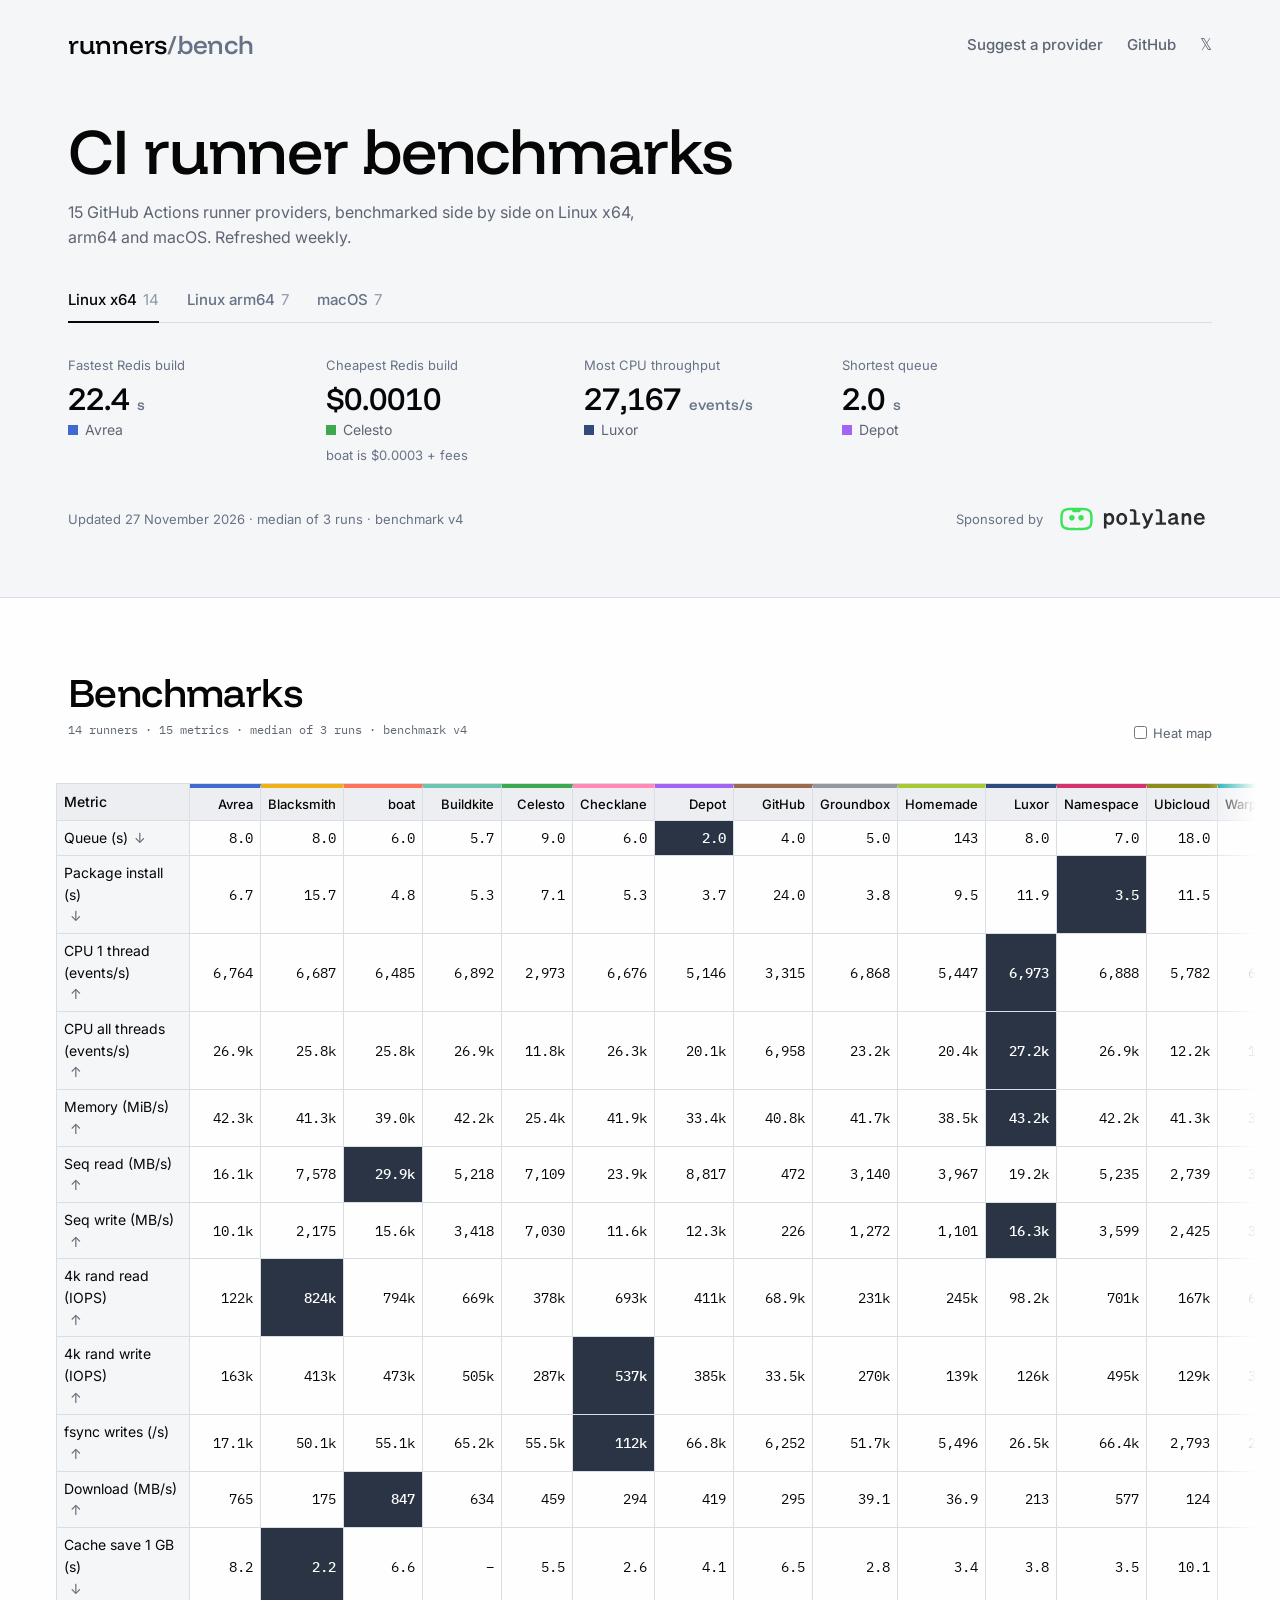
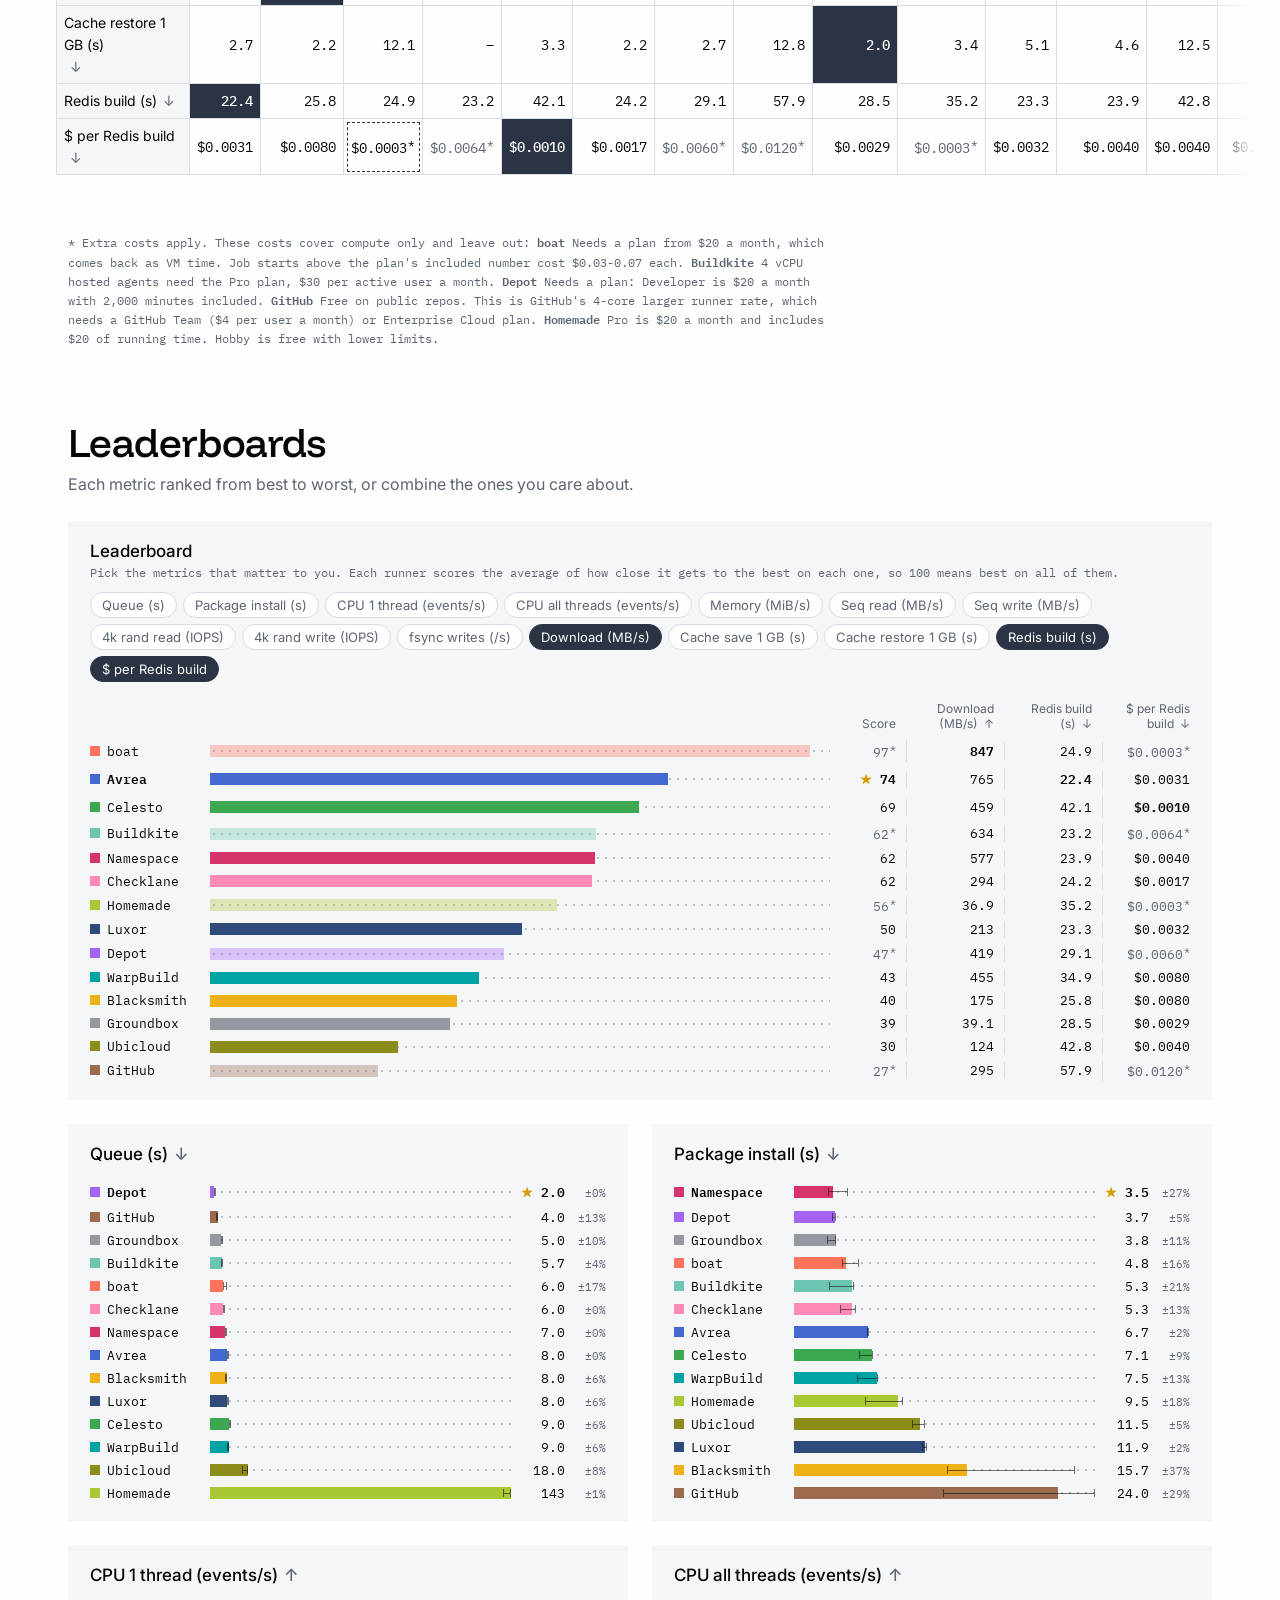
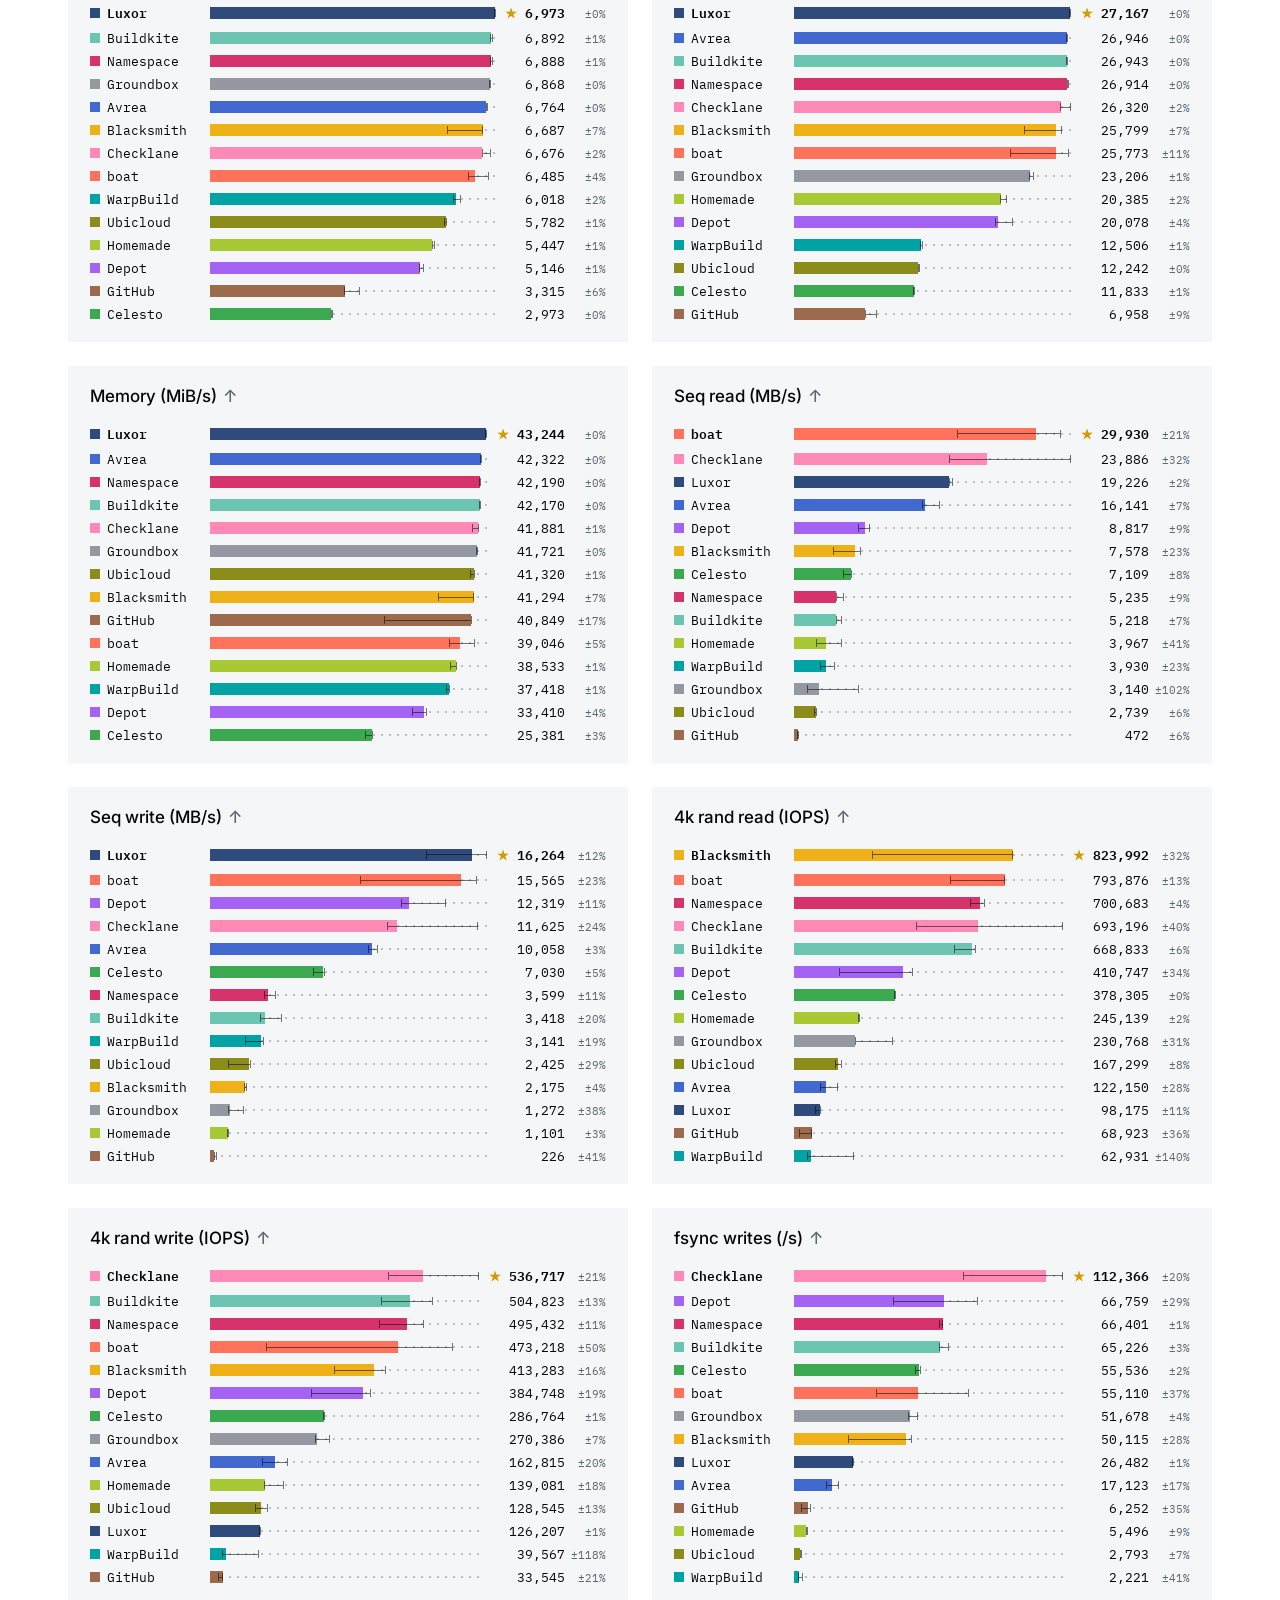
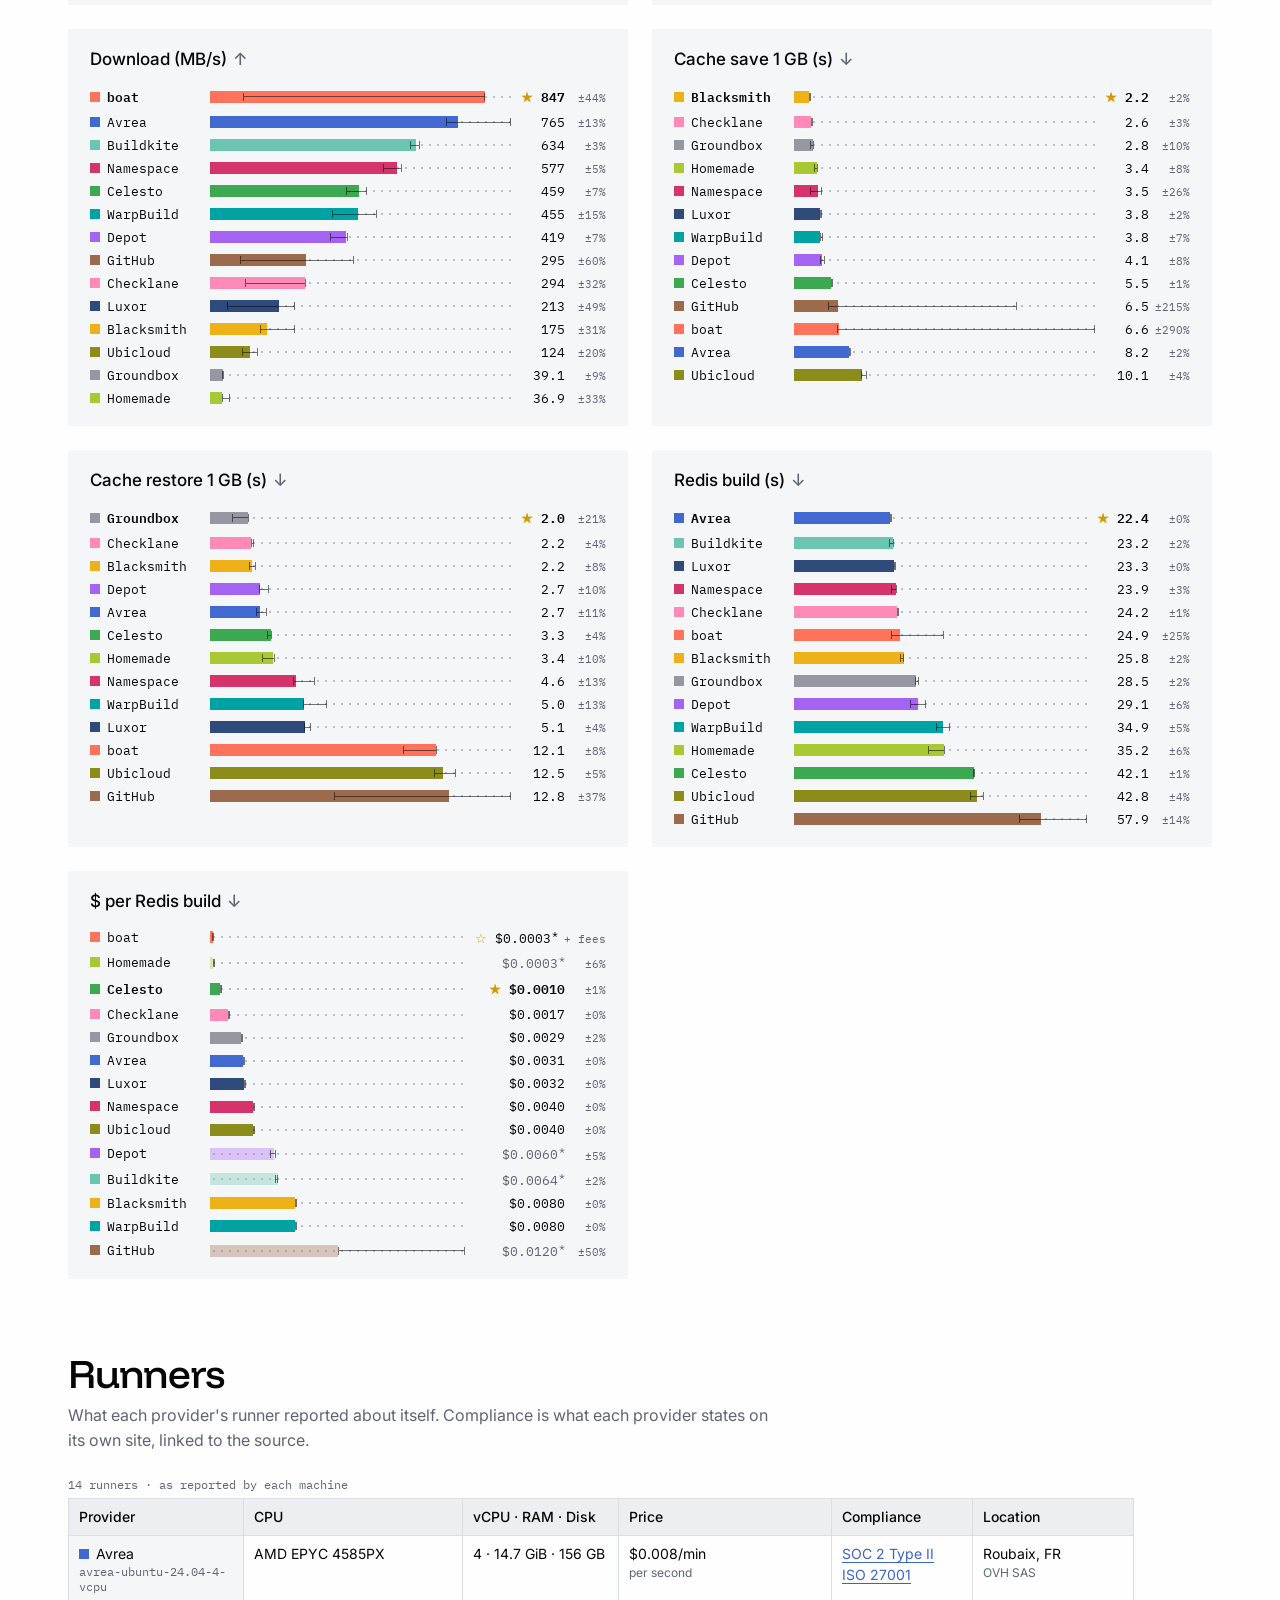
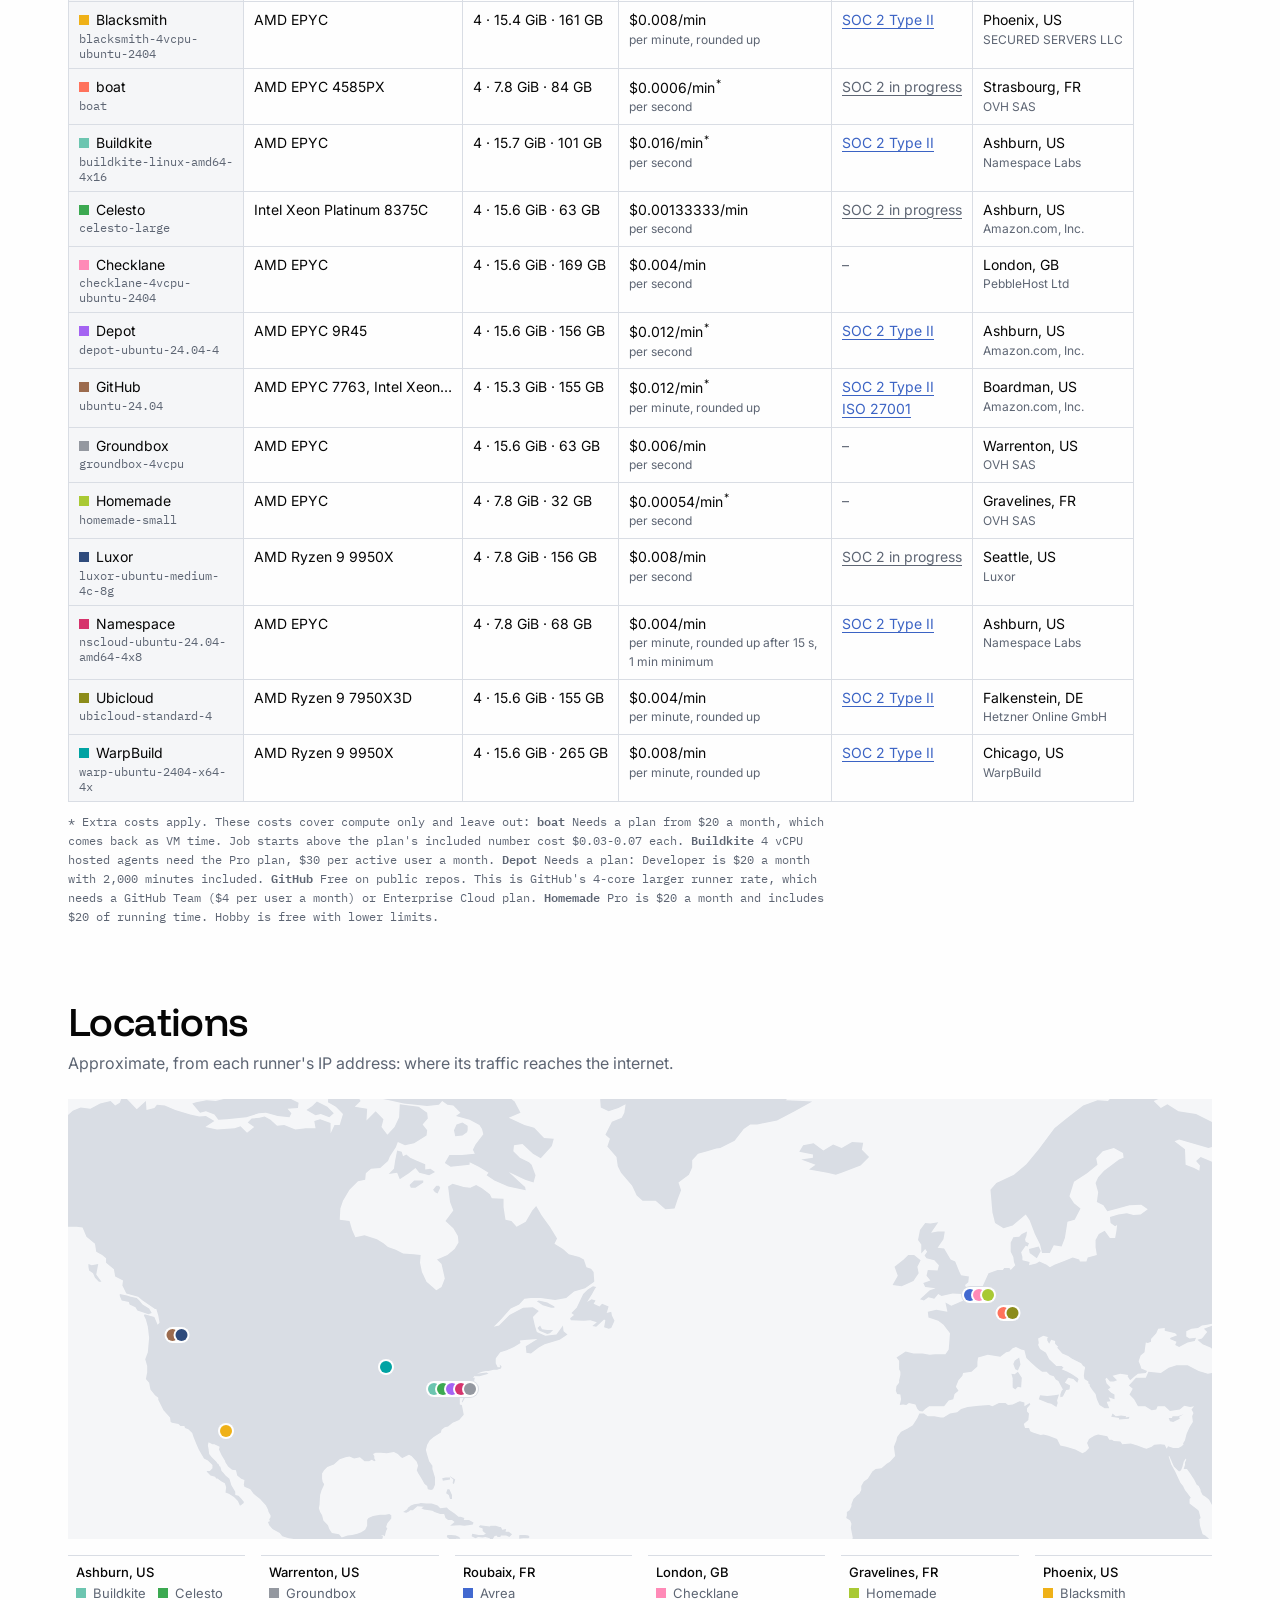
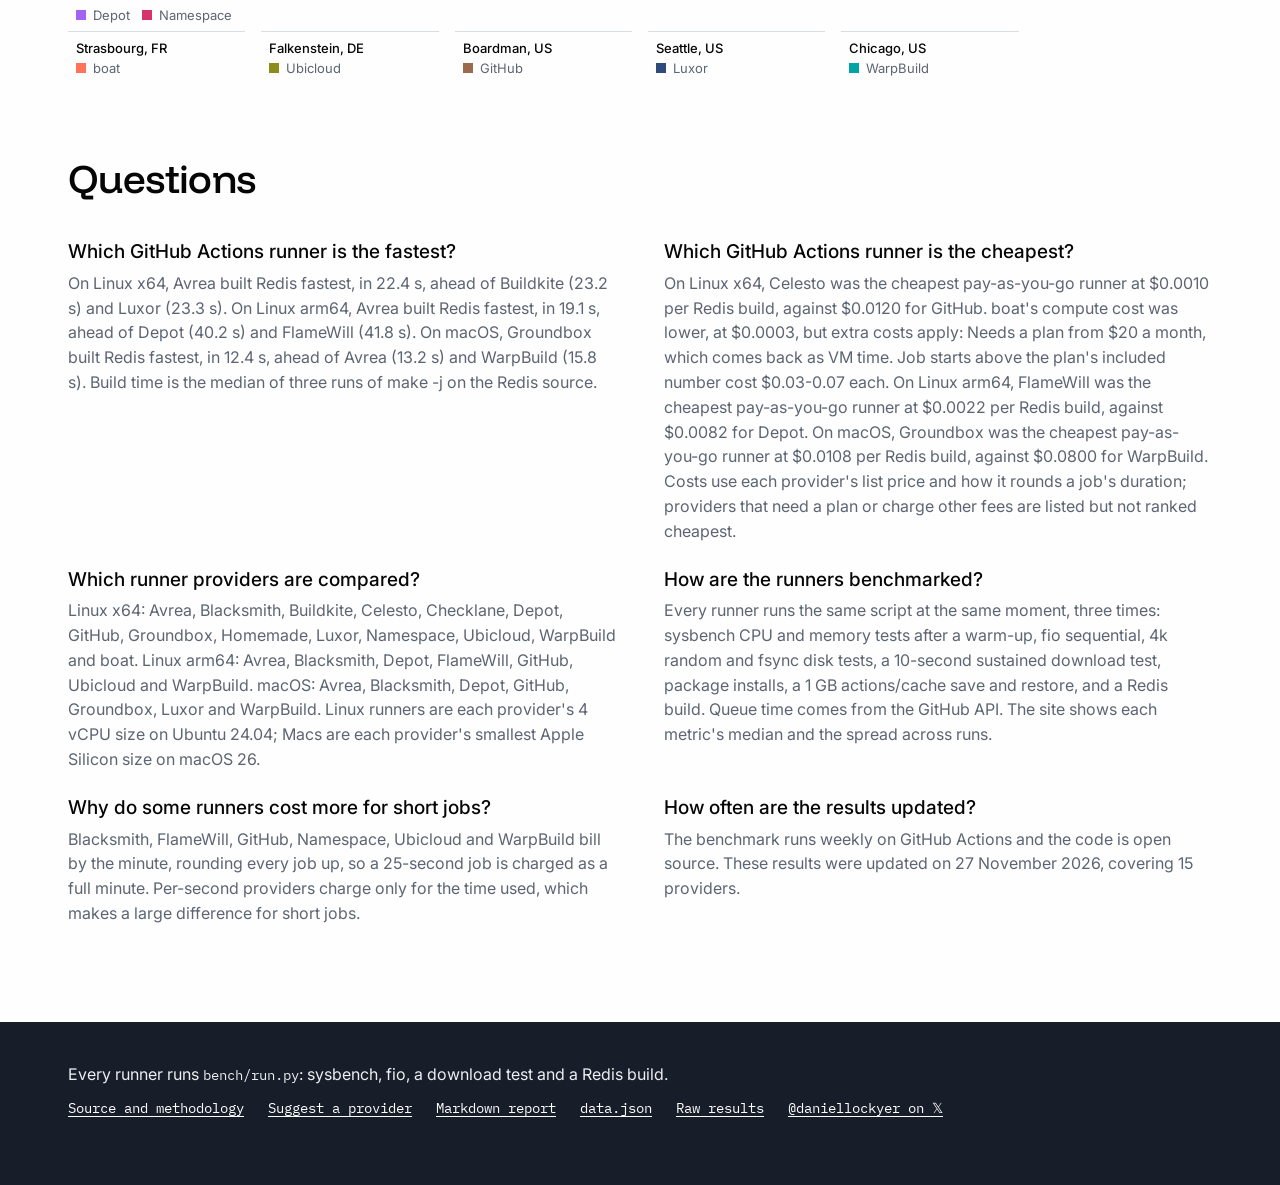
==== index.html @ edf42a12 "Rebuild site without measured column" ====
<!doctype html>
<html lang="en">
<head>
  <meta charset="utf-8">
  <meta name="viewport" content="width=device-width, initial-scale=1">
  <title>GitHub Actions runner benchmarks: speed and cost compared · runners/bench</title>
  <meta name="description" content="Independent benchmarks of GitHub Actions runner providers on 4 vCPU Linux x64 and arm64 runners and Apple Silicon Macs: CPU, memory, disk, network, queue time, a Redis build and what it costs.">
  <link rel="canonical" href="https://runnersbench.com/">
  <meta name="author" content="Daniel Lockyer">
  <meta name="robots" content="index, follow, max-image-preview:large">
  <meta name="theme-color" content="#2b3445">
  <link rel="icon" href="/favicon.svg" type="image/svg+xml">
  <link rel="apple-touch-icon" href="/apple-touch-icon.png">
  <link rel="alternate" type="application/json" href="/data.json" title="Benchmark summary">
  <meta property="og:type" content="website">
  <meta property="og:site_name" content="runners/bench">
  <meta property="og:locale" content="en_US">
  <meta property="og:url" content="https://runnersbench.com/">
  <meta property="og:title" content="GitHub Actions runner benchmarks: speed and cost compared">
  <meta property="og:description" content="GitHub Actions runner providers benchmarked side by side on Linux x64, arm64 and macOS: CPU, disk, network, a Redis build and its cost.">
  <meta property="og:image" content="https://runnersbench.com/og.png">
  <meta property="og:image:type" content="image/png">
  <meta property="og:image:width" content="1200">
  <meta property="og:image:height" content="630">
  <meta property="og:image:alt" content="runners/bench: CI runner benchmarks, GitHub Actions runner providers side by side">
  <meta name="twitter:card" content="summary_large_image">
  <meta name="twitter:site" content="@daniellockyer">
  <meta name="twitter:creator" content="@daniellockyer">
  <meta name="twitter:title" content="GitHub Actions runner benchmarks: speed and cost compared">
  <meta name="twitter:description" content="GitHub Actions runner providers benchmarked side by side on Linux x64, arm64 and macOS: CPU, disk, network, a Redis build and its cost.">
  <meta name="twitter:image" content="https://runnersbench.com/og.png">
  <meta name="twitter:image:alt" content="runners/bench: CI runner benchmarks, GitHub Actions runner providers side by side">
  <script type="application/ld+json">
{
 "@context": "https://schema.org",
 "@graph": [
  {
   "@type": "WebSite",
   "@id": "https://runnersbench.com/#website",
   "url": "https://runnersbench.com/",
   "name": "runners/bench",
   "description": "Benchmarks of GitHub Actions runner providers."
  },
  {
   "@type": "Dataset",
   "@id": "https://runnersbench.com/#dataset",
   "url": "https://runnersbench.com/",
   "name": "GitHub Actions runner benchmarks",
   "description": "CPU, memory, disk, network, queue time, Redis build time and cost for GitHub Actions runners from Avrea, Blacksmith, Buildkite, Celesto, Checklane, Depot, FlameWill, GitHub, Groundbox, Homemade, Luxor, Namespace, Ubicloud, WarpBuild and boat, on 4 vCPU Linux x64 and arm64 runners and Apple Silicon Macs.",
   "creator": {
    "@type": "Person",
    "name": "Daniel Lockyer",
    "url": "https://x.com/daniellockyer"
   },
   "dateModified": "2026-11-27T13:33:16.409643+00:00",
   "isAccessibleForFree": true,
   "sameAs": "https://github.com/lockyer-labs/runnersbench",
   "keywords": [
    "GitHub Actions",
    "CI runners",
    "benchmarks",
    "Avrea",
    "Blacksmith",
    "Buildkite",
    "Celesto",
    "Checklane",
    "Depot",
    "FlameWill",
    "GitHub",
    "Groundbox",
    "Homemade",
    "Luxor",
    "Namespace",
    "Ubicloud",
    "WarpBuild",
    "boat"
   ],
   "variableMeasured": [
    "Queue (s)",
    "Package install (s)",
    "CPU 1 thread (events/s)",
    "CPU all threads (events/s)",
    "Memory (MiB/s)",
    "Seq read (MB/s)",
    "Seq write (MB/s)",
    "4k rand read (IOPS)",
    "4k rand write (IOPS)",
    "fsync writes (/s)",
    "Download (MB/s)",
    "Cache save 1 GB (s)",
    "Cache restore 1 GB (s)",
    "Redis build (s)",
    "$ per Redis build"
   ],
   "distribution": [
    {
     "@type": "DataDownload",
     "encodingFormat": "application/json",
     "contentUrl": "https://runnersbench.com/data.json"
    },
    {
     "@type": "DataDownload",
     "encodingFormat": "application/json",
     "contentUrl": "https://runnersbench.com/results.json"
    },
    {
     "@type": "DataDownload",
     "encodingFormat": "text/markdown",
     "contentUrl": "https://runnersbench.com/report.md"
    }
   ]
  },
  {
   "@type": "FAQPage",
   "@id": "https://runnersbench.com/#questions",
   "mainEntity": [
    {
     "@type": "Question",
     "name": "Which GitHub Actions runner is the fastest?",
     "acceptedAnswer": {
      "@type": "Answer",
      "text": "On Linux x64, Avrea built Redis fastest, in 22.4 s, ahead of Buildkite (23.2 s) and Luxor (23.3 s). On Linux arm64, Avrea built Redis fastest, in 19.1 s, ahead of Depot (40.2 s) and FlameWill (41.8 s). On macOS, Groundbox built Redis fastest, in 12.4 s, ahead of Avrea (13.2 s) and WarpBuild (15.8 s). Build time is the median of three runs of make -j on the Redis source."
     }
    },
    {
     "@type": "Question",
     "name": "Which GitHub Actions runner is the cheapest?",
     "acceptedAnswer": {
      "@type": "Answer",
      "text": "On Linux x64, Celesto was the cheapest pay-as-you-go runner at $0.0010 per Redis build, against $0.0120 for GitHub. boat's compute cost was lower, at $0.0003, but extra costs apply: Needs a plan from $20 a month, which comes back as VM time. Job starts above the plan's included number cost $0.03-0.07 each. On Linux arm64, FlameWill was the cheapest pay-as-you-go runner at $0.0022 per Redis build, against $0.0082 for Depot. On macOS, Groundbox was the cheapest pay-as-you-go runner at $0.0108 per Redis build, against $0.0800 for WarpBuild. Costs use each provider's list price and how it rounds a job's duration; providers that need a plan or charge other fees are listed but not ranked cheapest."
     }
    },
    {
     "@type": "Question",
     "name": "Which runner providers are compared?",
     "acceptedAnswer": {
      "@type": "Answer",
      "text": "Linux x64: Avrea, Blacksmith, Buildkite, Celesto, Checklane, Depot, GitHub, Groundbox, Homemade, Luxor, Namespace, Ubicloud, WarpBuild and boat. Linux arm64: Avrea, Blacksmith, Depot, FlameWill, GitHub, Ubicloud and WarpBuild. macOS: Avrea, Blacksmith, Depot, GitHub, Groundbox, Luxor and WarpBuild. Linux runners are each provider's 4 vCPU size on Ubuntu 24.04; Macs are each provider's smallest Apple Silicon size on macOS 26."
     }
    },
    {
     "@type": "Question",
     "name": "How are the runners benchmarked?",
     "acceptedAnswer": {
      "@type": "Answer",
      "text": "Every runner runs the same script at the same moment, three times: sysbench CPU and memory tests after a warm-up, fio sequential, 4k random and fsync disk tests, a 10-second sustained download test, package installs, a 1 GB actions/cache save and restore, and a Redis build. Queue time comes from the GitHub API. The site shows each metric's median and the spread across runs."
     }
    },
    {
     "@type": "Question",
     "name": "Why do some runners cost more for short jobs?",
     "acceptedAnswer": {
      "@type": "Answer",
      "text": "Blacksmith, FlameWill, GitHub, Namespace, Ubicloud and WarpBuild bill by the minute, rounding every job up, so a 25-second job is charged as a full minute. Per-second providers charge only for the time used, which makes a large difference for short jobs."
     }
    },
    {
     "@type": "Question",
     "name": "How often are the results updated?",
     "acceptedAnswer": {
      "@type": "Answer",
      "text": "The benchmark runs weekly on GitHub Actions and the code is open source. These results were updated on 27 November 2026, covering 15 providers."
     }
    }
   ]
  }
 ]
}
</script>
  <link rel="preconnect" href="https://fonts.googleapis.com">
  <link rel="preconnect" href="https://fonts.gstatic.com" crossorigin>
  <link rel="stylesheet" href="https://fonts.googleapis.com/css2?family=Funnel+Display:wght@500&family=IBM+Plex+Mono:wght@400;500&family=Inter:wght@400;500;600&display=swap">
  <link rel="stylesheet" href="style.css?v=1795786396">
  <script src="app.js?v=1795786396" defer></script>
</head>
<body>
  <header class="hero">
    <div class="wrap">
      <nav>
        <span class="brand">runners<span>/bench</span></span>
        <span class="links-top">
          <a class="wide-only" href="https://github.com/lockyer-labs/runnersbench/issues/new?template=provider.yml">Suggest a provider</a>
          <a href="https://github.com/lockyer-labs/runnersbench">GitHub</a>
          <a href="https://x.com/daniellockyer">𝕏</a>
        </span>
      </nav>
      <h1>CI runner benchmarks</h1>
      <p class="lede" id="lede">15 GitHub Actions runner providers, benchmarked side by side on Linux x64, arm64 and macOS. Refreshed weekly.</p>
      <div id="tabs" class="tabs" role="tablist"></div>
      <div id="stats" class="stats"></div>
      <div class="hero-foot">
        <p id="meta" class="meta"></p>
        <a class="sponsor" href="https://go.polylane.com/runnersbench">Sponsored by <picture><source media="(prefers-color-scheme: dark)" srcset="polylane.svg"><img src="polylane-green.svg" alt="Polylane" width="160" height="44"></picture></a>
      </div>
    </div>
  </header>
  <main class="wrap">
    <section>
      <h2>Benchmarks</h2>
      <div class="table-tools">
        <p class="caption" id="benchmarks-caption"></p>
        <span class="heat-controls">
          <span class="heat-legend" id="heat-legend" hidden><span>best</span><span class="heat-scale" aria-hidden="true"></span><span>¼ or worse</span></span>
          <label class="toggle"><input type="checkbox" id="heat-toggle"> Heat map</label>
        </span>
      </div>
      <div class="scroll bleed"><table id="benchmarks"></table></div>
      <p class="caption pricing-notes" hidden></p>
    </section>
    <section>
      <h2>Leaderboards</h2>
      <p class="note">Each metric ranked from best to worst, or combine the ones you care about.</p>
      <div id="custom" class="board custom"></div>
      <div id="boards" class="grid"></div>
    </section>
    <section>
      <h2>Runners</h2>
      <p class="note">What each provider's runner reported about itself. Compliance is what each provider states on its own site, linked to the source.</p>
      <p class="caption" id="runners-caption"></p>
      <div class="scroll"><table id="runners"></table></div>
      <p class="caption pricing-notes" hidden></p>
    </section>
    <section>
      <h2>Locations</h2>
      <p class="note">Approximate, from each runner's IP address: where its traffic reaches the internet.</p>
      <div id="map" class="map"></div>
    </section>
    <section id="questions">
      <h2>Questions</h2>
      <div class="faq">
        <div><h3>Which GitHub Actions runner is the fastest?</h3><p>On Linux x64, Avrea built Redis fastest, in 22.4 s, ahead of Buildkite (23.2 s) and Luxor (23.3 s). On Linux arm64, Avrea built Redis fastest, in 19.1 s, ahead of Depot (40.2 s) and FlameWill (41.8 s). On macOS, Groundbox built Redis fastest, in 12.4 s, ahead of Avrea (13.2 s) and WarpBuild (15.8 s). Build time is the median of three runs of make -j on the Redis source.</p></div>
        <div><h3>Which GitHub Actions runner is the cheapest?</h3><p>On Linux x64, Celesto was the cheapest pay-as-you-go runner at $0.0010 per Redis build, against $0.0120 for GitHub. boat&#x27;s compute cost was lower, at $0.0003, but extra costs apply: Needs a plan from $20 a month, which comes back as VM time. Job starts above the plan&#x27;s included number cost $0.03-0.07 each. On Linux arm64, FlameWill was the cheapest pay-as-you-go runner at $0.0022 per Redis build, against $0.0082 for Depot. On macOS, Groundbox was the cheapest pay-as-you-go runner at $0.0108 per Redis build, against $0.0800 for WarpBuild. Costs use each provider&#x27;s list price and how it rounds a job&#x27;s duration; providers that need a plan or charge other fees are listed but not ranked cheapest.</p></div>
        <div><h3>Which runner providers are compared?</h3><p>Linux x64: Avrea, Blacksmith, Buildkite, Celesto, Checklane, Depot, GitHub, Groundbox, Homemade, Luxor, Namespace, Ubicloud, WarpBuild and boat. Linux arm64: Avrea, Blacksmith, Depot, FlameWill, GitHub, Ubicloud and WarpBuild. macOS: Avrea, Blacksmith, Depot, GitHub, Groundbox, Luxor and WarpBuild. Linux runners are each provider&#x27;s 4 vCPU size on Ubuntu 24.04; Macs are each provider&#x27;s smallest Apple Silicon size on macOS 26.</p></div>
        <div><h3>How are the runners benchmarked?</h3><p>Every runner runs the same script at the same moment, three times: sysbench CPU and memory tests after a warm-up, fio sequential, 4k random and fsync disk tests, a 10-second sustained download test, package installs, a 1 GB actions/cache save and restore, and a Redis build. Queue time comes from the GitHub API. The site shows each metric&#x27;s median and the spread across runs.</p></div>
        <div><h3>Why do some runners cost more for short jobs?</h3><p>Blacksmith, FlameWill, GitHub, Namespace, Ubicloud and WarpBuild bill by the minute, rounding every job up, so a 25-second job is charged as a full minute. Per-second providers charge only for the time used, which makes a large difference for short jobs.</p></div>
        <div><h3>How often are the results updated?</h3><p>The benchmark runs weekly on GitHub Actions and the code is open source. These results were updated on 27 November 2026, covering 15 providers.</p></div>
      </div>
    </section>
    <section id="errors-section" hidden>
      <h2>Errors</h2>
      <ul id="errors"></ul>
    </section>
  </main>
  <footer>
    <div class="wrap">
      <p>Every runner runs <code>bench/run.py</code>: sysbench, fio, a download test and a Redis build.</p>
      <p class="links">
        <a href="https://github.com/lockyer-labs/runnersbench">Source and methodology</a>
        <a href="https://github.com/lockyer-labs/runnersbench/issues/new?template=provider.yml">Suggest a provider</a>
        <a href="report.md">Markdown report</a>
        <a href="data.json">data.json</a>
        <a href="results.json">Raw results</a>
        <a href="https://x.com/daniellockyer">@daniellockyer on 𝕏</a>
      </p>
    </div>
  </footer>
  <!-- 100% privacy-first analytics -->
  <script async src="https://scripts.simpleanalyticscdn.com/latest.js"></script>
</body>
</html>
---- style.css ----
:root {
  color-scheme: light dark;
  --p1: #f5f6f8;
  --p2: #eceef2;
  --p3: #d9dde4;
  --p4: #b8bfcb;
  --p5: #8e98a8;
  --p6: #677286;
  --p7: #2b3445;
  --p8: #222a38;
  --p9: #181e29;
  --p10: #0e121a;

  --bg: #fefefe;
  --fg: #060606;
  --muted: #5d6573;
  --line: var(--p3);
  --tint: var(--p1);
  --tint-strong: var(--p2);
  --accent: var(--p7);
  --on-accent: #fefefe;
  --track: var(--p2);
  --bar: var(--p4);
  --link: #3b63c4;
  --mark: #fffae6;
  --mark-line: #ecd48a;

  --hero-bg: var(--p1);
  --hero-fg: var(--fg);
  --hero-text: var(--muted);
  --hero-soft: var(--p6);
  --hero-faint: var(--p5);
  --hero-line: var(--p3);

  --display: "Funnel Display", system-ui, sans-serif;
  --body: Inter, system-ui, sans-serif;
  --mono: "IBM Plex Mono", ui-monospace, monospace;
}

@media (prefers-color-scheme: dark) {
  :root {
    --bg: #0d1016;
    --fg: #e8eaee;
    --muted: #9aa2b0;
    --line: #2a303b;
    --tint: #141821;
    --tint-strong: #1b202b;
    --accent: #4a5568;
    --track: #1f2430;
    --link: #8fb0ff;
    --mark: #2a2512;
    --mark-line: #6b5a1e;

    --hero-bg: var(--p7);
    --hero-fg: #fefefe;
    --hero-text: var(--p3);
    --hero-soft: var(--p4);
    --hero-faint: var(--p5);
    --hero-line: var(--p6);
  }
}

* { box-sizing: border-box; }

body {
  margin: 0;
  font: 16px/1.55 var(--body);
  color: var(--fg);
  background: var(--bg);
}

.wrap { max-width: 1240px; margin: 0 auto; padding: 0 48px; }
a { color: var(--link); text-underline-offset: 3px; }
code { font-family: var(--mono); font-size: 0.85em; }

/* Hero */

.hero { background: var(--hero-bg); color: var(--hero-fg); border-bottom: 1px solid var(--line); }
.hero nav { display: flex; justify-content: space-between; align-items: center; padding: 28px 0 56px; }
.brand { font: 500 26px var(--display); letter-spacing: -0.01em; }
.brand span { color: var(--hero-soft); }
.links-top { display: flex; gap: 24px; font: 500 15px var(--body); }
.links-top a { color: var(--hero-text); text-decoration: none; white-space: nowrap; }
.links-top a:hover { color: var(--hero-fg); }
h1 { font: 500 64px/1.05 var(--display); letter-spacing: -0.02em; margin: 0 0 16px; }
.lede { color: var(--hero-text); max-width: 60ch; margin: 0 0 40px; }
.tabs { display: flex; flex-wrap: wrap; gap: 28px; border-bottom: 1px solid var(--hero-line); margin: 0 0 32px; }
.tab {
  font: 500 15px var(--body);
  color: var(--hero-soft);
  background: none;
  border: 0;
  border-bottom: 2px solid transparent;
  margin-bottom: -1px;
  padding: 0 0 12px;
  cursor: pointer;
}
.tab:hover { color: var(--hero-fg); }
.tab[aria-selected="true"] { color: var(--hero-fg); border-bottom-color: var(--hero-fg); }
.tab .count { margin-left: 6px; color: var(--hero-faint); font-weight: 400; }
.hero-foot { display: flex; flex-wrap: wrap; justify-content: space-between; align-items: center; gap: 16px 32px; margin-top: 32px; padding-bottom: 56px; }
.meta { font-size: 13px; color: var(--hero-soft); margin: 0; }
.sponsor { display: inline-flex; align-items: center; gap: 10px; font-size: 13px; color: var(--hero-soft); text-decoration: none; }
.sponsor img { display: block; height: 44px; width: auto; opacity: 0.9; }
.sponsor:hover img { opacity: 1; }

.stats { display: grid; grid-template-columns: repeat(auto-fit, minmax(200px, 1fr)); gap: 32px; max-width: 1000px; }
.stat .label { font-size: 13px; color: var(--hero-soft); }
.stat .value { font: 500 32px/1.2 var(--display); margin-top: 4px; white-space: nowrap; }
.stat .unit { font-size: 15px; color: var(--hero-soft); margin-left: 4px; }
.stat .who { font-size: 14px; color: var(--hero-text); margin-top: 2px; }

/* Sections */

section { margin: 72px 0; }
h2 { font: 500 40px/1.1 var(--display); letter-spacing: -0.015em; margin: 0 0 8px; }
.note { color: var(--muted); margin: 0 0 24px; max-width: 70ch; }
.caption { font: 12px var(--mono); color: var(--muted); margin: 0 0 6px; }

/* Questions */

.faq { display: grid; grid-template-columns: repeat(auto-fill, minmax(min(460px, 100%), 1fr)); gap: 8px 48px; margin-top: 24px; }
.faq h3 { font: 500 19px/1.3 var(--body); margin: 16px 0 6px; }
.faq p { color: var(--muted); margin: 0; max-width: 62ch; }

/* Tables */

.scroll { overflow-x: auto; -webkit-overflow-scrolling: touch; }
.scroll.more { mask-image: linear-gradient(to left, transparent, #000 48px); }
#runners th, #runners td { padding: 7px 10px; }
#runners td { vertical-align: top; }
.caveat { cursor: help; margin-left: 1px; font-size: 0.75em; }
td.caveated, .row.caveated .val { color: var(--muted); }
.row.caveated .fill { opacity: 0.35; }
.pricing-notes { max-width: 110ch; margin-top: 10px; line-height: 1.6; white-space: normal; }
.pricing-notes strong { font-weight: 600; }
#runners .sub { display: block; font-size: 12px; color: var(--muted); white-space: normal; max-width: 24ch; }
#runners .provider .sub { font: 12px var(--mono); max-width: 22ch; }
@media (max-width: 1100px) {
  #runners, #runners tbody, #runners tr, #runners td { display: block; }
  #runners { border: 0; white-space: normal; }
  #runners thead { display: none; }
  #runners tbody { display: grid; grid-template-columns: repeat(auto-fill, minmax(290px, 1fr)); gap: 12px; }
  #runners tr { border: 1px solid var(--line); padding: 4px 0; }
  #runners td { position: static; display: grid; grid-template-columns: 9em 1fr; gap: 8px; border: 0; padding: 4px 12px; background: none; }
  #runners td::before { content: attr(data-label); color: var(--muted); font-size: 12px; }
  #runners td.provider { display: block; padding: 8px 12px; margin-bottom: 4px; background: var(--tint); border-bottom: 1px solid var(--line); }
  #runners td.provider::before { content: none; }
  #runners .sub, #runners .provider .sub { max-width: none; }
}
/* Lets a wide table use the window's width beyond the 1144px content column, up to 1600px. */
.bleed { margin-inline: calc(-1 * clamp(24px, (100vw - 1192px) / 2, 228px)); }
.bleed table { margin-inline: auto; }
.bleed { padding-block: 40px 48px; }
@media (min-width: 1100px) { .bleed { padding-inline: 32px; } }
#benchmarks th, #benchmarks td { padding: 6px 7px; }
#benchmarks th.provider { border-top: 4px solid; font-size: 13px; text-align: right; }
#benchmarks td:first-child { white-space: normal; min-width: 9.5em; max-width: 14em; }
#benchmarks.spotlight :is(td, th):not(.hl, .lit, .corner) { opacity: 0.5; }
#benchmarks td.hl { box-shadow: inset 0 0 0 1px var(--mark-line); }
#benchmarks td.hl:not(.best) { background: var(--mark); }
#benchmarks.shift-held { user-select: none; -webkit-user-select: none; cursor: cell; }
table { border-collapse: separate; border-spacing: 0; font-size: 14px; white-space: nowrap; border: 1px solid var(--line); border-width: 1px 0 0 1px; }
th, td { border: 1px solid var(--line); border-width: 0 1px 1px 0; padding: 7px 12px; text-align: left; }
th { background: var(--tint-strong); font-weight: 500; }
th:first-child, td:first-child { position: sticky; left: 0; z-index: 1; background: var(--tint); }
thead th:first-child { background: var(--tint-strong); }
td.num { text-align: right; font: 14px var(--mono); font-variant-numeric: tabular-nums; }
td.best { background: var(--accent); color: var(--on-accent); font-weight: 500; }
tbody tr:hover td:not(.best) { background: var(--tint); }
.hint { color: var(--muted); margin-left: 6px; cursor: help; }
#benchmarks .sort { all: unset; cursor: pointer; }
#benchmarks .sort:hover { text-decoration: underline; text-underline-offset: 3px; }
#benchmarks .sort:focus-visible { outline: 2px solid var(--accent); outline-offset: 2px; }
#benchmarks td.sorted .sort { font-weight: 600; }
.sort-order { display: block; font-size: 11px; color: var(--muted); }
.sort-order:empty { display: none; }

/* Leaderboards */

.grid {
  display: grid;
  grid-template-columns: repeat(auto-fill, minmax(min(380px, 100%), 1fr));
  gap: 24px;
}
.board { display: grid; grid-template-columns: 110px 1fr auto; column-gap: 10px; align-content: start; background: var(--tint); padding: 20px 22px 16px; min-width: 0; }
.board h3 { grid-column: 1 / -1; font: 500 17px var(--body); margin: 0 0 14px; }
.board.custom { --name-col: 110px; grid-template-columns: var(--name-col) minmax(80px, 1fr) auto repeat(var(--picked, 0), auto); margin-bottom: 24px; }
.custom .row.head { align-items: end; padding-bottom: 6px; color: var(--muted); font: 12px var(--body); }
.custom .head .raw { max-width: 11ch; white-space: normal; }
.custom .raw { padding-left: 14px; text-align: right; white-space: nowrap; font-variant-numeric: tabular-nums; }
.custom .raw.top { font-weight: 600; }
.custom .raw.caveated { color: var(--muted); }
.custom .row:not(.head) .raw { border-left: 1px solid var(--line); }
.custom h3 { margin-bottom: 4px; }
.custom > .caption { grid-column: 1 / -1; margin: 0 0 12px; }
.custom > .unranked { margin: 10px 0 0; }
.picks { grid-column: 1 / -1; display: flex; flex-wrap: wrap; gap: 6px; margin-bottom: 16px; }
.pick { font: 13px var(--body); padding: 4px 11px; border: 1px solid var(--line); border-radius: 999px; background: var(--bg); color: var(--muted); cursor: pointer; }
.pick:hover { color: var(--fg); border-color: var(--p5); }
.pick[aria-pressed="true"] { background: var(--accent); border-color: var(--accent); color: var(--on-accent); }
.pick:focus-visible { outline: 2px solid var(--accent); outline-offset: 2px; }
.row { display: grid; grid-column: 1 / -1; grid-template-columns: subgrid; align-items: center; font: 13px var(--mono); padding: 3px 0; }
.row .name { overflow: hidden; text-overflow: ellipsis; white-space: nowrap; }
.track {
  height: 12px;
  background: radial-gradient(circle, var(--p4) 1px, transparent 1.5px) 0 50% / 8px 8px repeat-x;
}
.track { position: relative; }
.fill { height: 100%; min-width: 2px; }
.range {
  position: absolute;
  top: 50%;
  height: 8px;
  min-width: 1px;
  transform: translateY(-50%);
  color: var(--fg);
  border: solid currentColor;
  border-width: 0 1px;
  background: linear-gradient(currentColor, currentColor) 0 50% / 100% 1px no-repeat;
  opacity: 0.55;
}
.row .spread { display: inline-block; min-width: 5ch; margin-left: 6px; color: var(--muted); font-size: 11px; font-weight: 400; text-align: right; }
.row.best .name, .row.best .val { font-weight: 600; }
.row.best .val::before { content: "★ "; color: #d49a00; }
.row.lowest-fees .val::before { content: "☆ "; color: #d49a00; }
td.lowest-fees { outline: 1.5px dashed var(--accent); outline-offset: -4px; }

.table-tools { display: flex; flex-wrap: wrap; justify-content: space-between; align-items: center; gap: 8px 24px; }
.heat-controls { display: inline-flex; align-items: center; gap: 20px; font-size: 13px; color: var(--muted); }
.toggle { display: inline-flex; align-items: center; gap: 6px; cursor: pointer; }
.toggle input { margin: 0; accent-color: var(--accent); }
.heat-legend { display: inline-flex; align-items: center; gap: 8px; font-size: 12px; }
.heat-legend[hidden] { display: none; }
.heat-scale { width: 96px; height: 8px; background: linear-gradient(to left, hsl(10 65% 80%), hsl(70 65% 80%), hsl(130 65% 80%)); }
#benchmarks.heat td[style*="--heat"] { background: hsl(var(--heat) 65% 87%); color: var(--fg); }
#benchmarks.heat td.best { font-weight: 600; box-shadow: inset 0 0 0 1px color-mix(in srgb, var(--fg) 40%, transparent); }
@media (prefers-color-scheme: dark) {
  #benchmarks.heat td[style*="--heat"] { background: hsl(var(--heat) 28% 19%); }
  .heat-scale { background: linear-gradient(to left, hsl(10 28% 30%), hsl(70 28% 30%), hsl(130 28% 30%)); }
}
.nowrap { white-space: nowrap; }
td.muted, td.muted a { color: var(--muted); }
.stat .who.fees { margin-top: 4px; font-size: 13px; color: var(--hero-soft); cursor: help; }

.swatch {
  display: inline-block;
  width: 10px;
  height: 10px;
  margin-right: 7px;
  vertical-align: 0;
}
.row .val { text-align: right; min-width: 7ch; font-variant-numeric: tabular-nums; }

/* Errors */

#errors { background: #fbf1de; color: #8a5300; padding: 16px 16px 16px 36px; font-size: 14px; }

/* Footer */

footer { background: var(--p9); color: var(--p2); padding: 40px 0 56px; margin-top: 96px; }
footer p { margin: 0 0 12px; }
footer .links { display: flex; flex-wrap: wrap; gap: 8px 24px; font: 14px var(--mono); }
footer a { color: var(--on-accent); }

.map { display: grid; gap: 16px; }
.map-canvas { position: relative; background: var(--tint); }
.map-canvas svg { display: block; width: 100%; height: 100%; fill: var(--p3); }
.pin { position: absolute; display: flex; transform: translate(-50%, -50%); padding: 2px; background: var(--bg); border-radius: 999px; box-shadow: 0 0 0 1px var(--line); cursor: default; transition: opacity 0.15s; }
.pin .dot { width: 12px; height: 12px; border-radius: 50%; }
.pin .dot + .dot { margin-left: -3px; box-shadow: -1px 0 0 1px var(--bg); }
.pin.on { z-index: 1; box-shadow: 0 0 0 2px var(--fg); }
.map.focus .pin:not(.on) { opacity: 0.35; }
.map-list { display: grid; grid-template-columns: repeat(auto-fill, minmax(150px, 1fr)); gap: 0 16px; list-style: none; margin: 0; padding: 0; font-size: 13px; }
.map-list li { padding: 6px 8px; border-top: 1px solid var(--line); }
.map-list li.on { background: var(--tint); }
.map-list .where { display: block; font-weight: 500; }
.map-list .who { display: flex; flex-wrap: wrap; gap: 2px 12px; color: var(--muted); }
@media (prefers-color-scheme: dark) {
  .map-canvas svg { fill: var(--tint-strong); }
  .map-canvas { background: var(--bg); box-shadow: inset 0 0 0 1px var(--line); }
}

@media (max-width: 700px) {
  .pin .dot { width: 8px; height: 8px; }
  .wrap { padding: 0 18px; }
  .hero nav { padding-bottom: 32px; }
  h1 { font-size: clamp(26px, 8.4vw, 40px); margin-bottom: 28px; white-space: nowrap; }
  .stat .value { font-size: 24px; }
  .stats { grid-template-columns: 1fr 1fr; gap: 24px 16px; }
  .wide-only { display: none; }
  section { margin: 48px 0; }
  h2 { font-size: 30px; }
  table { font-size: 12px; }
  th, td { padding: 5px 7px; }
  td.num { font-size: 12px; }
  .bleed { margin-inline: 0; padding-block: 16px 24px; }
  #benchmarks th, #benchmarks td { padding: 5px 7px; }
  #benchmarks th, #benchmarks td:first-child { white-space: normal; }
  #benchmarks thead th { white-space: nowrap; }
  #benchmarks td:first-child { min-width: 9em; }
  .board { grid-template-columns: 96px 1fr auto; }
  .board.custom { grid-template-columns: repeat(var(--picked, 1), minmax(0, 1fr)); column-gap: 8px; padding: 16px 14px 12px; }
  .custom .track, .custom .bar-head, .custom .head .name, .custom .head .val { display: none; }
  .custom .row:not(.head) { row-gap: 2px; padding: 6px 0; border-top: 1px solid var(--line); }
  .custom .row:not(.head) .name { grid-column: 1 / -1; grid-row: 1; padding-right: 5ch; }
  .custom .row:not(.head) .val { grid-column: 1 / -1; grid-row: 1; justify-self: end; min-width: 0; }
  .custom .raw, .custom .row:not(.head) .raw { grid-row: 2; padding-left: 0; border-left: 0; font-size: 11px; overflow: hidden; text-overflow: ellipsis; }
  .custom .head .raw { grid-row: 1; max-width: none; font-size: 11px; overflow-wrap: anywhere; }
  .custom .raw .caveat { display: none; }
}
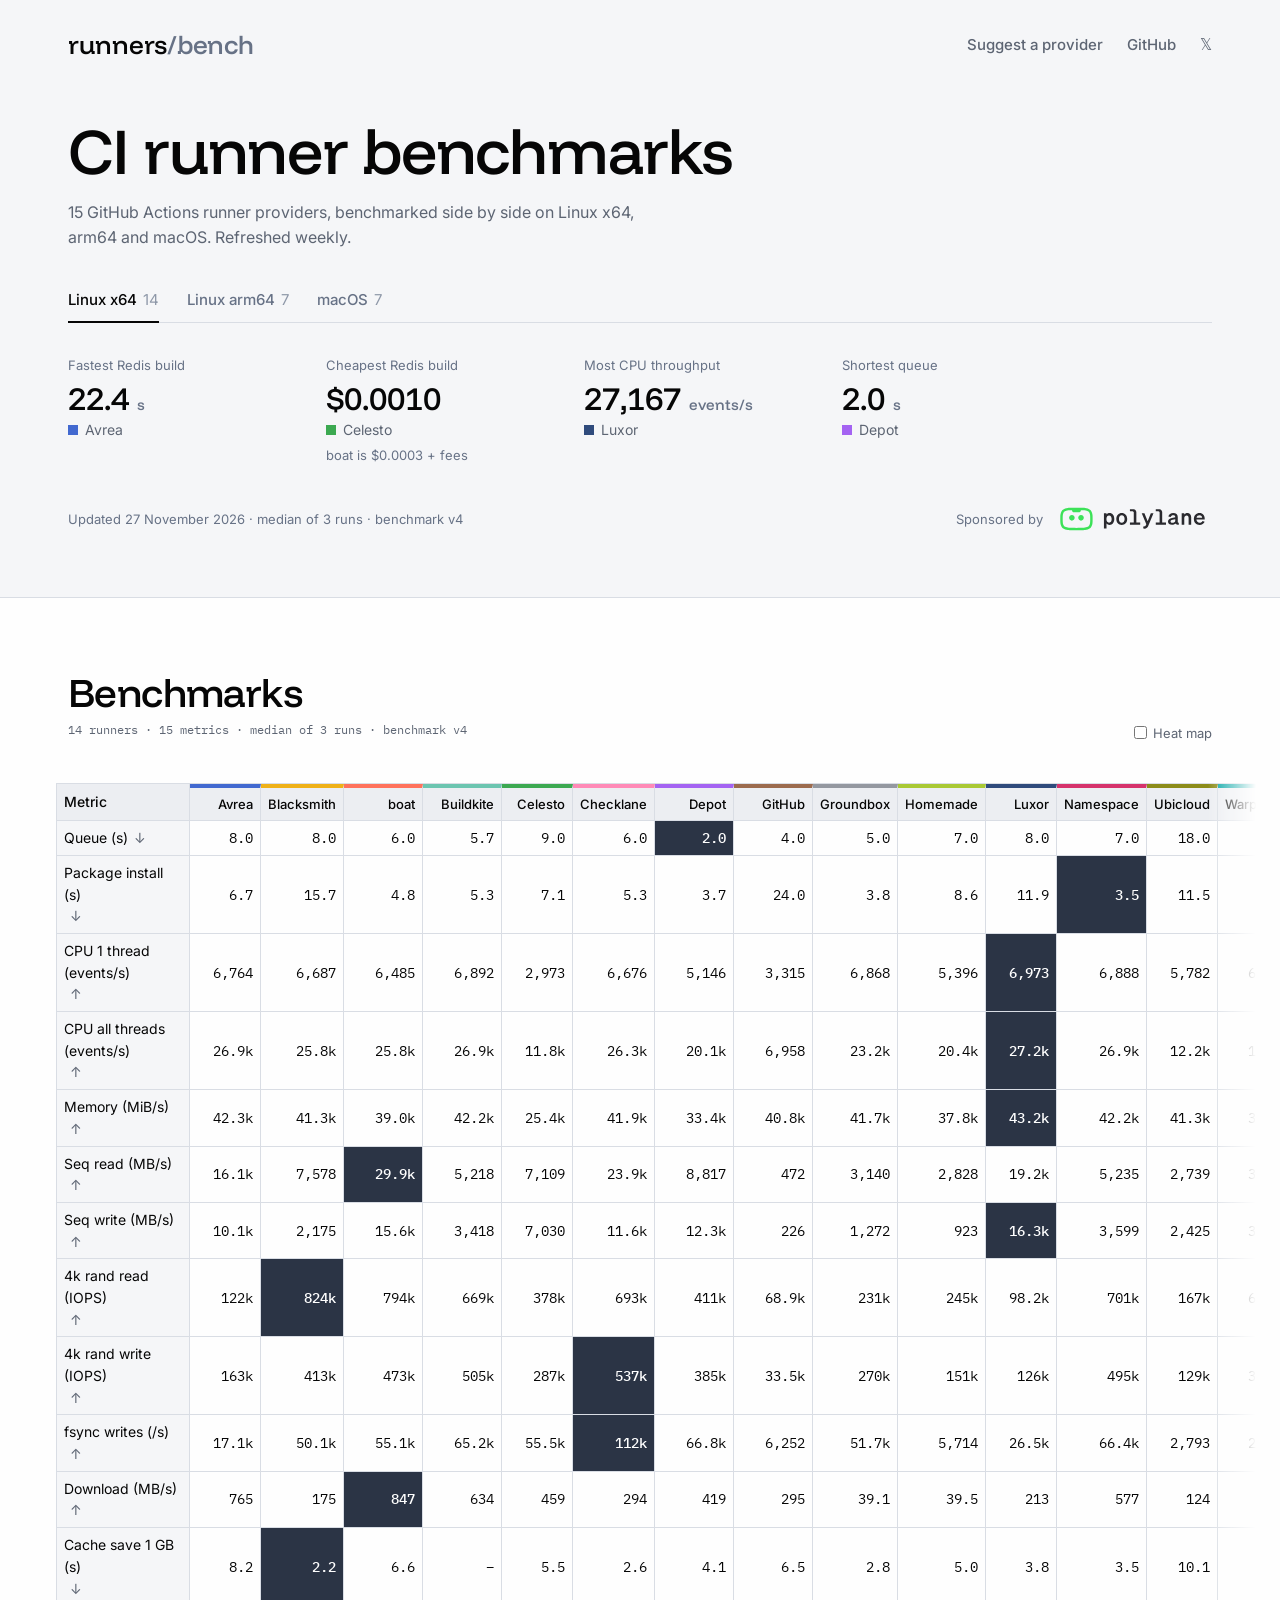
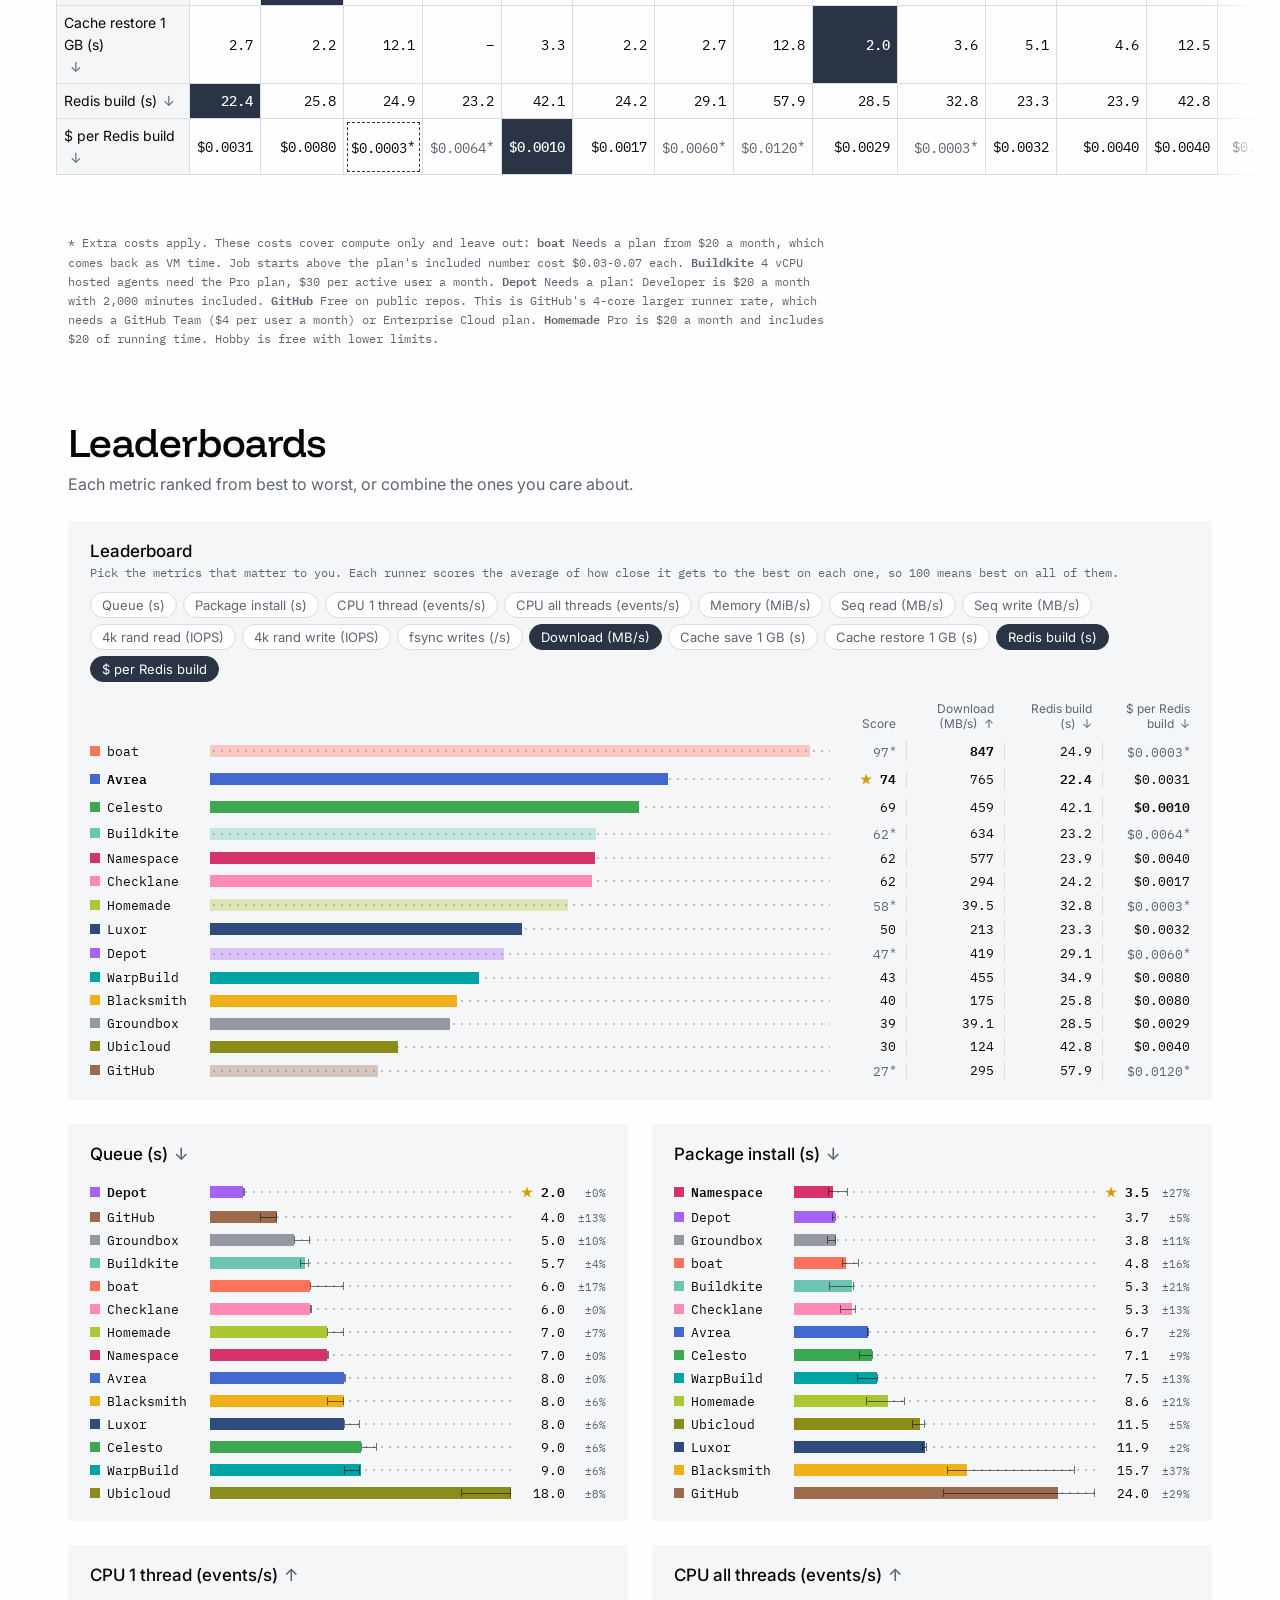
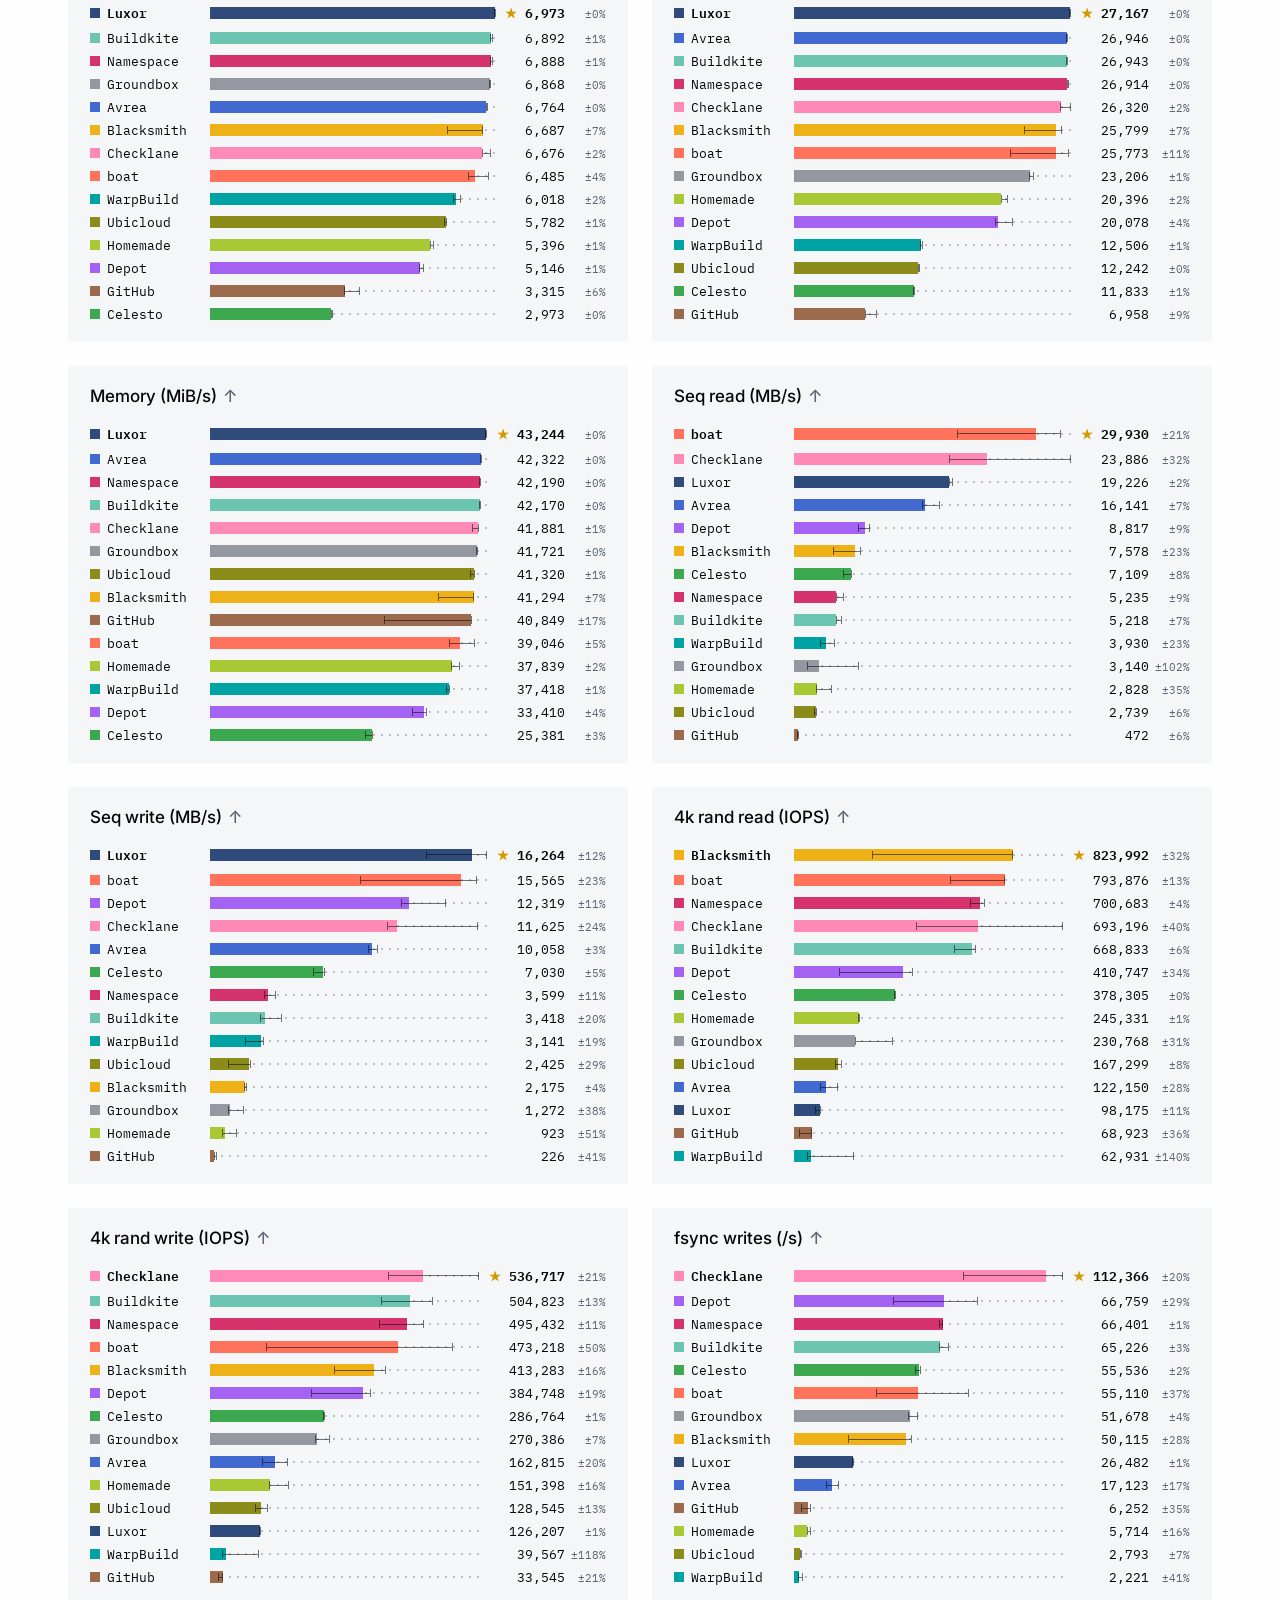
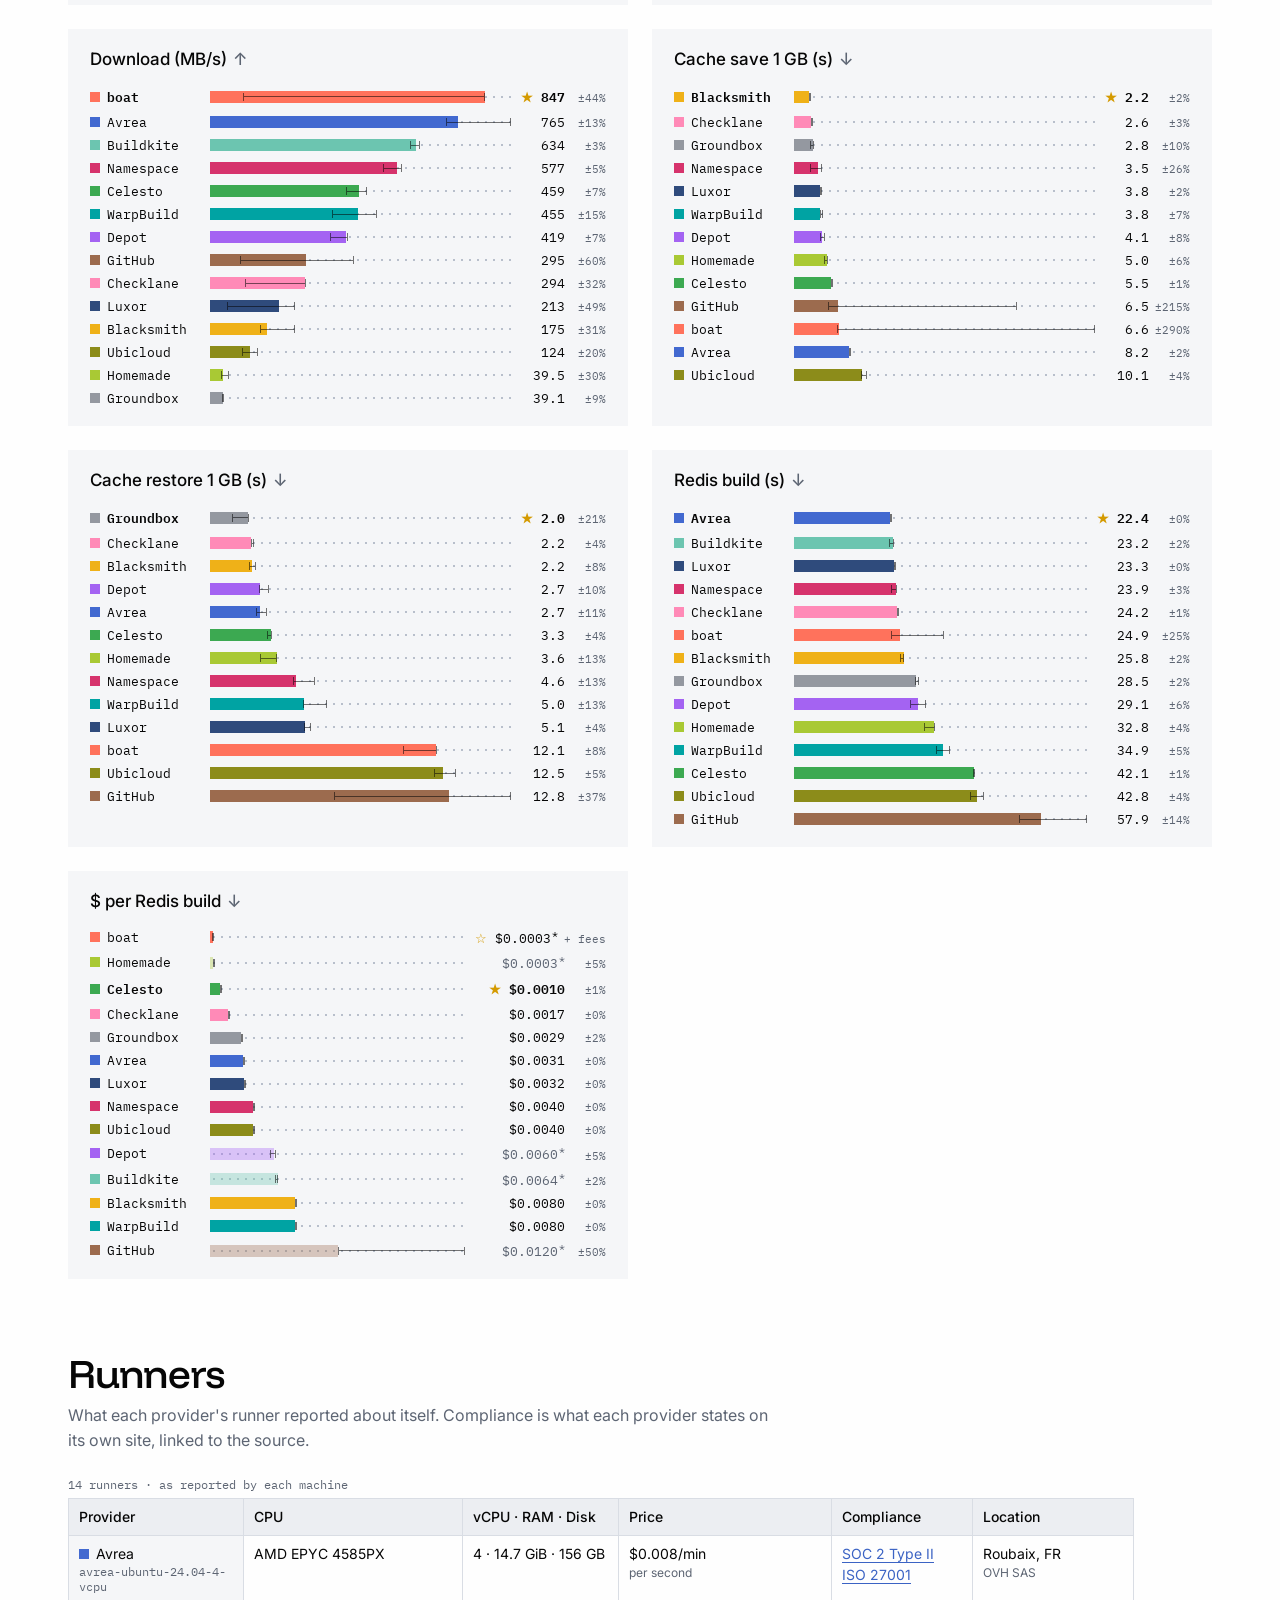
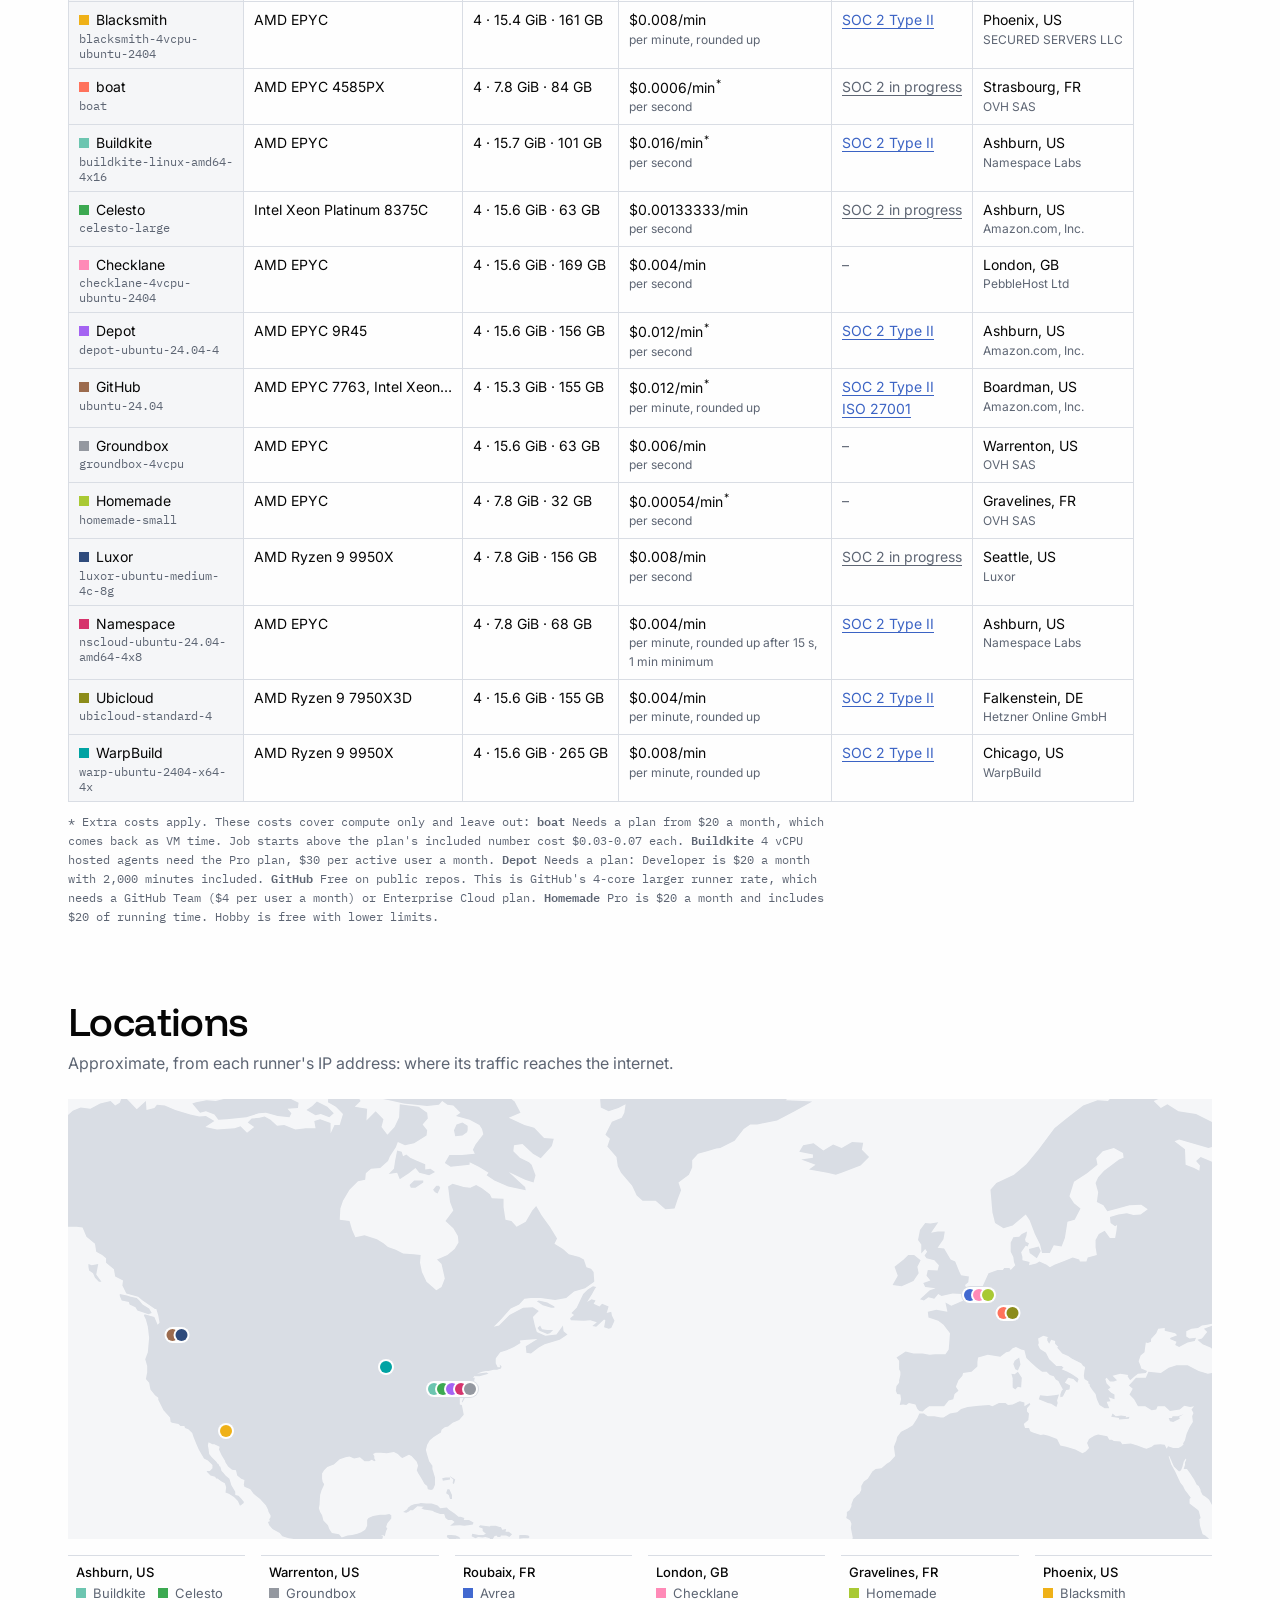
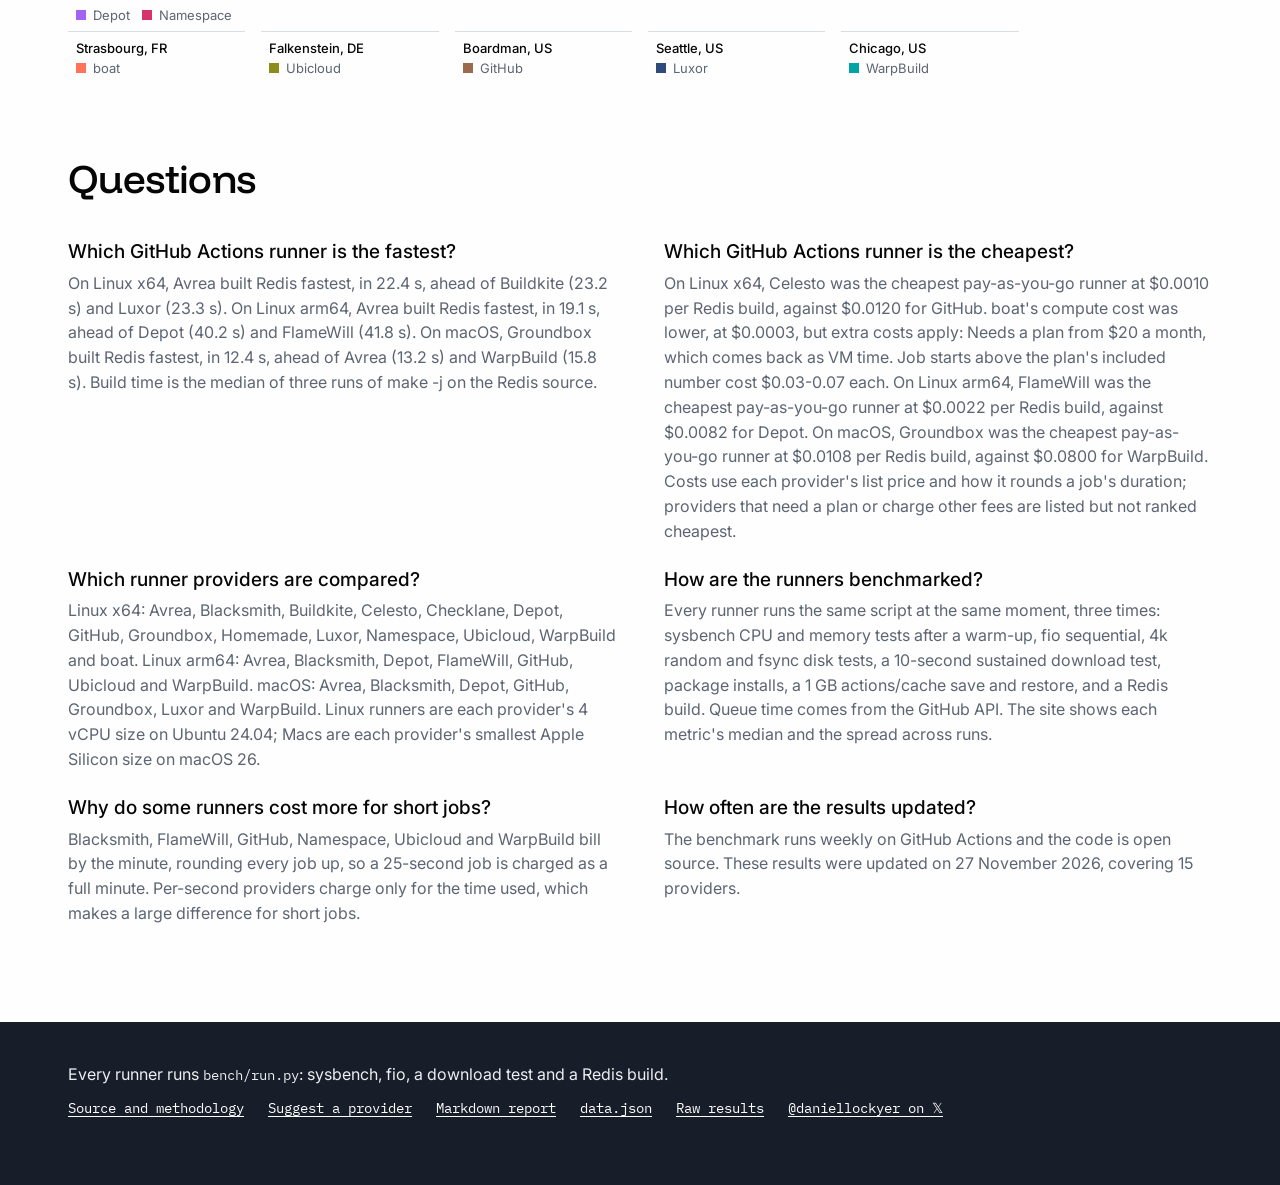
==== commit 625ca941: "Publish results from run 46009653294" ====
--- a/index.html
+++ b/index.html
@@ -52,7 +52,7 @@
     "name": "Daniel Lockyer",
     "url": "https://x.com/daniellockyer"
    },
-   "dateModified": "2026-11-27T13:33:16.409643+00:00",
+   "dateModified": "2026-11-27T13:48:05.672347+00:00",
    "isAccessibleForFree": true,
    "sameAs": "https://github.com/lockyer-labs/runnersbench",
    "keywords": [
@@ -170,8 +170,8 @@
   <link rel="preconnect" href="https://fonts.googleapis.com">
   <link rel="preconnect" href="https://fonts.gstatic.com" crossorigin>
   <link rel="stylesheet" href="https://fonts.googleapis.com/css2?family=Funnel+Display:wght@500&family=IBM+Plex+Mono:wght@400;500&family=Inter:wght@400;500;600&display=swap">
-  <link rel="stylesheet" href="style.css?v=1795786396">
-  <script src="app.js?v=1795786396" defer></script>
+  <link rel="stylesheet" href="style.css?v=46009653294">
+  <script src="app.js?v=46009653294" defer></script>
 </head>
 <body>
   <header class="hero">
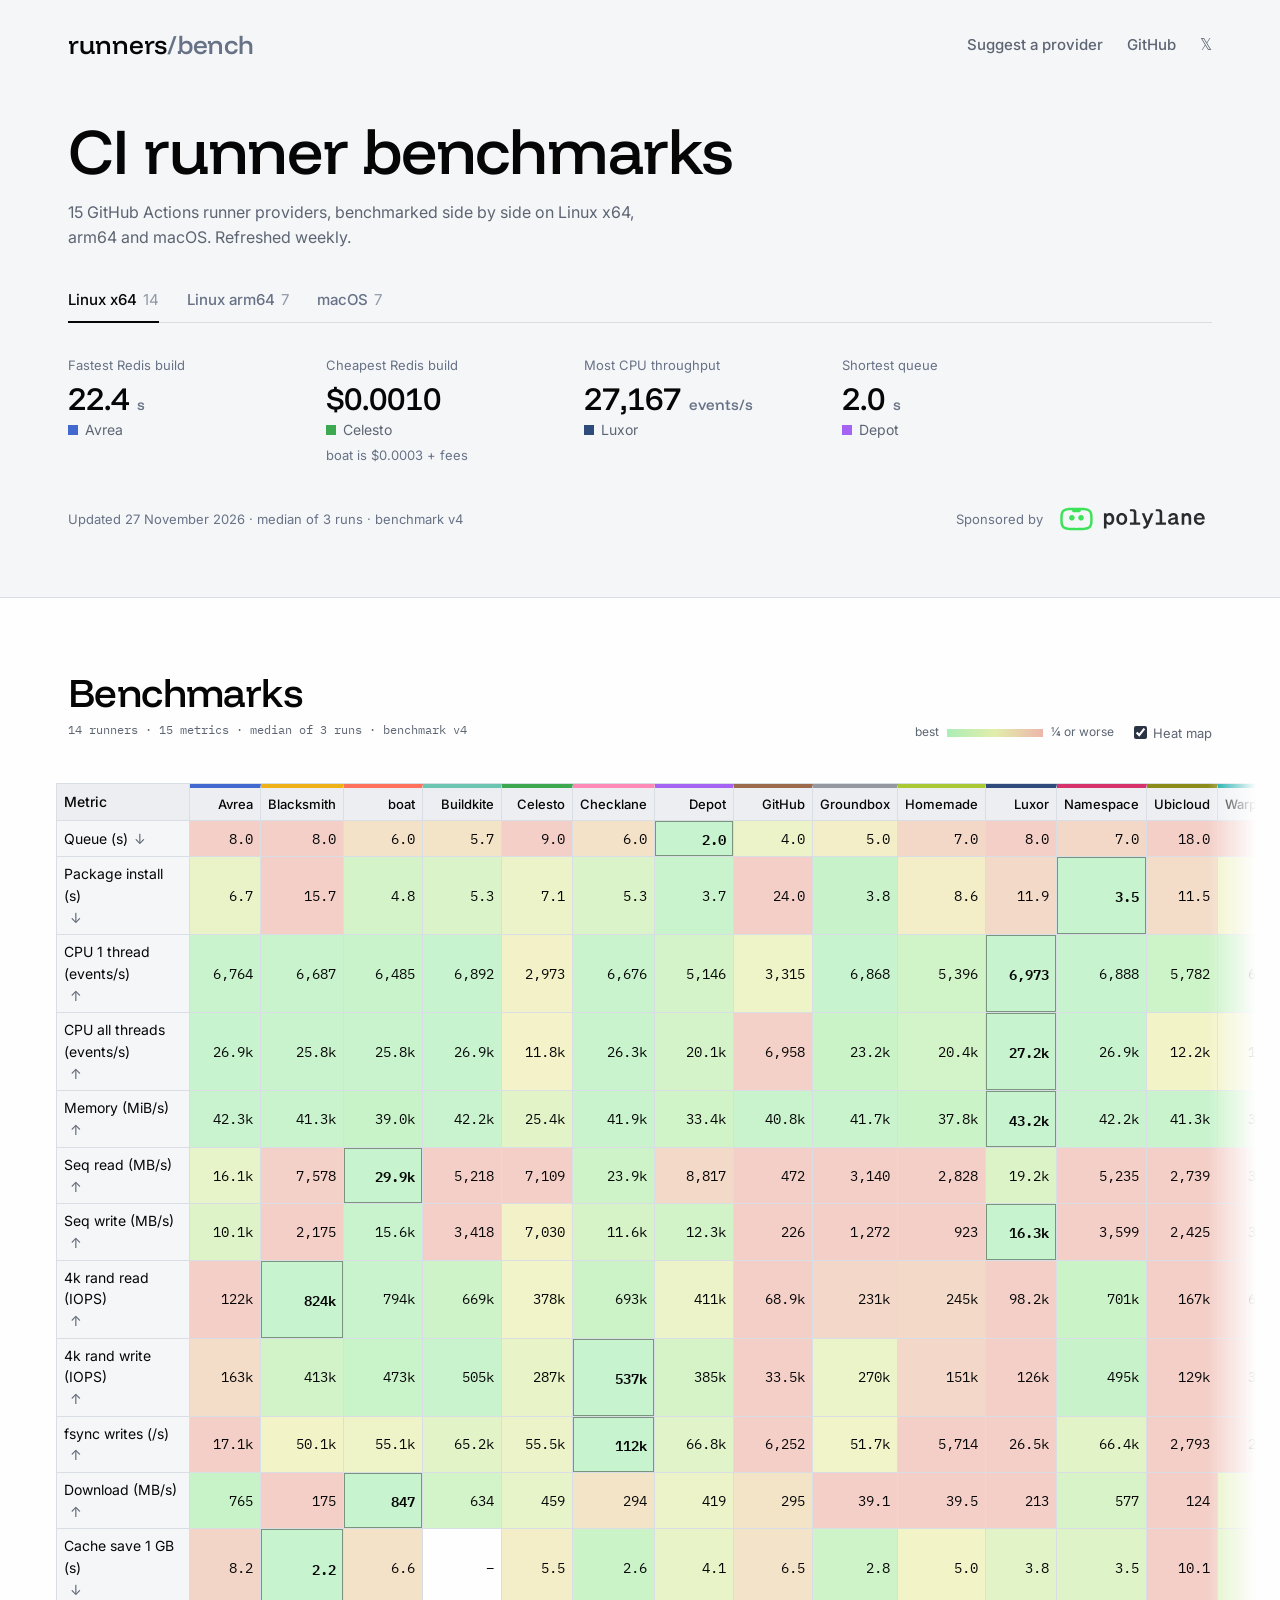
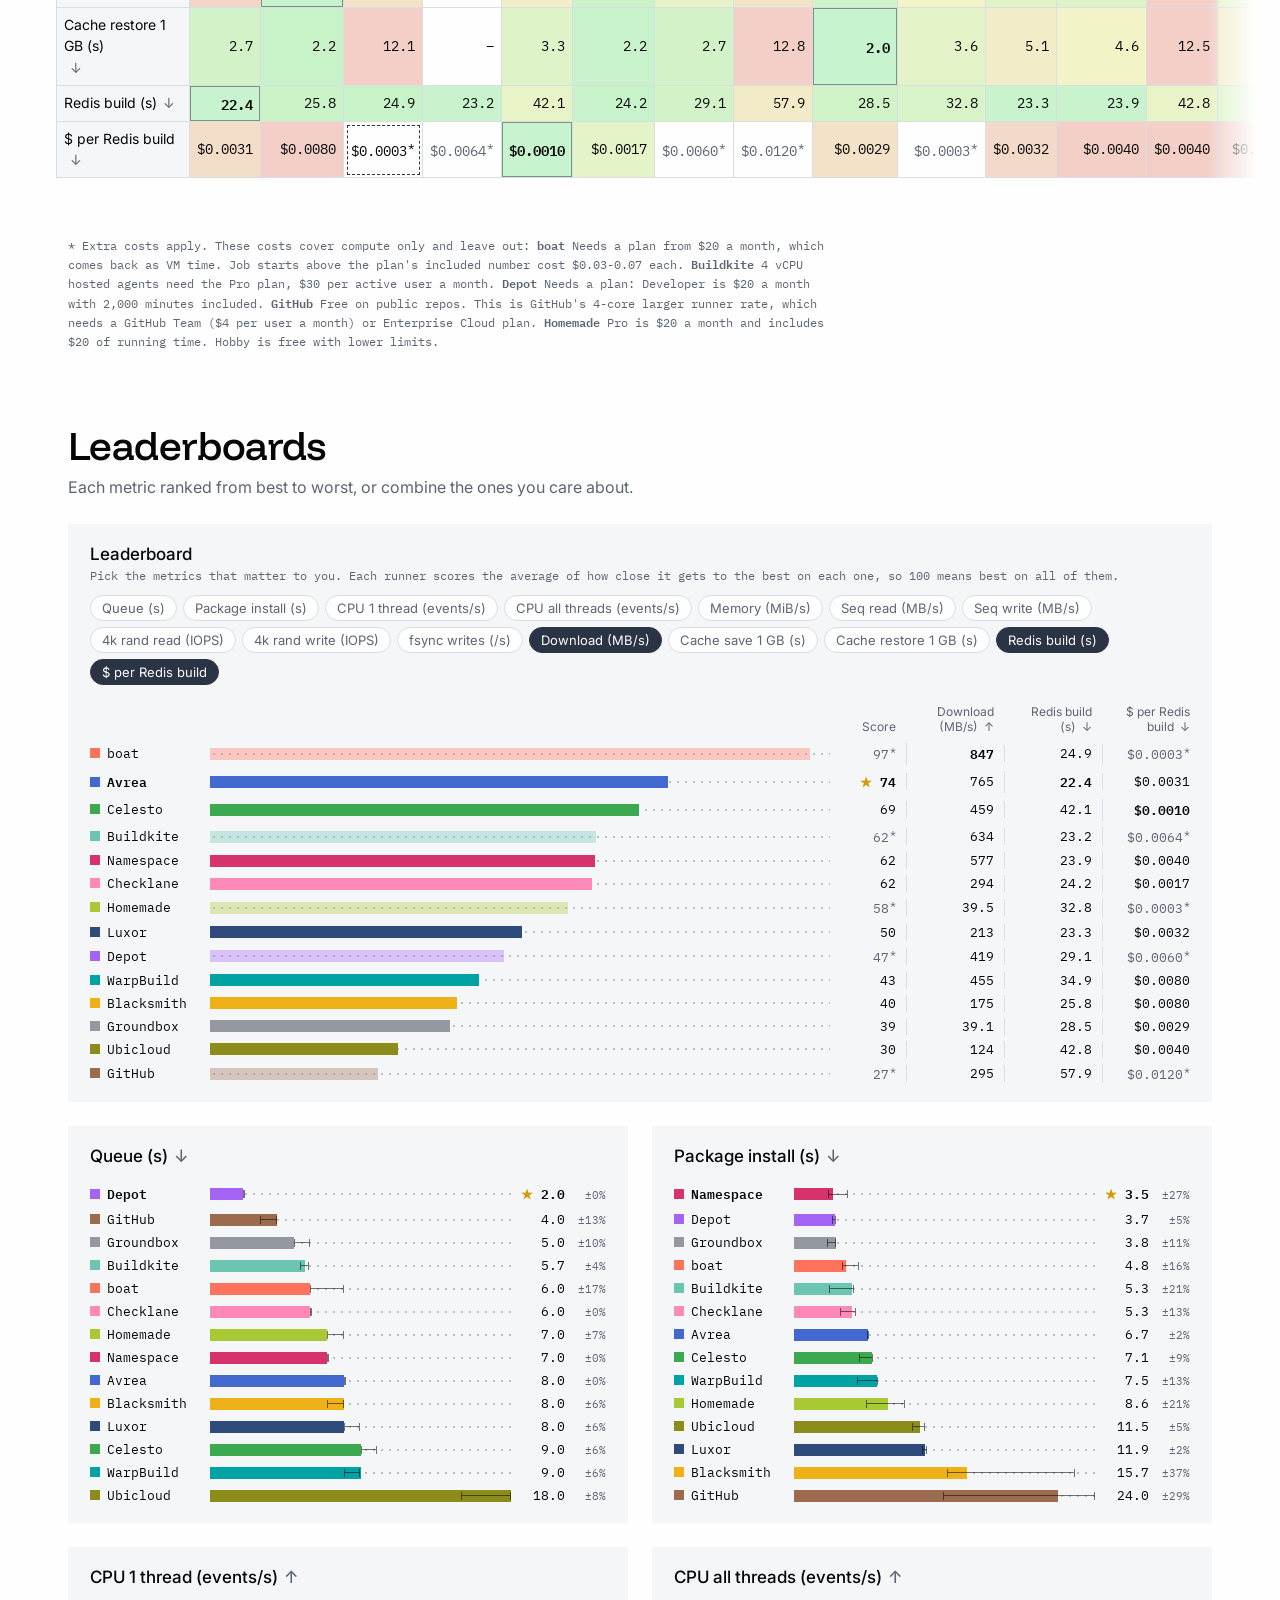
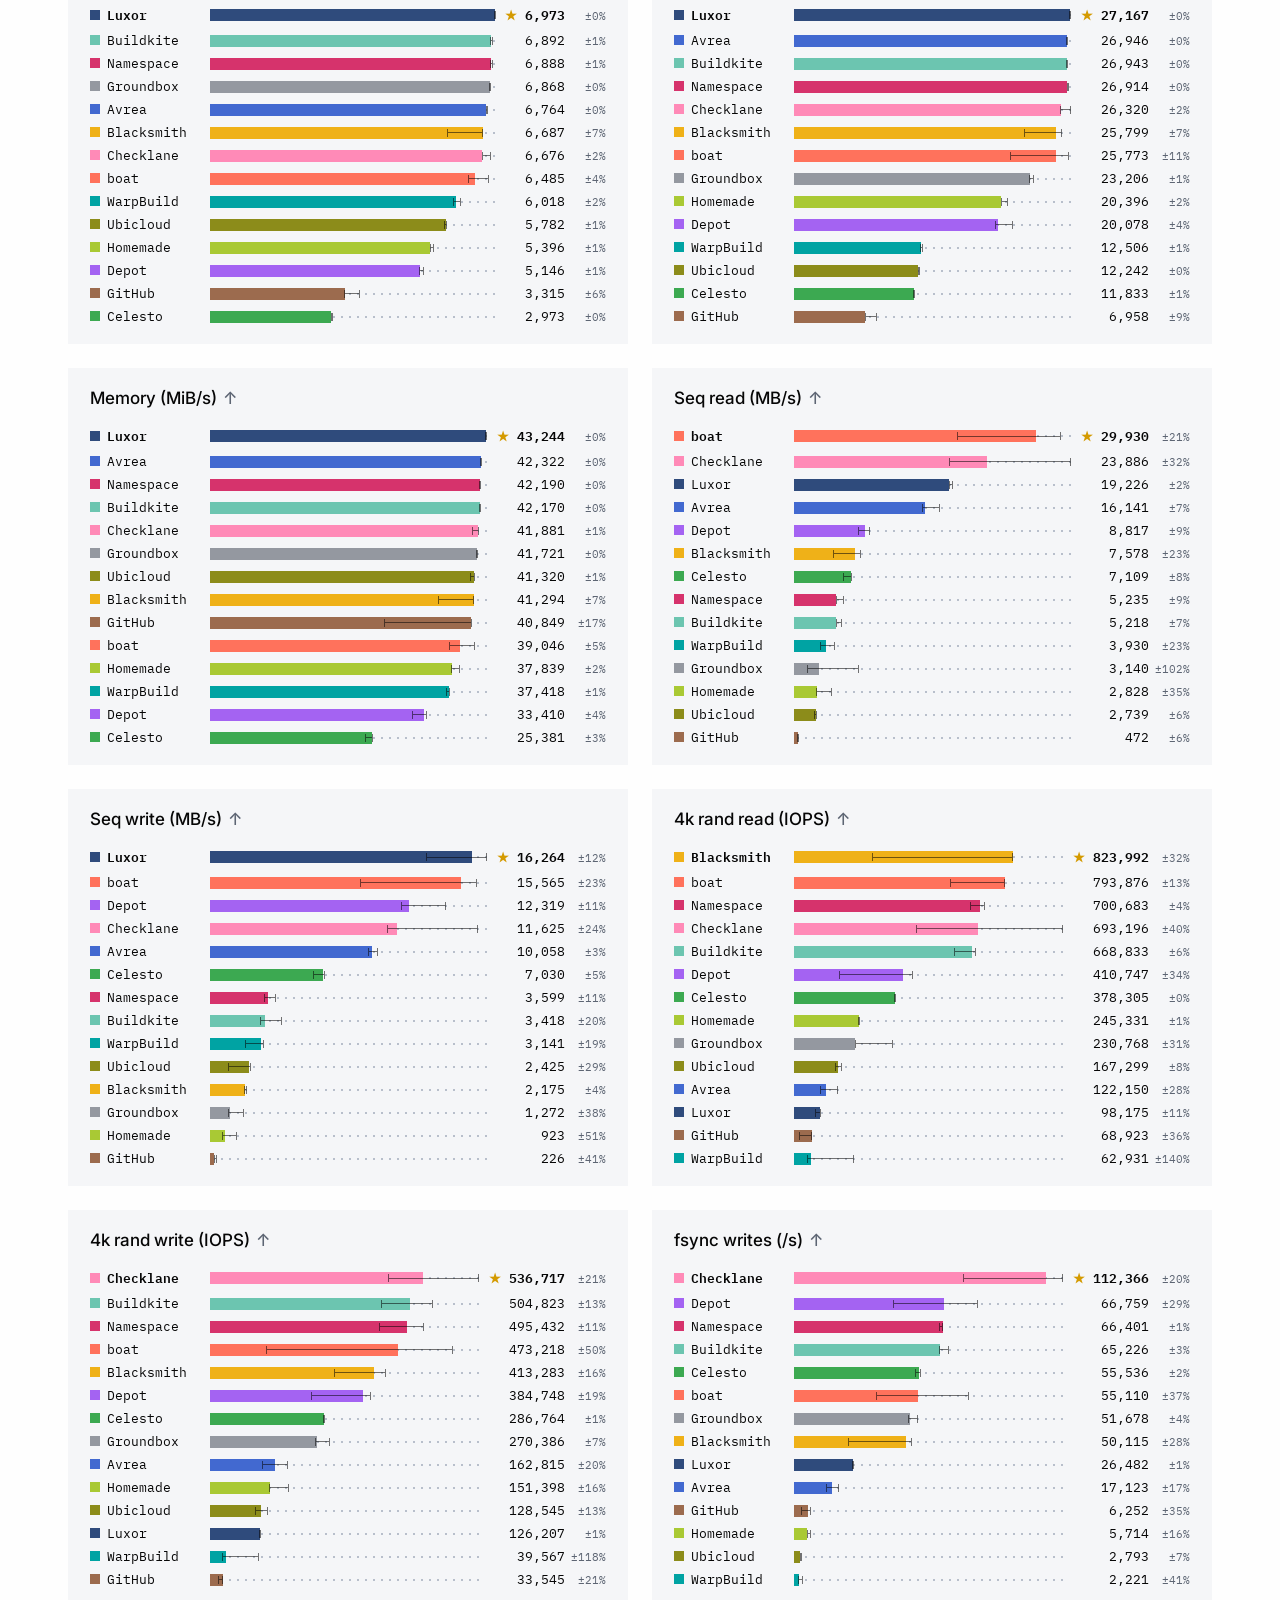
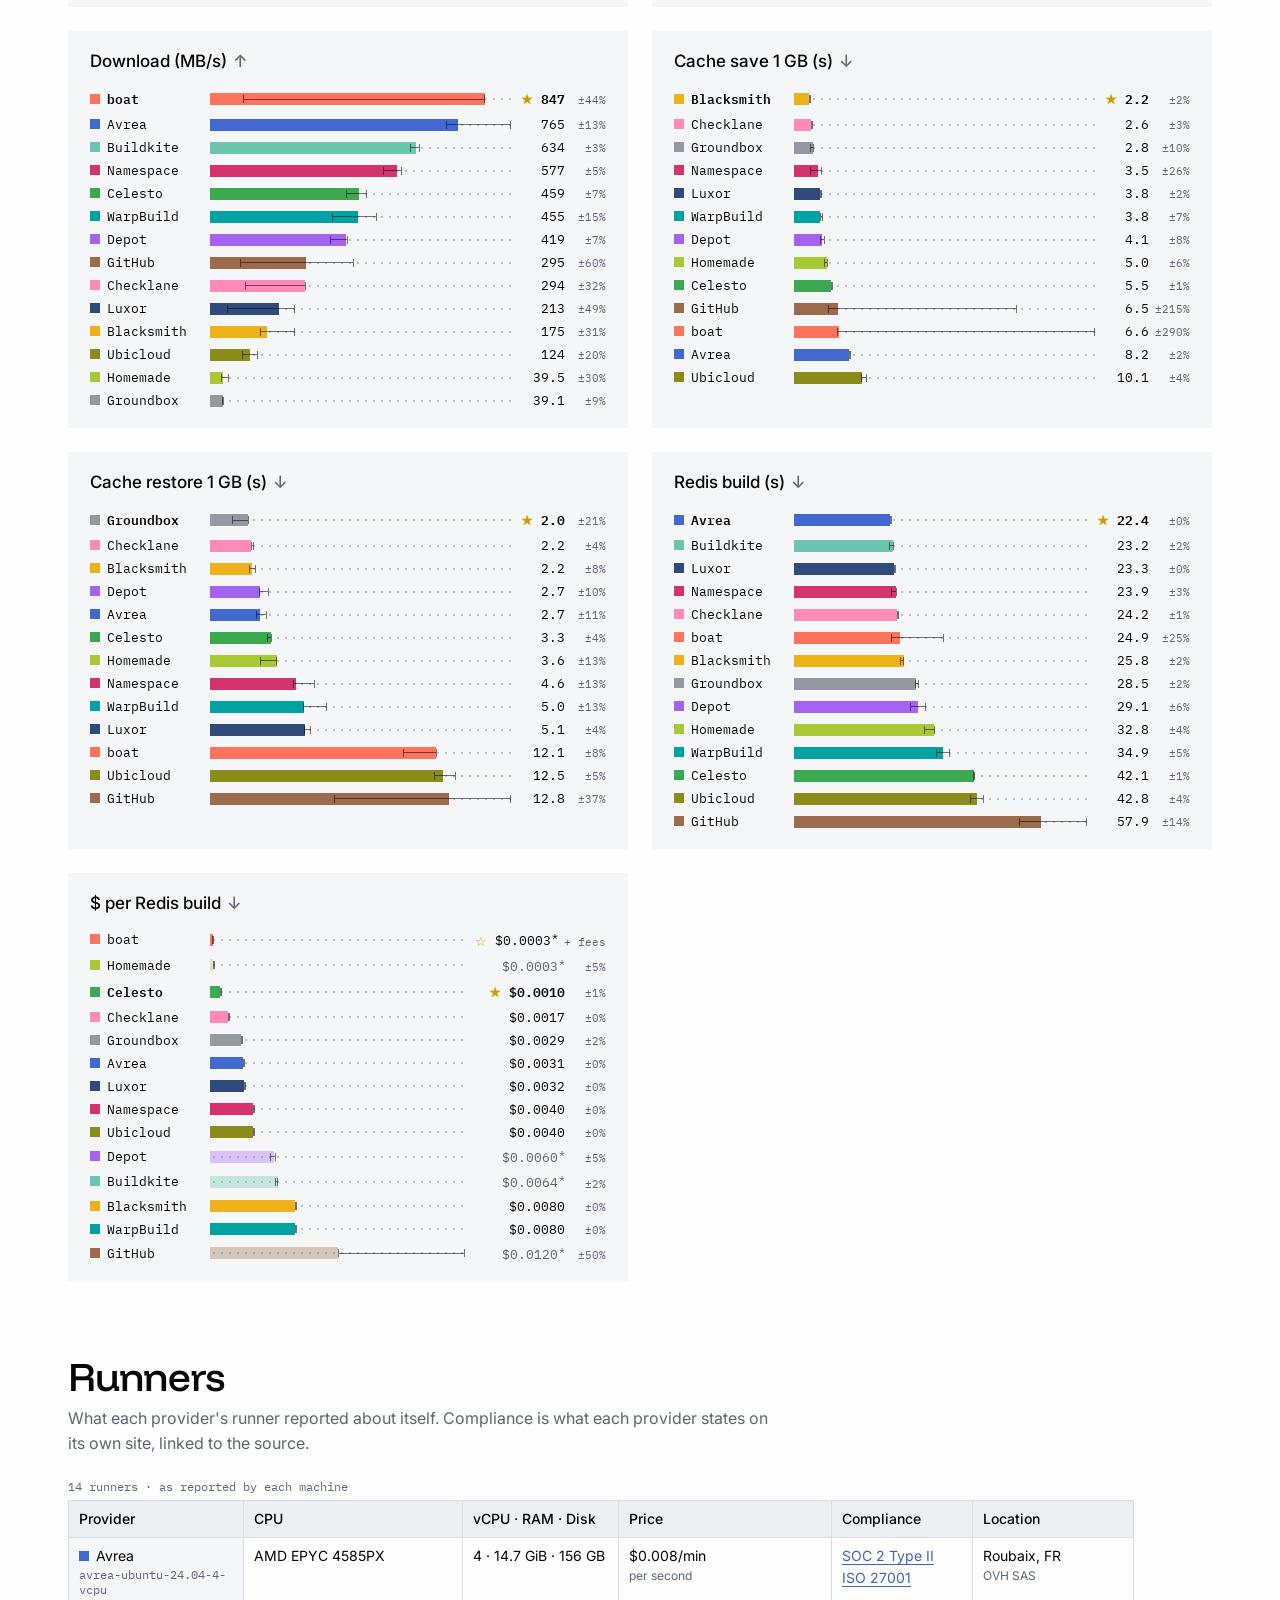
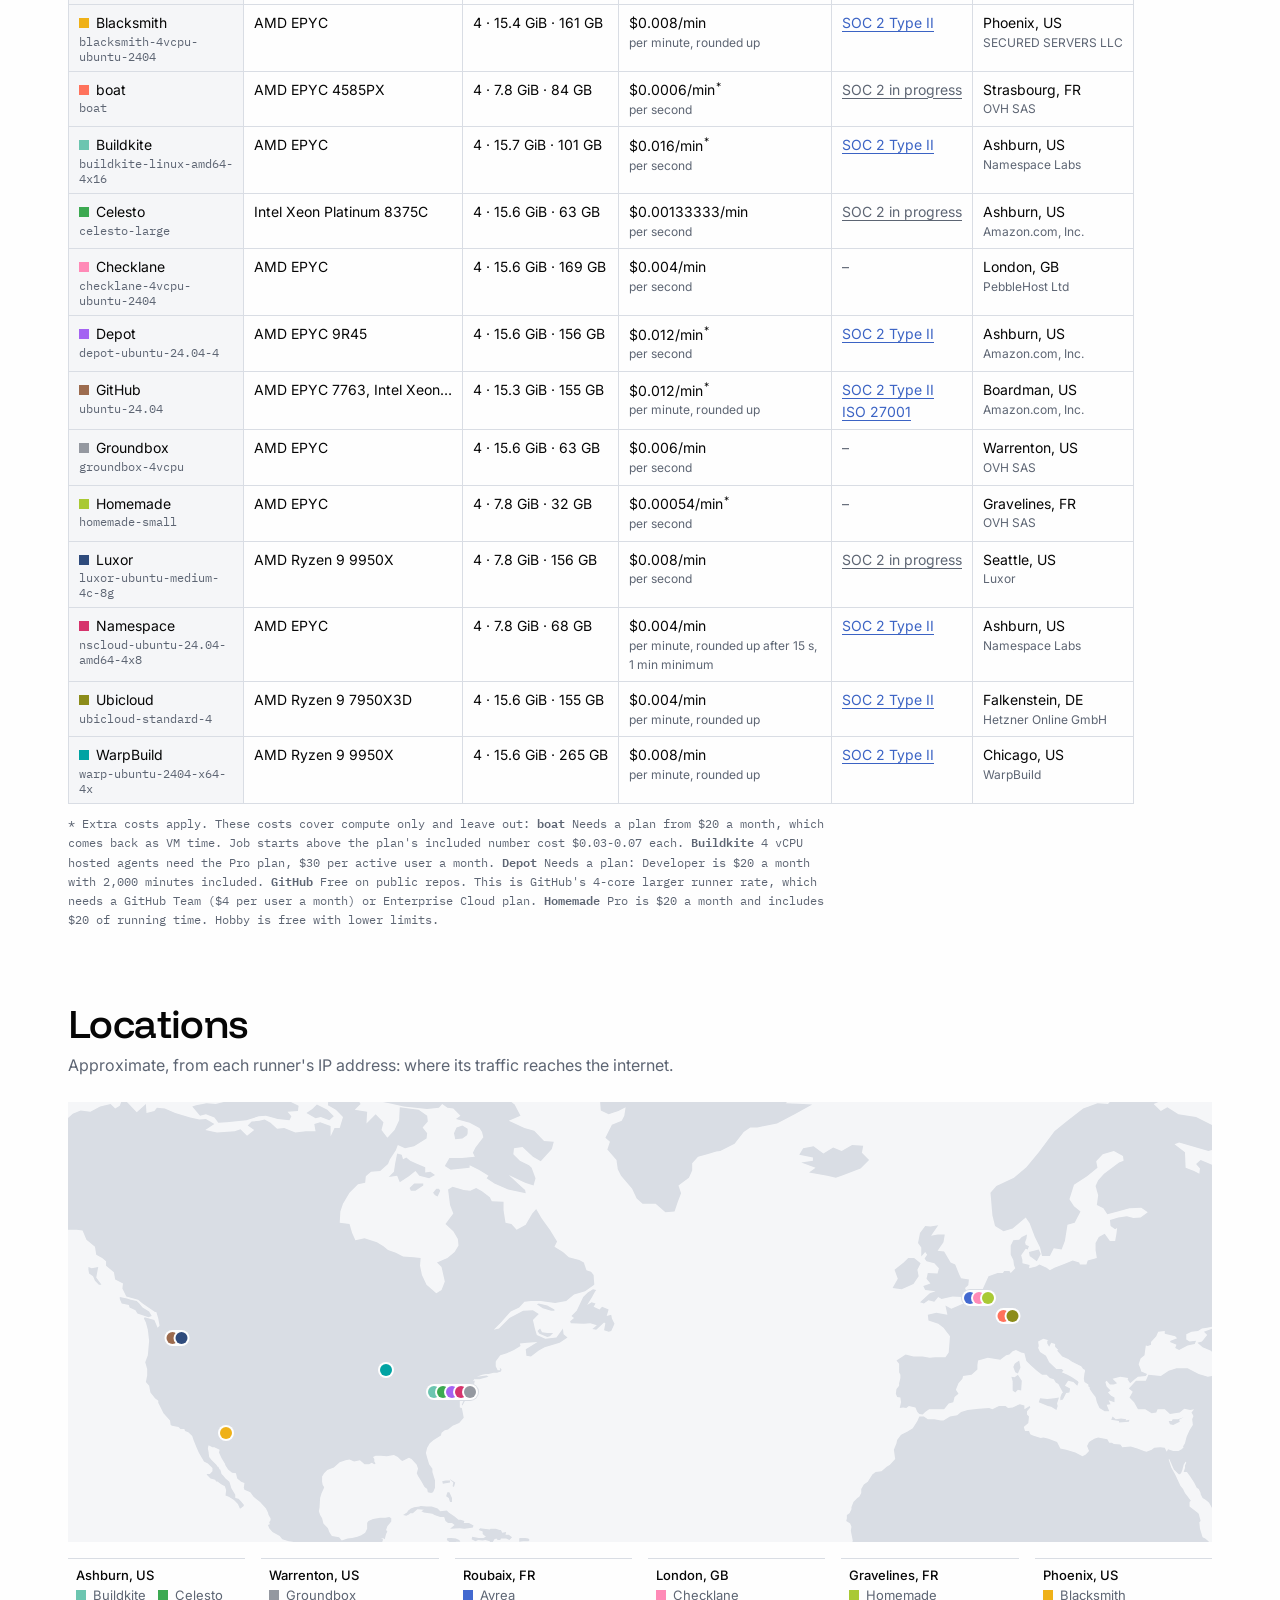
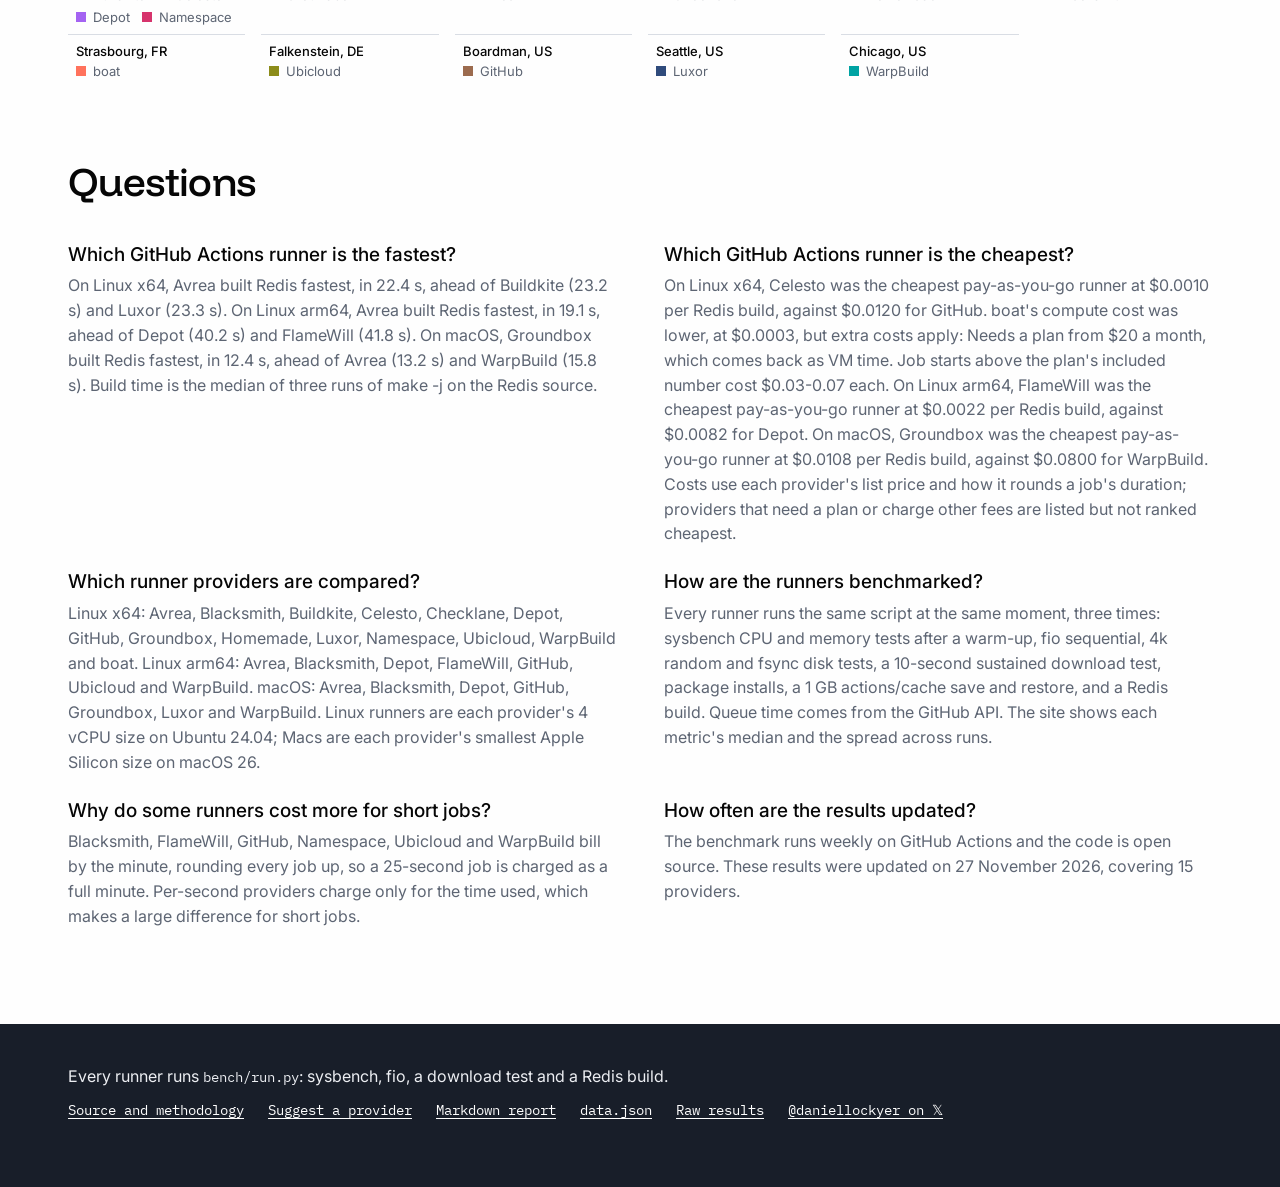
==== commit 7b2d7c10: "Rebuild site with heat map on by default" ====
--- a/index.html
+++ b/index.html
@@ -52,7 +52,7 @@
     "name": "Daniel Lockyer",
     "url": "https://x.com/daniellockyer"
    },
-   "dateModified": "2026-11-27T13:48:05.672347+00:00",
+   "dateModified": "2026-11-27T14:02:34.774512+00:00",
    "isAccessibleForFree": true,
    "sameAs": "https://github.com/lockyer-labs/runnersbench",
    "keywords": [
@@ -170,8 +170,8 @@
   <link rel="preconnect" href="https://fonts.googleapis.com">
   <link rel="preconnect" href="https://fonts.gstatic.com" crossorigin>
   <link rel="stylesheet" href="https://fonts.googleapis.com/css2?family=Funnel+Display:wght@500&family=IBM+Plex+Mono:wght@400;500&family=Inter:wght@400;500;600&display=swap">
-  <link rel="stylesheet" href="style.css?v=46009653294">
-  <script src="app.js?v=46009653294" defer></script>
+  <link rel="stylesheet" href="style.css?v=1795788154">
+  <script src="app.js?v=1795788154" defer></script>
 </head>
 <body>
   <header class="hero">
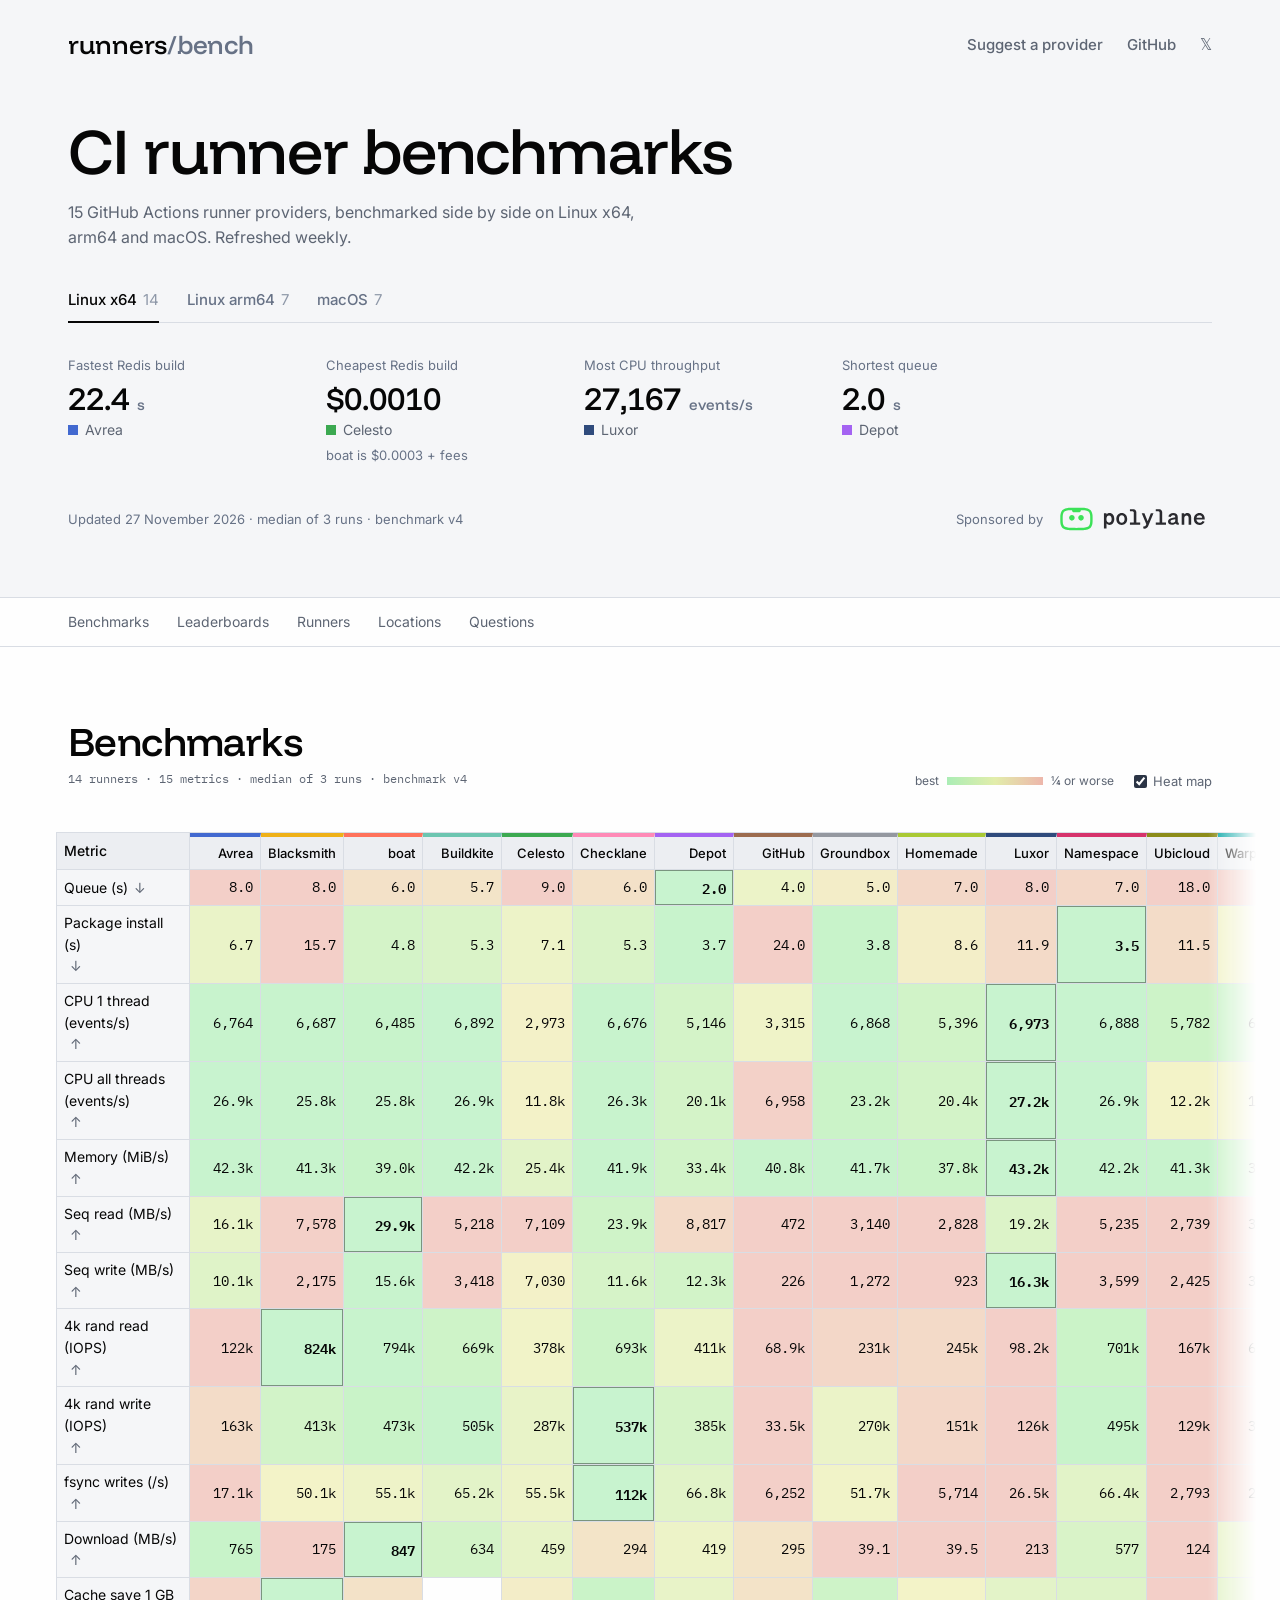
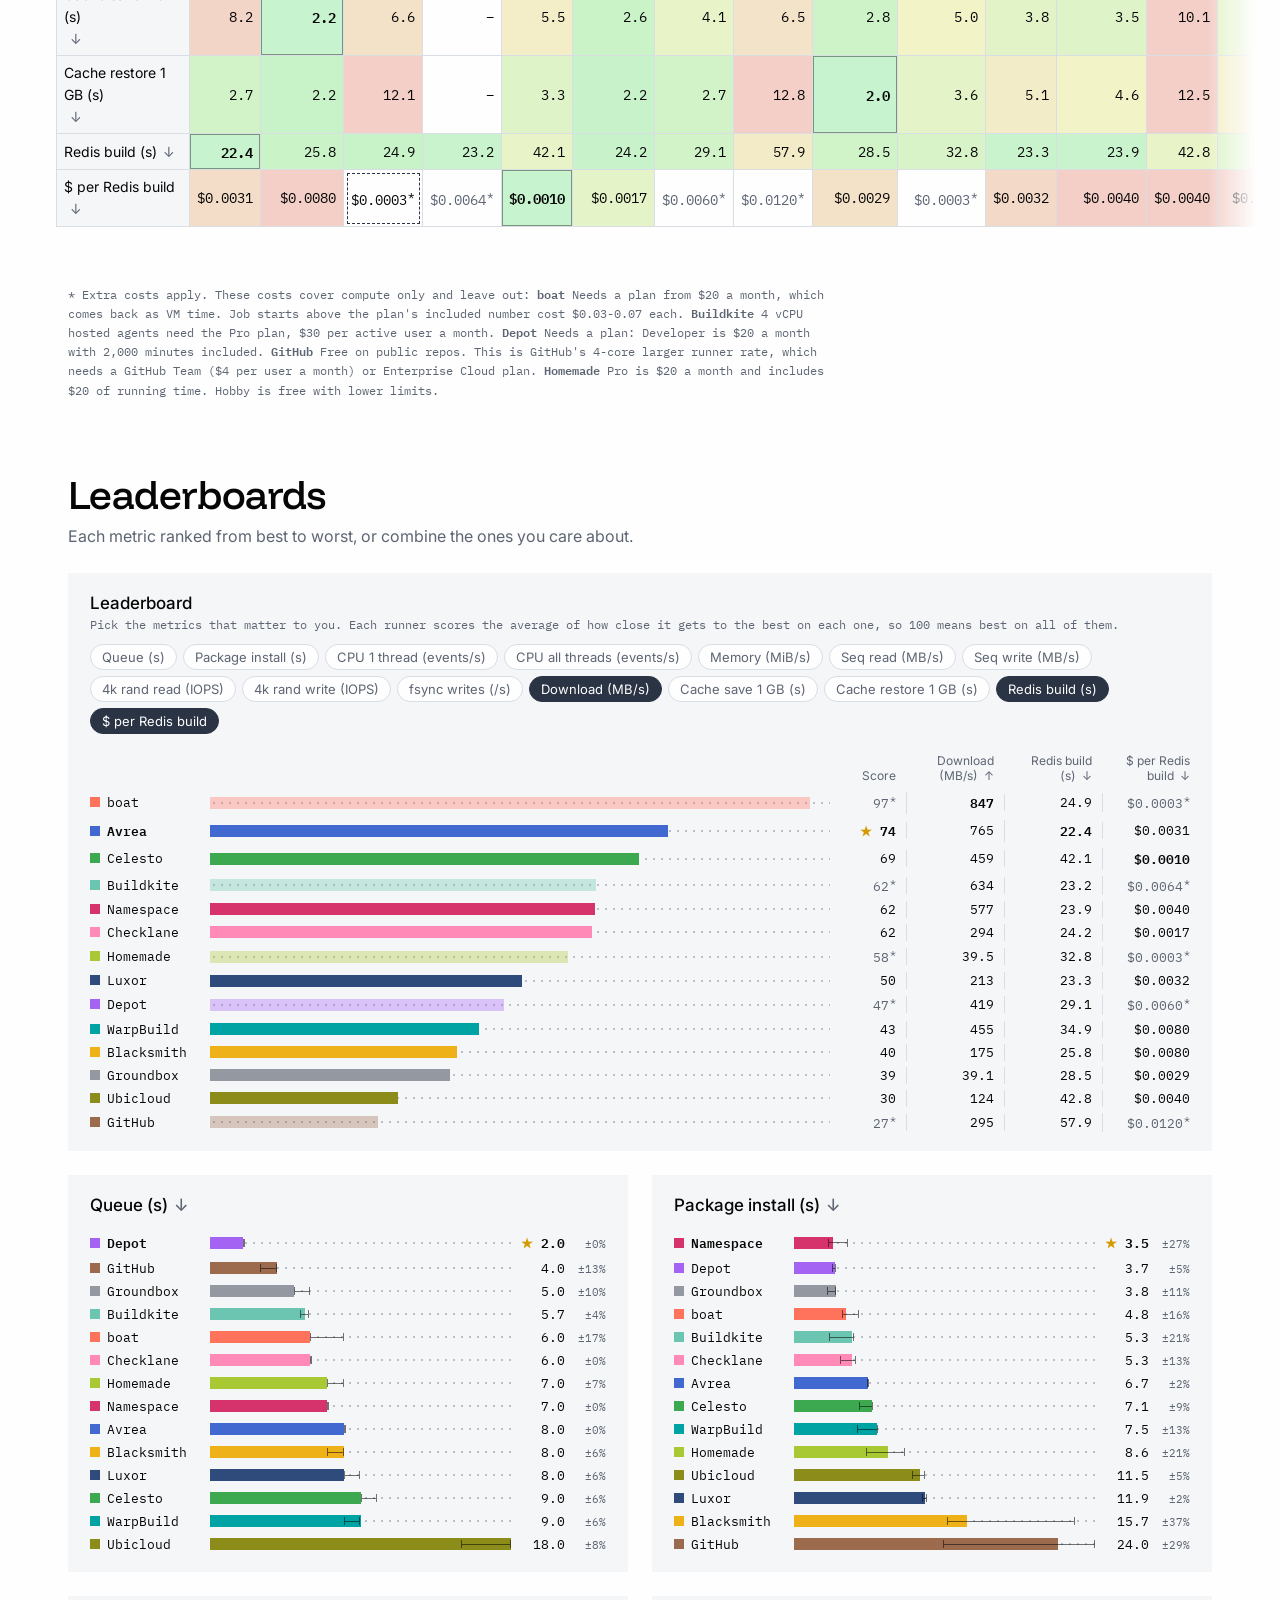
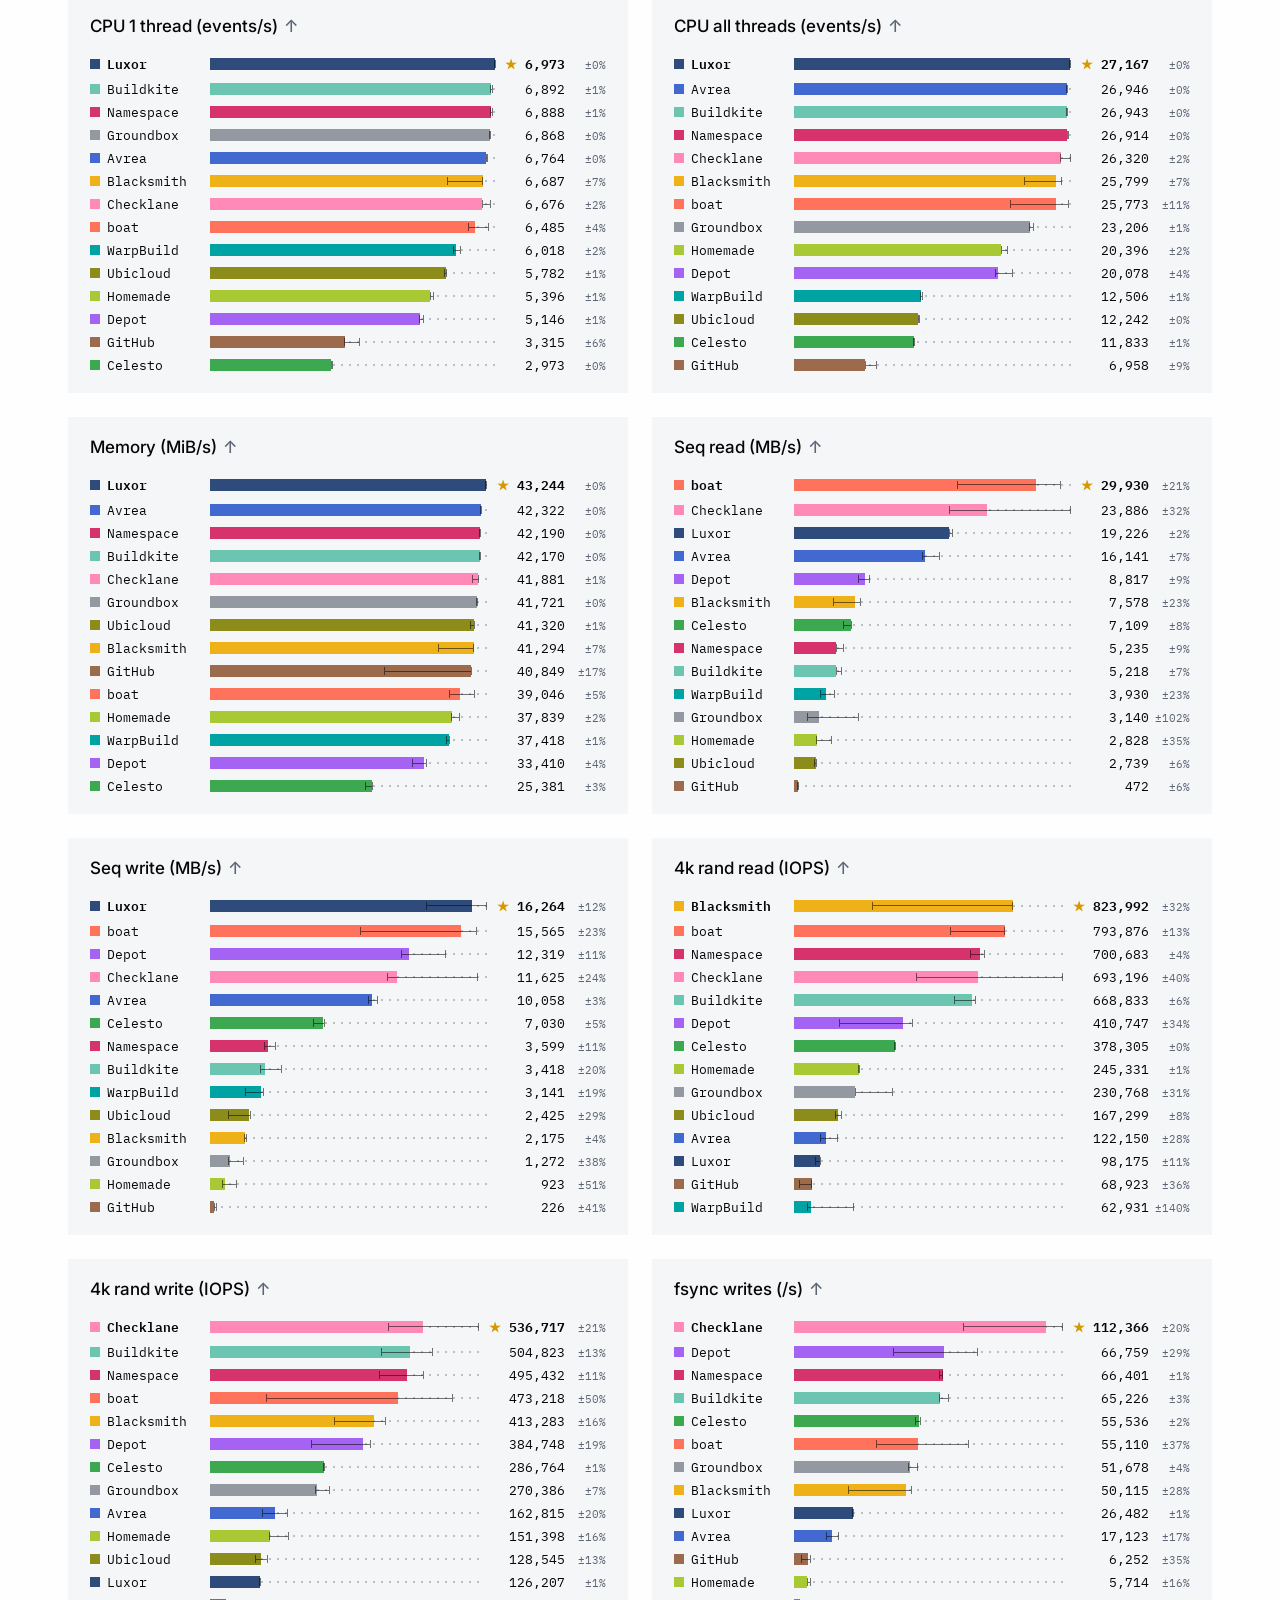
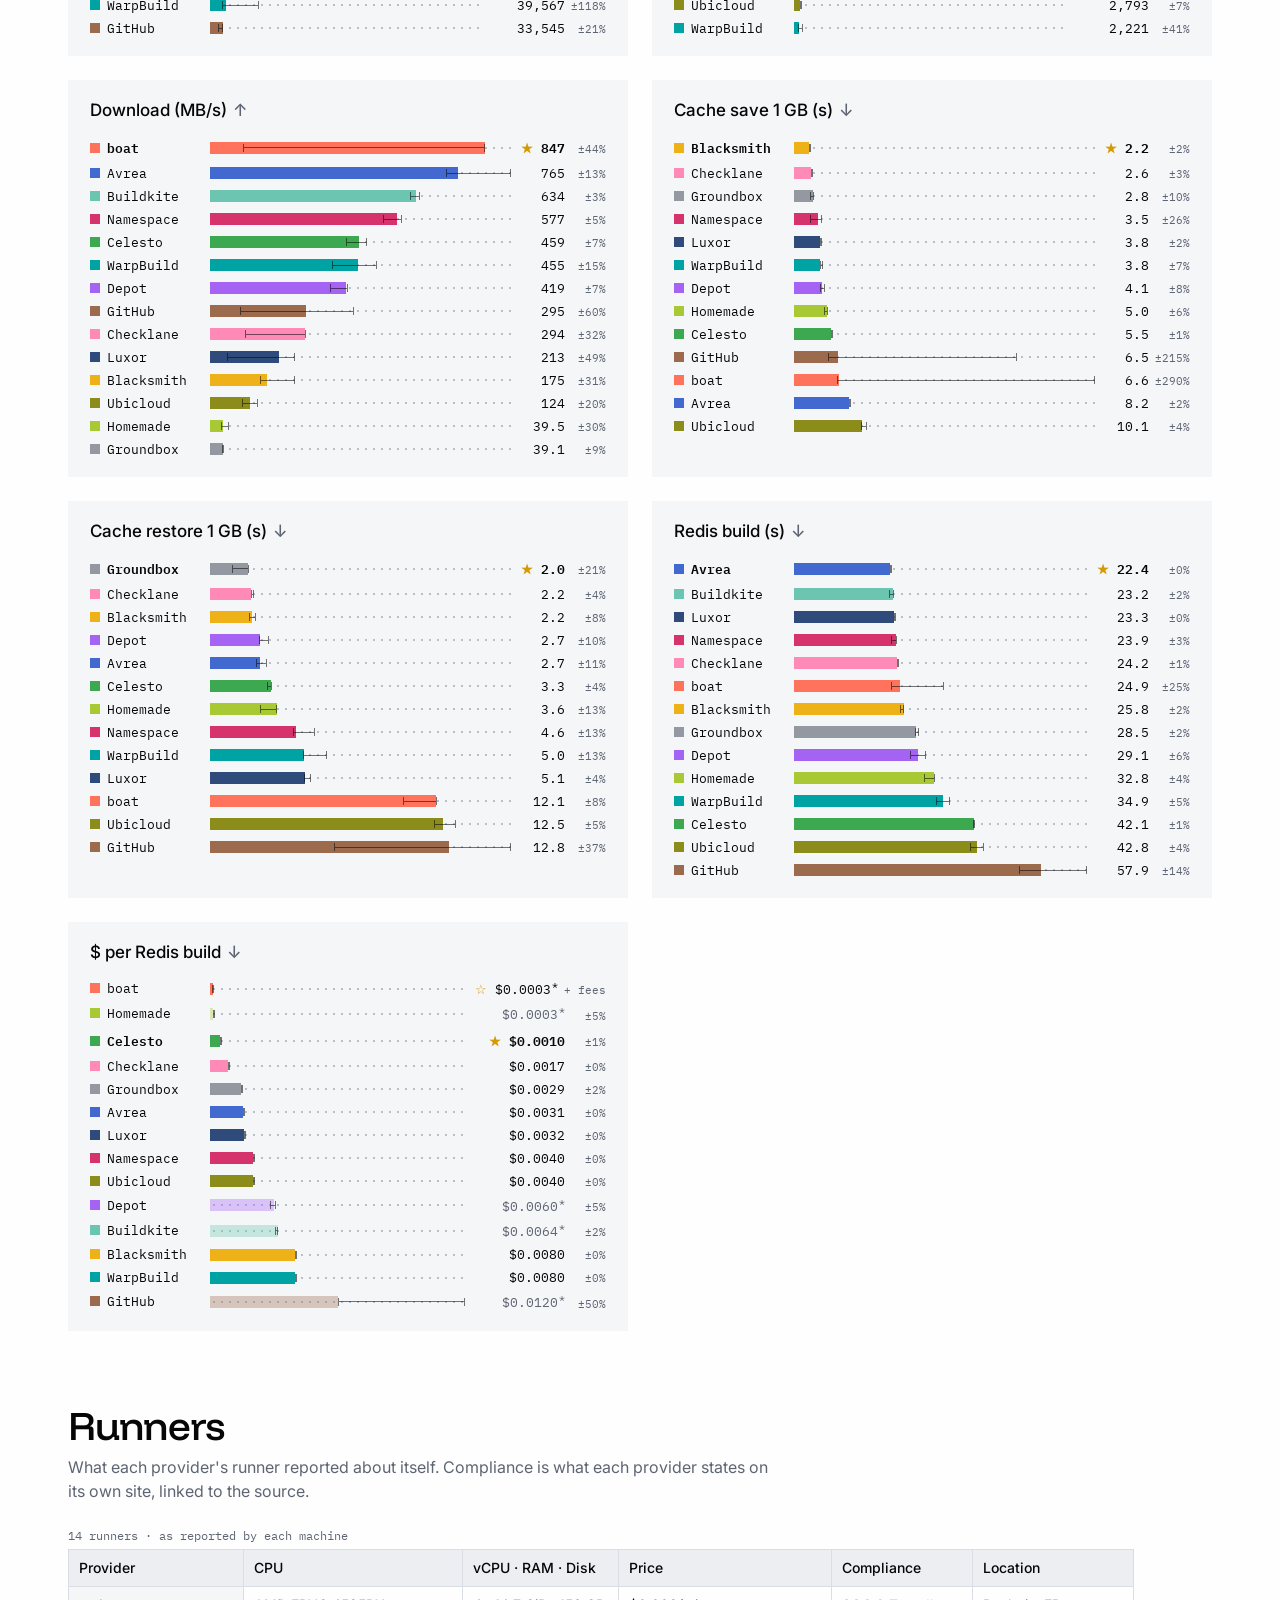
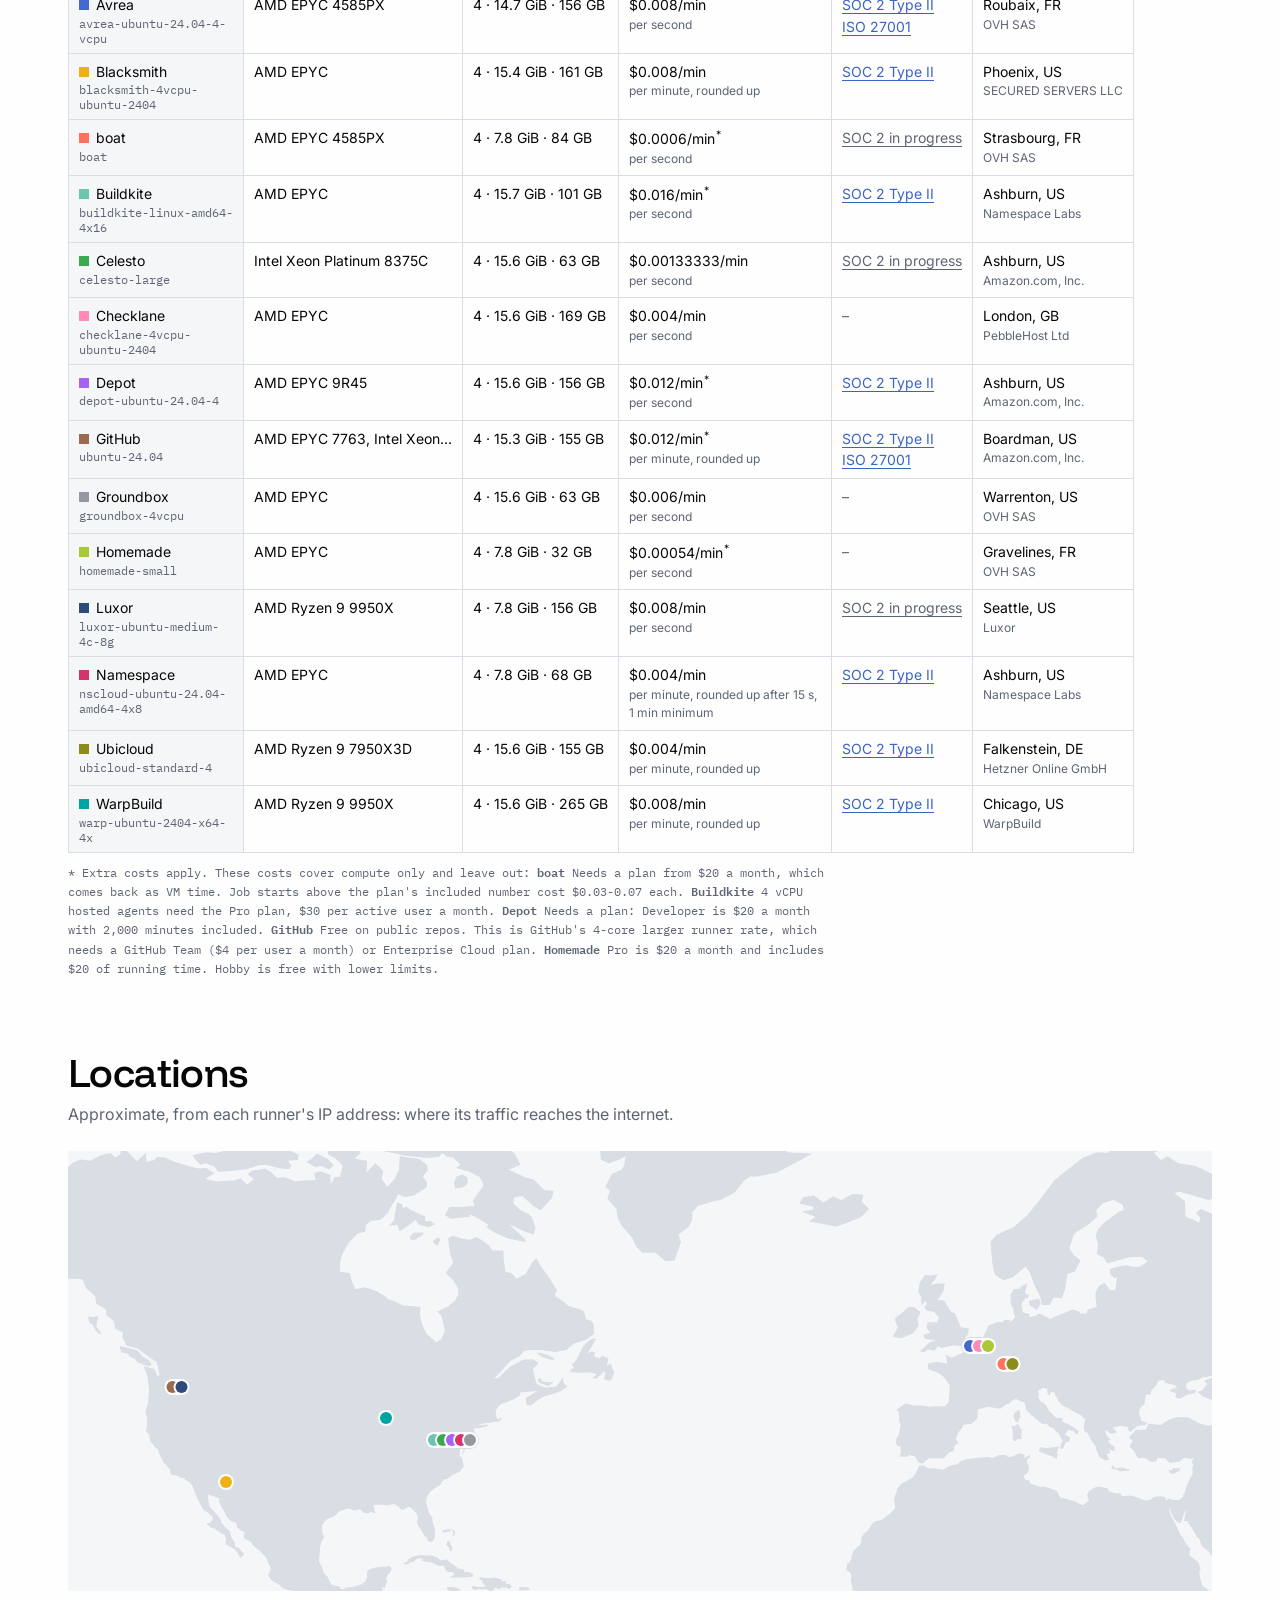
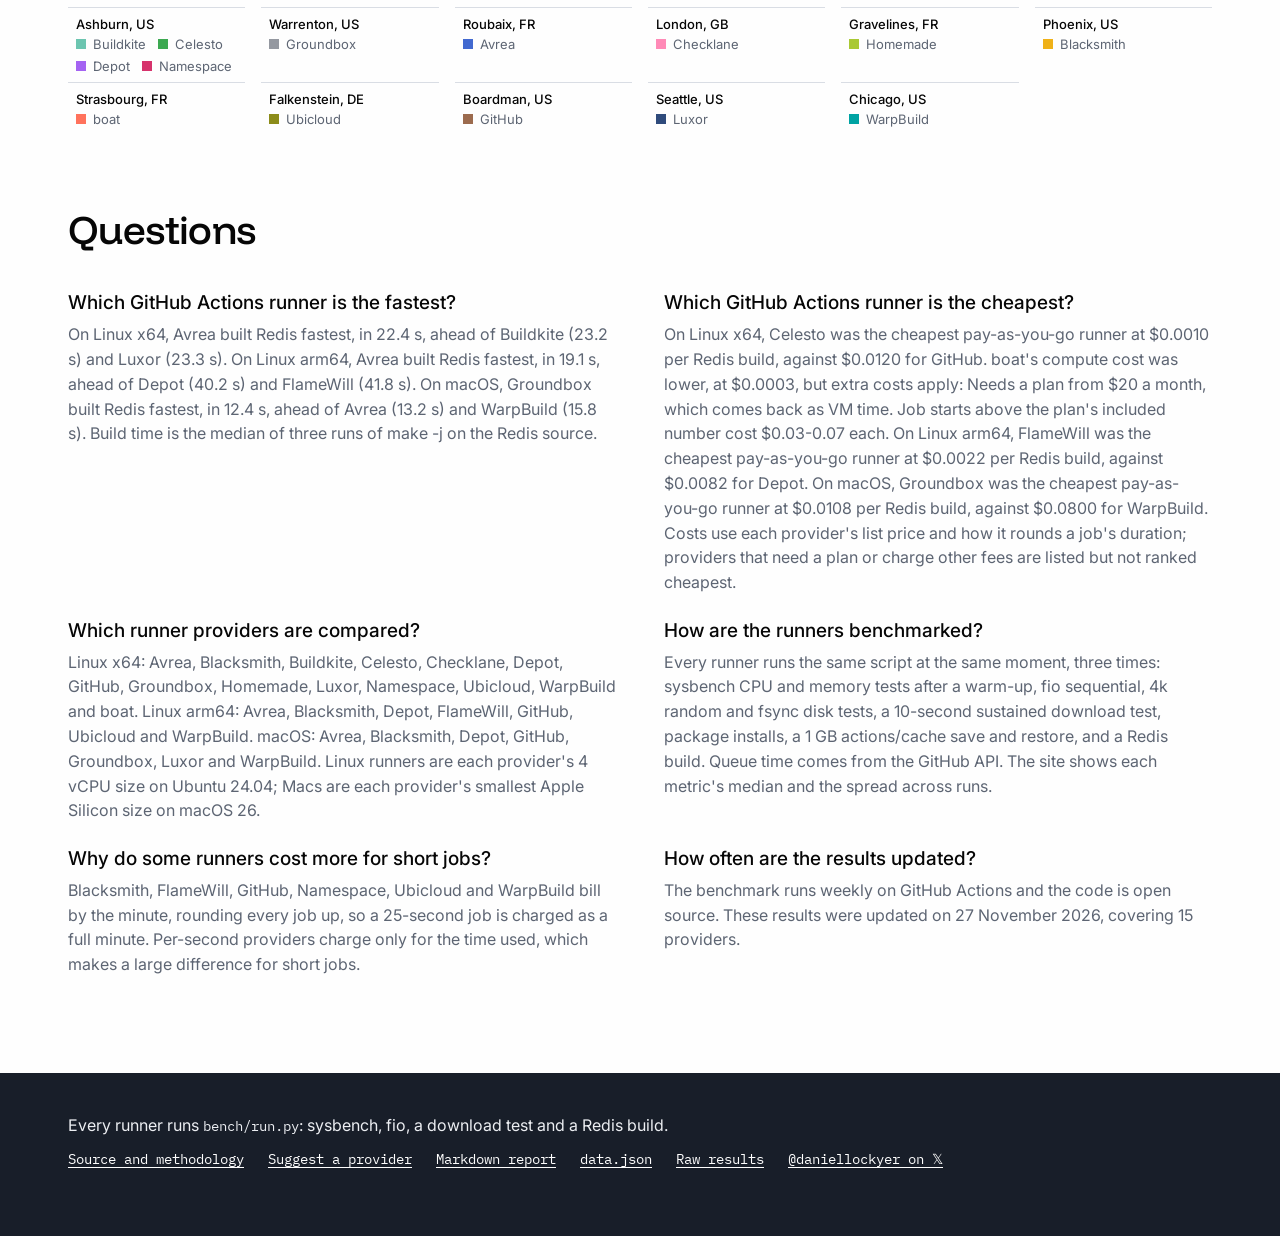
==== commit 1359ae4b: "Rebuild site with sticky section navigation" ====
--- a/index.html
+++ b/index.html
@@ -52,7 +52,7 @@
     "name": "Daniel Lockyer",
     "url": "https://x.com/daniellockyer"
    },
-   "dateModified": "2026-11-27T14:02:34.774512+00:00",
+   "dateModified": "2026-11-27T16:11:40.019238+00:00",
    "isAccessibleForFree": true,
    "sameAs": "https://github.com/lockyer-labs/runnersbench",
    "keywords": [
@@ -170,8 +170,8 @@
   <link rel="preconnect" href="https://fonts.googleapis.com">
   <link rel="preconnect" href="https://fonts.gstatic.com" crossorigin>
   <link rel="stylesheet" href="https://fonts.googleapis.com/css2?family=Funnel+Display:wght@500&family=IBM+Plex+Mono:wght@400;500&family=Inter:wght@400;500;600&display=swap">
-  <link rel="stylesheet" href="style.css?v=1795788154">
-  <script src="app.js?v=1795788154" defer></script>
+  <link rel="stylesheet" href="style.css?v=1795795900">
+  <script src="app.js?v=1795795900" defer></script>
 </head>
 <body>
   <header class="hero">
@@ -194,8 +194,17 @@
       </div>
     </div>
   </header>
+  <nav class="section-nav" aria-label="Sections">
+    <div class="wrap">
+      <a href="#s-benchmarks">Benchmarks</a>
+      <a href="#s-leaderboards">Leaderboards</a>
+      <a href="#s-runners">Runners</a>
+      <a href="#s-locations">Locations</a>
+      <a href="#questions">Questions</a>
+    </div>
+  </nav>
   <main class="wrap">
-    <section>
+    <section id="s-benchmarks">
       <h2>Benchmarks</h2>
       <div class="table-tools">
         <p class="caption" id="benchmarks-caption"></p>
@@ -207,20 +216,20 @@
       <div class="scroll bleed"><table id="benchmarks"></table></div>
       <p class="caption pricing-notes" hidden></p>
     </section>
-    <section>
+    <section id="s-leaderboards">
       <h2>Leaderboards</h2>
       <p class="note">Each metric ranked from best to worst, or combine the ones you care about.</p>
       <div id="custom" class="board custom"></div>
       <div id="boards" class="grid"></div>
     </section>
-    <section>
+    <section id="s-runners">
       <h2>Runners</h2>
       <p class="note">What each provider's runner reported about itself. Compliance is what each provider states on its own site, linked to the source.</p>
       <p class="caption" id="runners-caption"></p>
       <div class="scroll"><table id="runners"></table></div>
       <p class="caption pricing-notes" hidden></p>
     </section>
-    <section>
+    <section id="s-locations">
       <h2>Locations</h2>
       <p class="note">Approximate, from each runner's IP address: where its traffic reaches the internet.</p>
       <div id="map" class="map"></div>
--- a/style.css
+++ b/style.css
@@ -75,6 +75,13 @@
 
 /* Hero */
 
+.section-nav { position: sticky; top: 0; z-index: 20; background: color-mix(in srgb, var(--bg) 92%, transparent); backdrop-filter: blur(8px); -webkit-backdrop-filter: blur(8px); border-bottom: 1px solid var(--line); }
+.section-nav .wrap { position: relative; display: flex; gap: 28px; overflow-x: auto; scrollbar-width: none; }
+.section-nav .wrap::-webkit-scrollbar { display: none; }
+.section-nav a { flex: none; padding: 13px 0 11px; font-size: 14px; color: var(--muted); text-decoration: none; border-bottom: 2px solid transparent; }
+.section-nav a:hover { color: var(--fg); }
+.section-nav a.active { color: var(--fg); border-bottom-color: var(--fg); }
+main section { scroll-margin-top: 64px; }
 .hero { background: var(--hero-bg); color: var(--hero-fg); border-bottom: 1px solid var(--line); }
 .hero nav { display: flex; justify-content: space-between; align-items: center; padding: 28px 0 56px; }
 .brand { font: 500 26px var(--display); letter-spacing: -0.01em; }
@@ -282,6 +289,8 @@
 }
 
 @media (max-width: 700px) {
+  .section-nav .wrap { gap: 20px; }
+  .section-nav a { font-size: 13px; padding: 11px 0 9px; }
   .pin .dot { width: 8px; height: 8px; }
   .wrap { padding: 0 18px; }
   .hero nav { padding-bottom: 32px; }
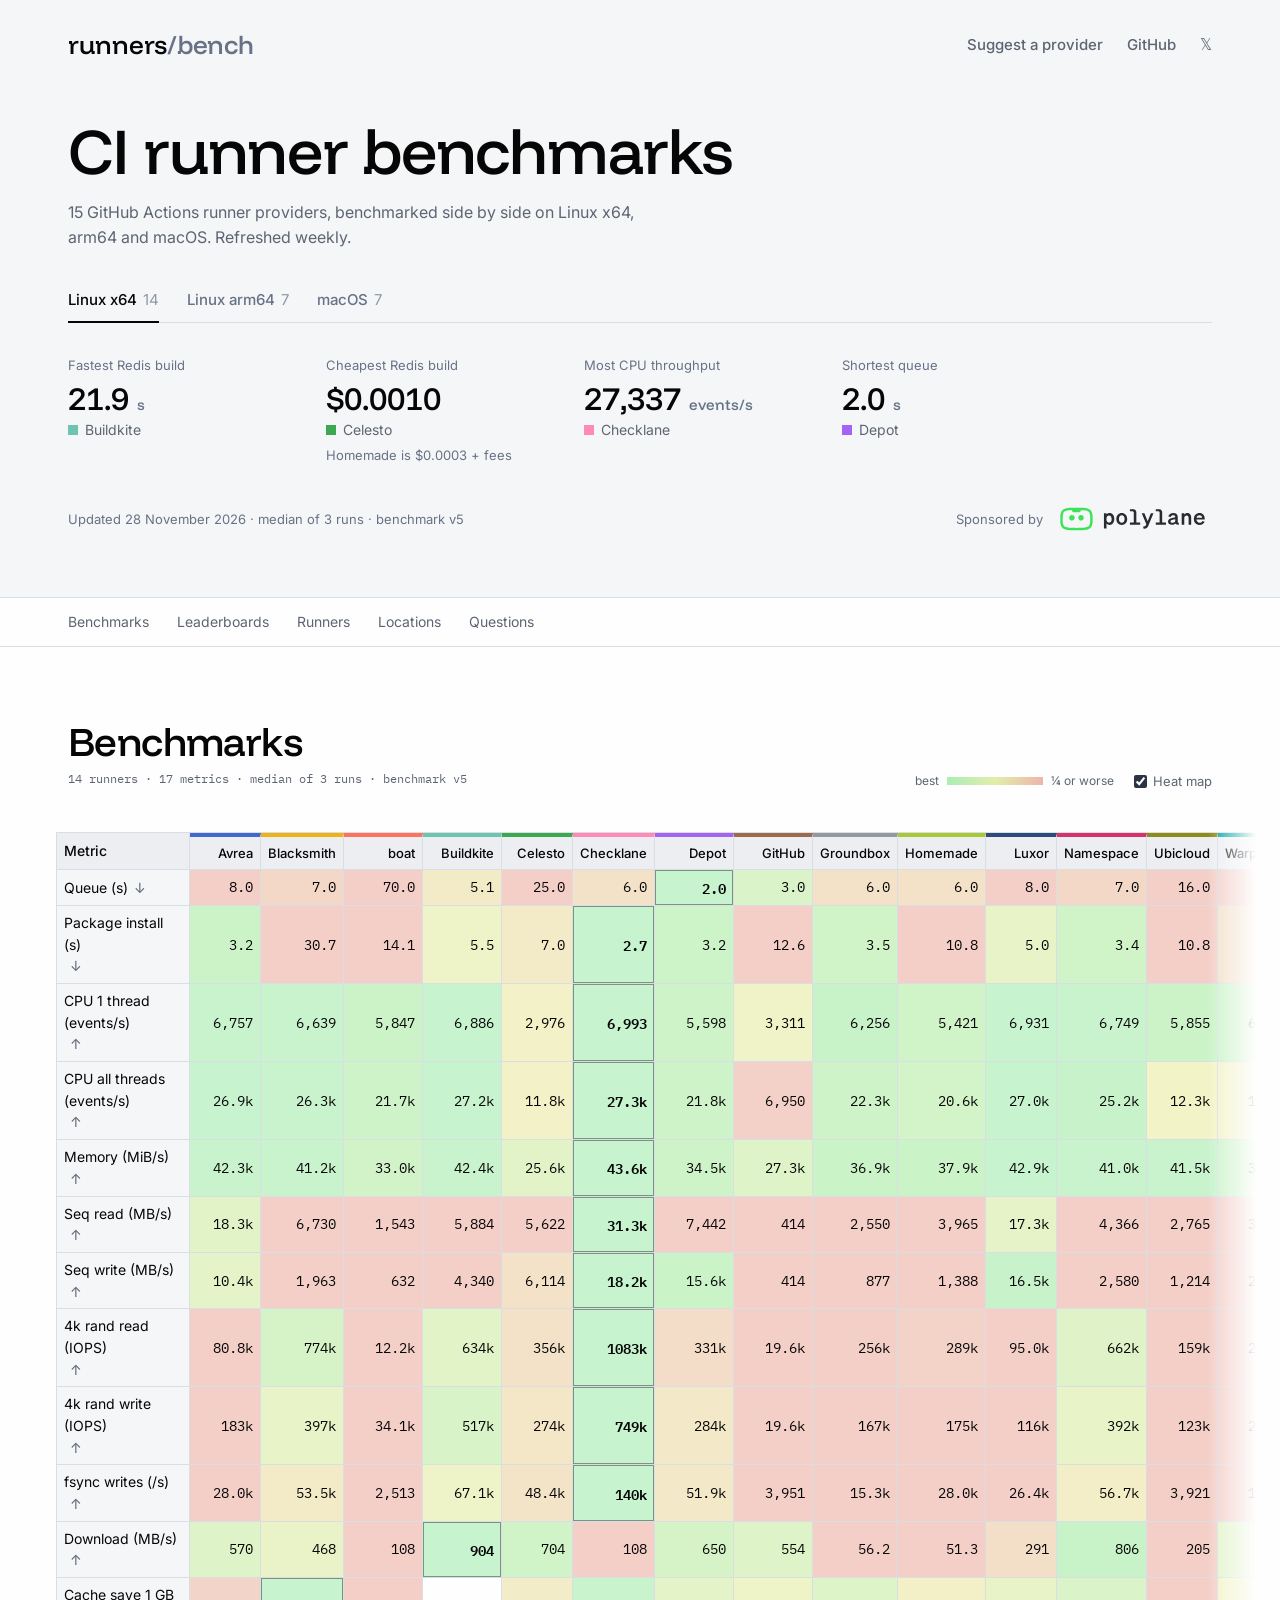
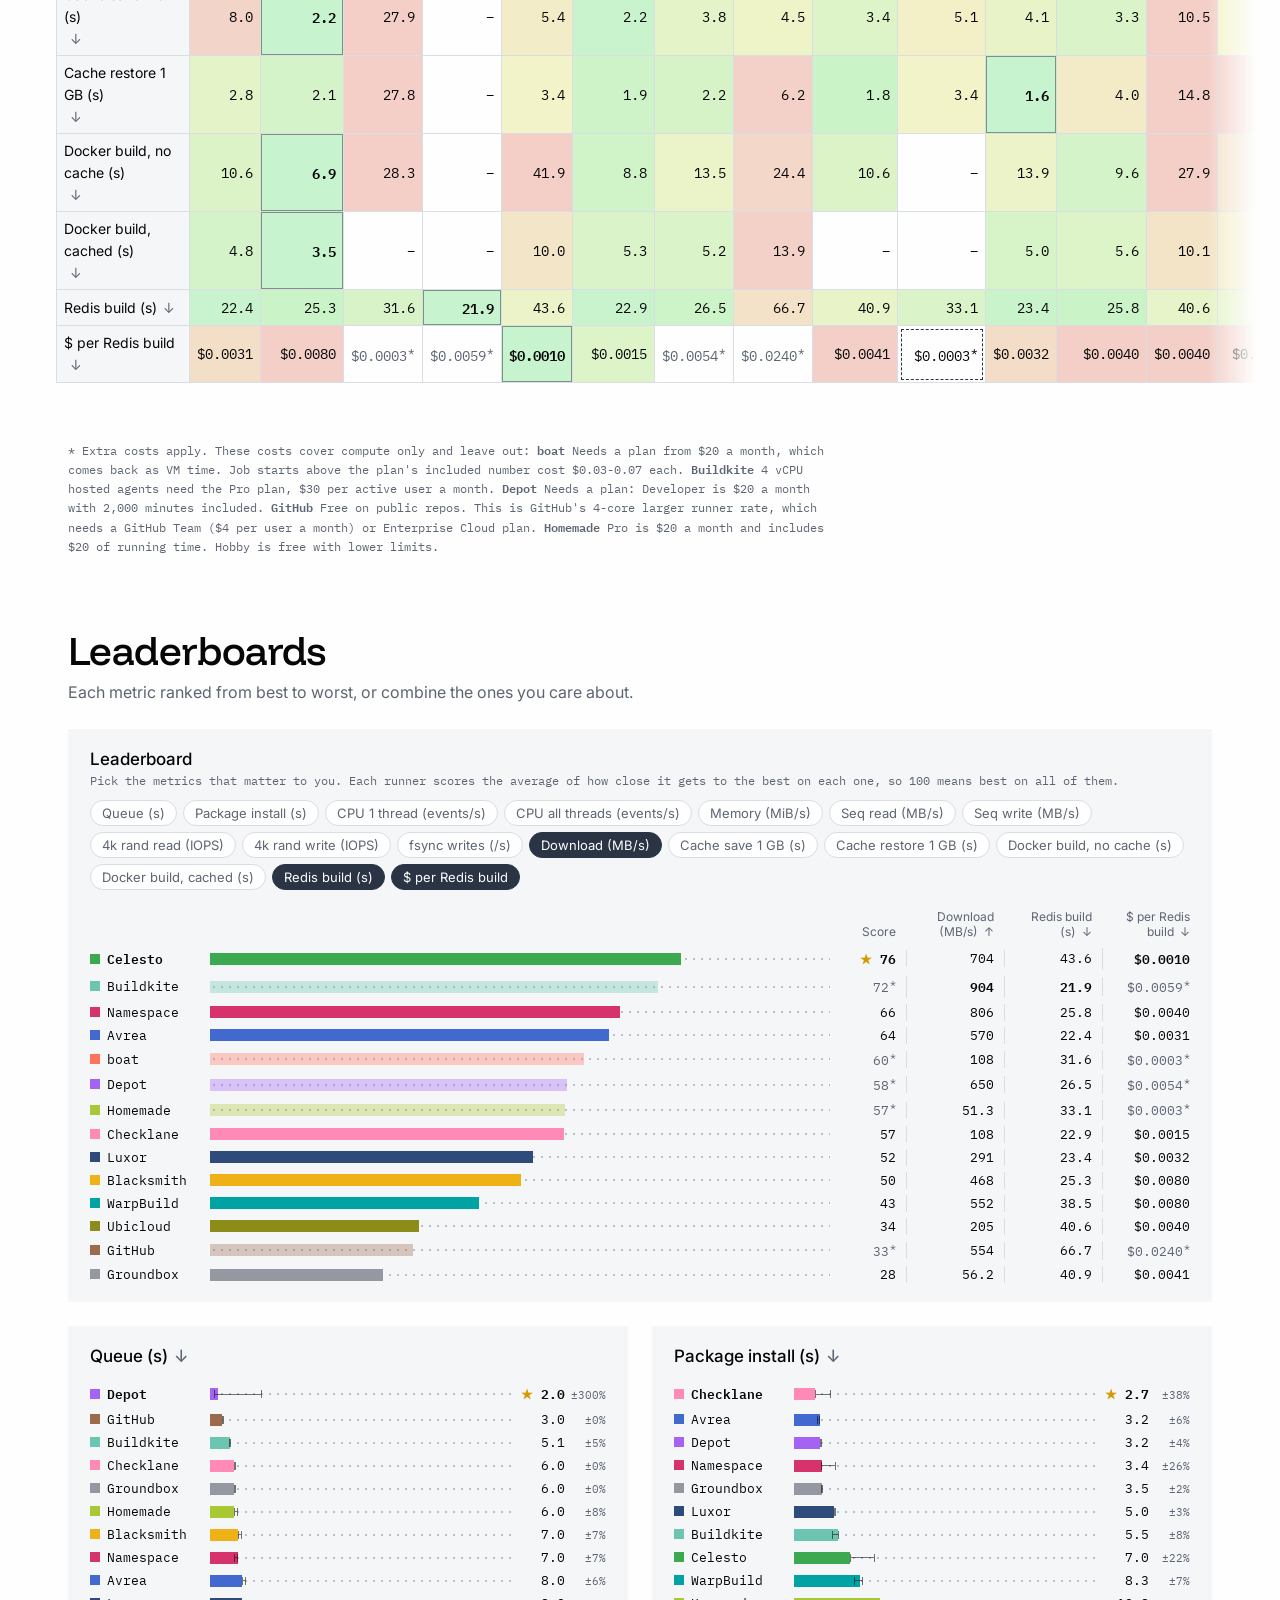
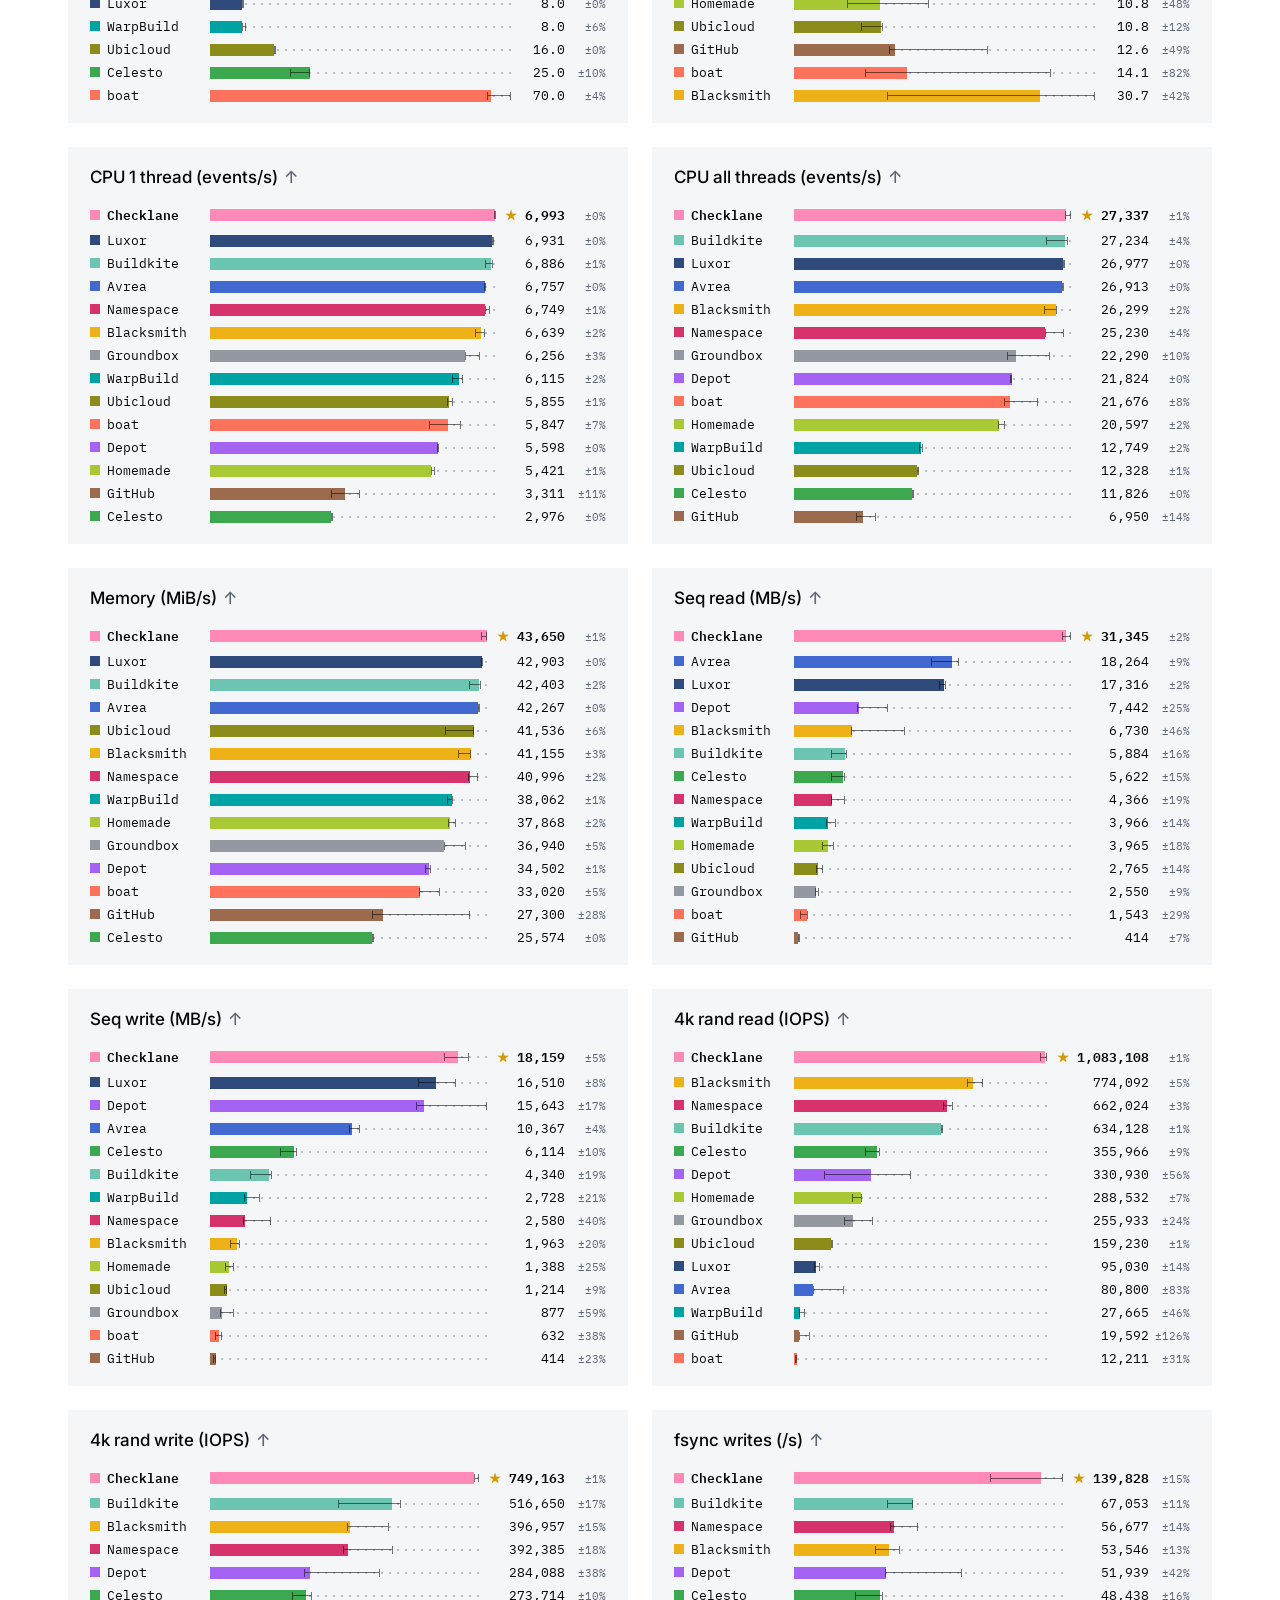
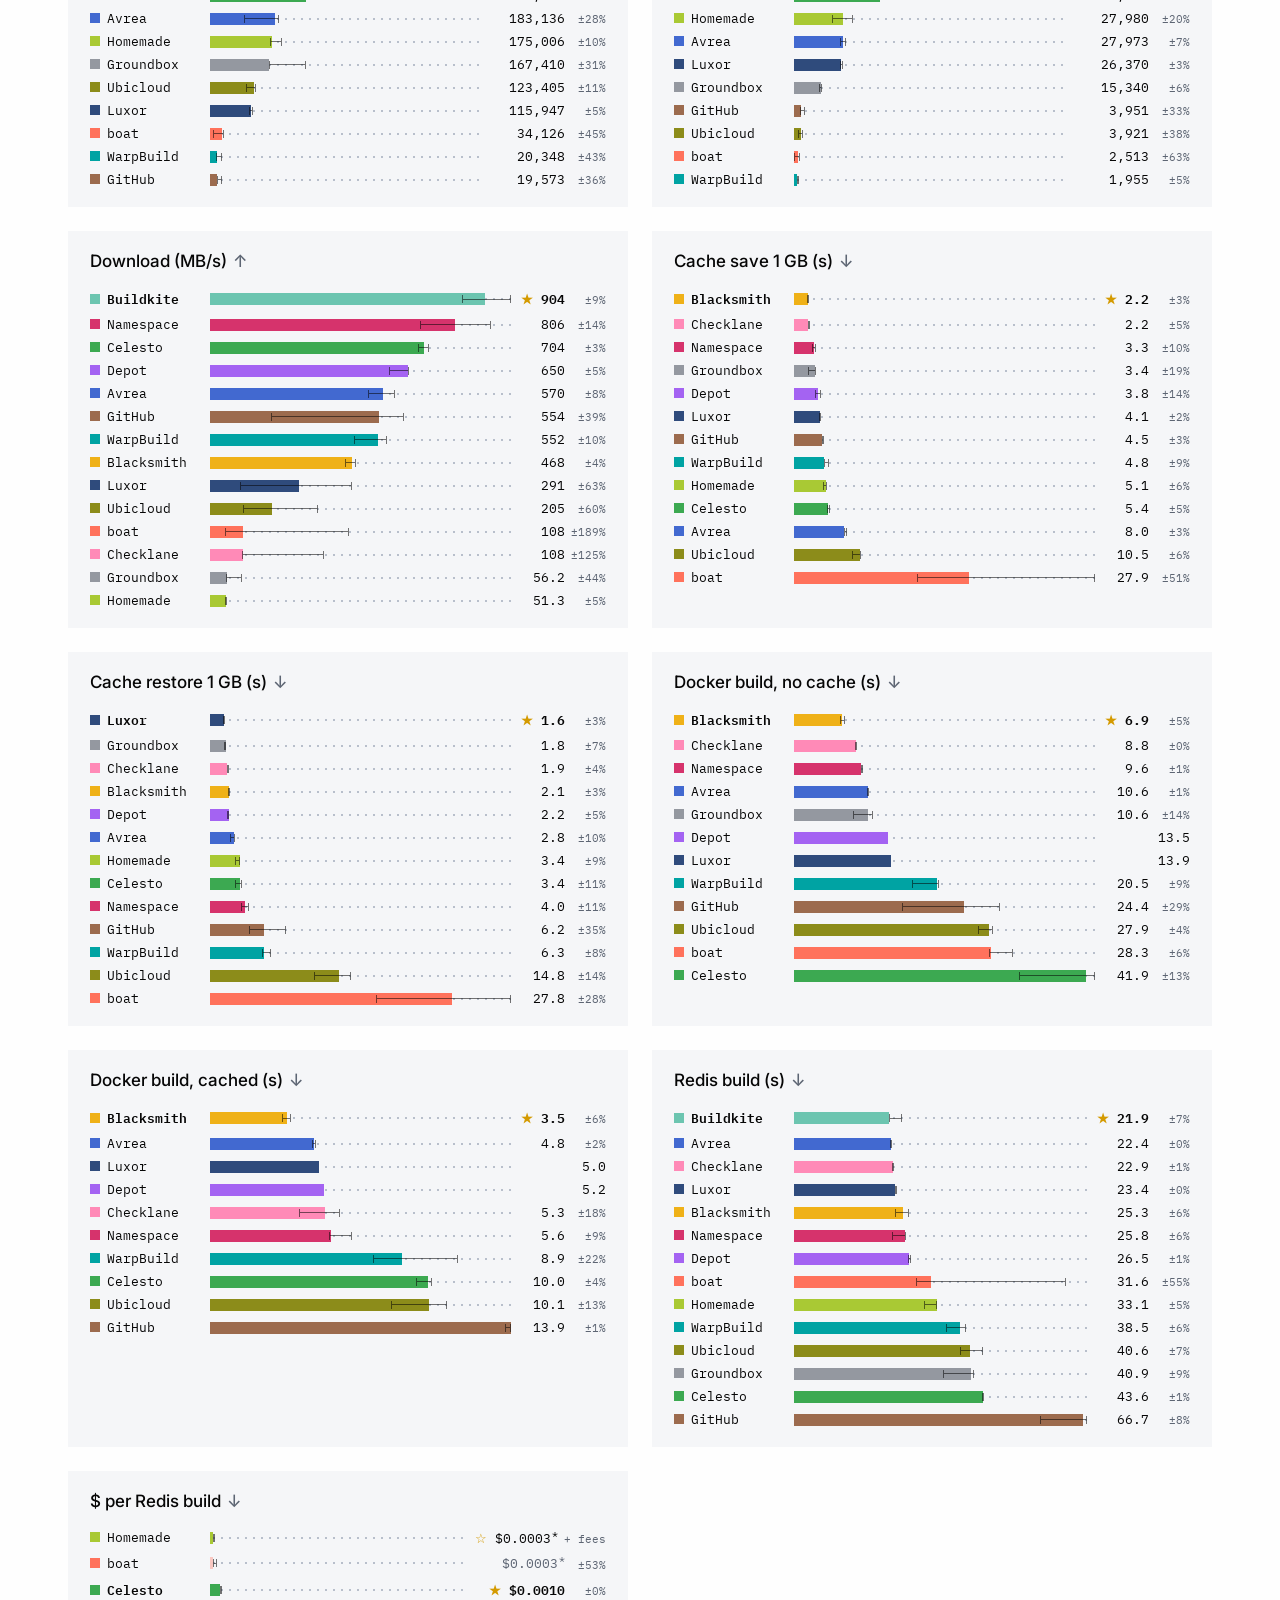
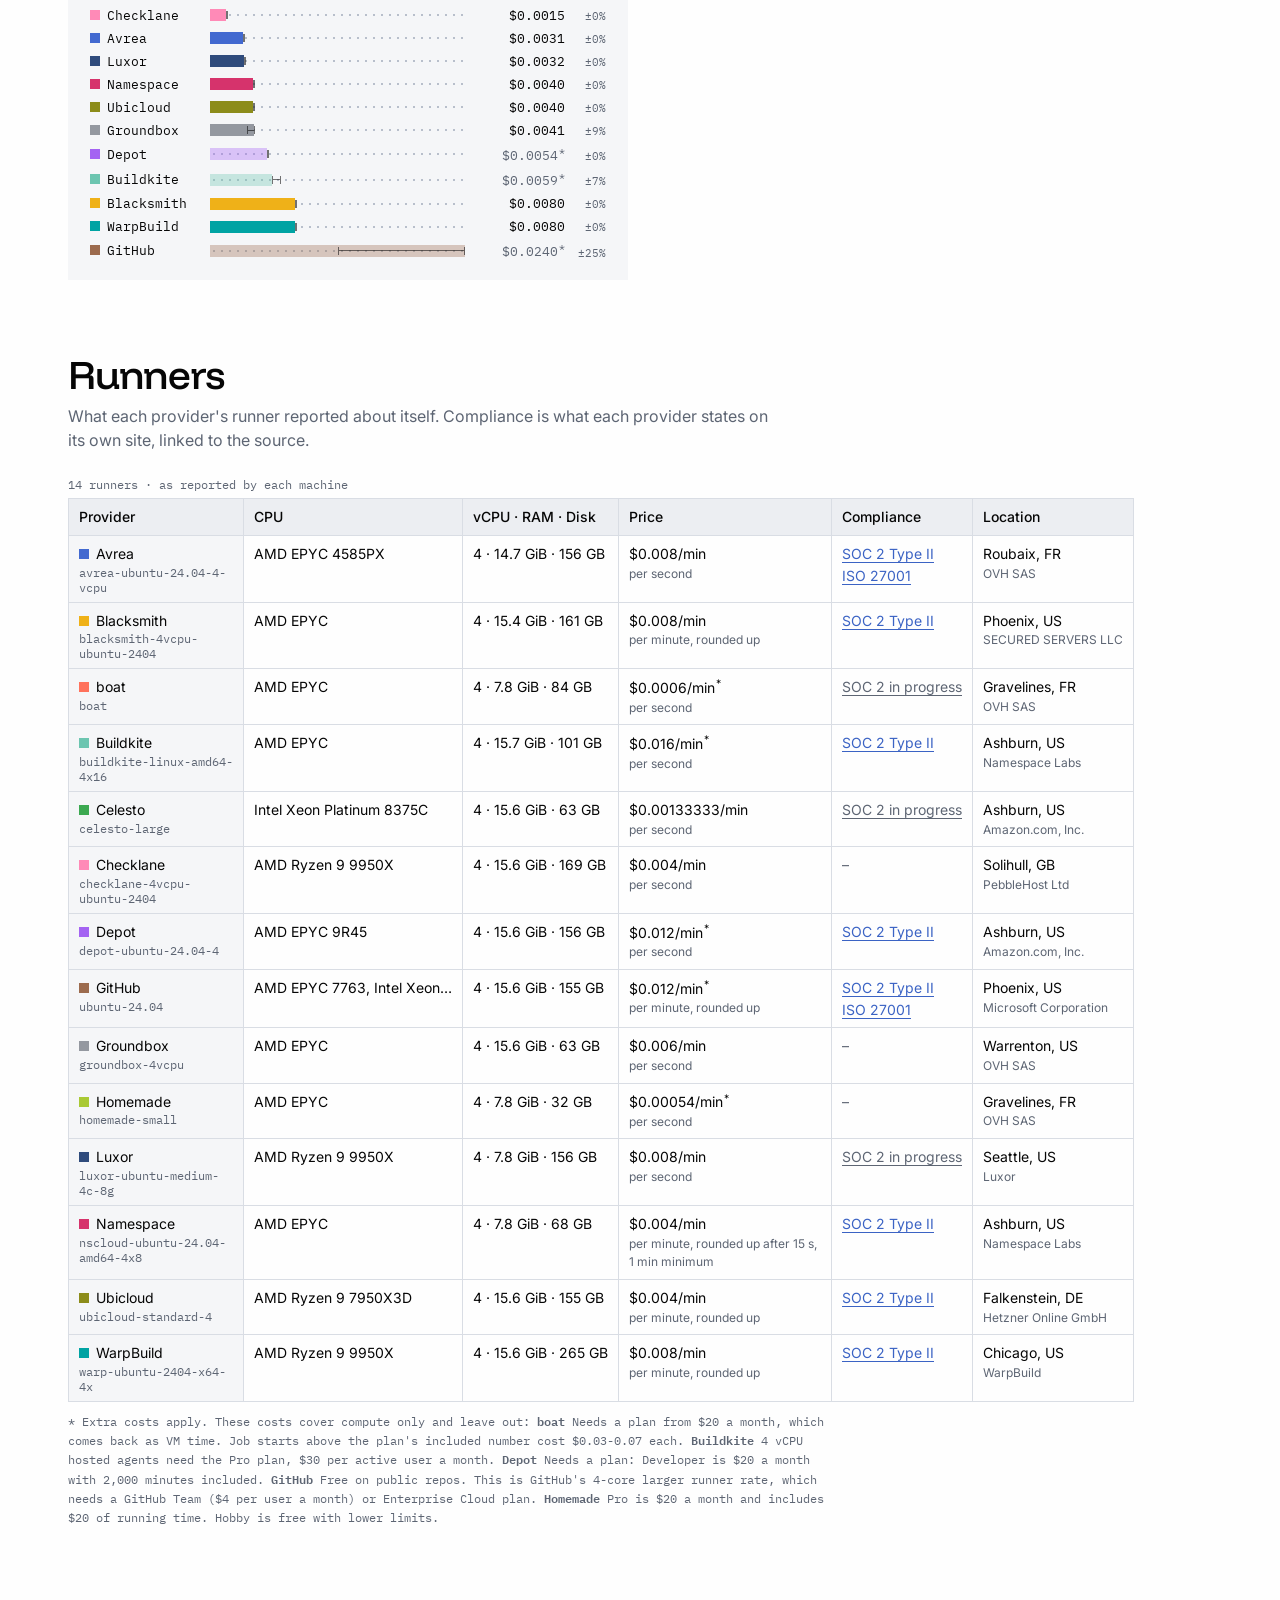
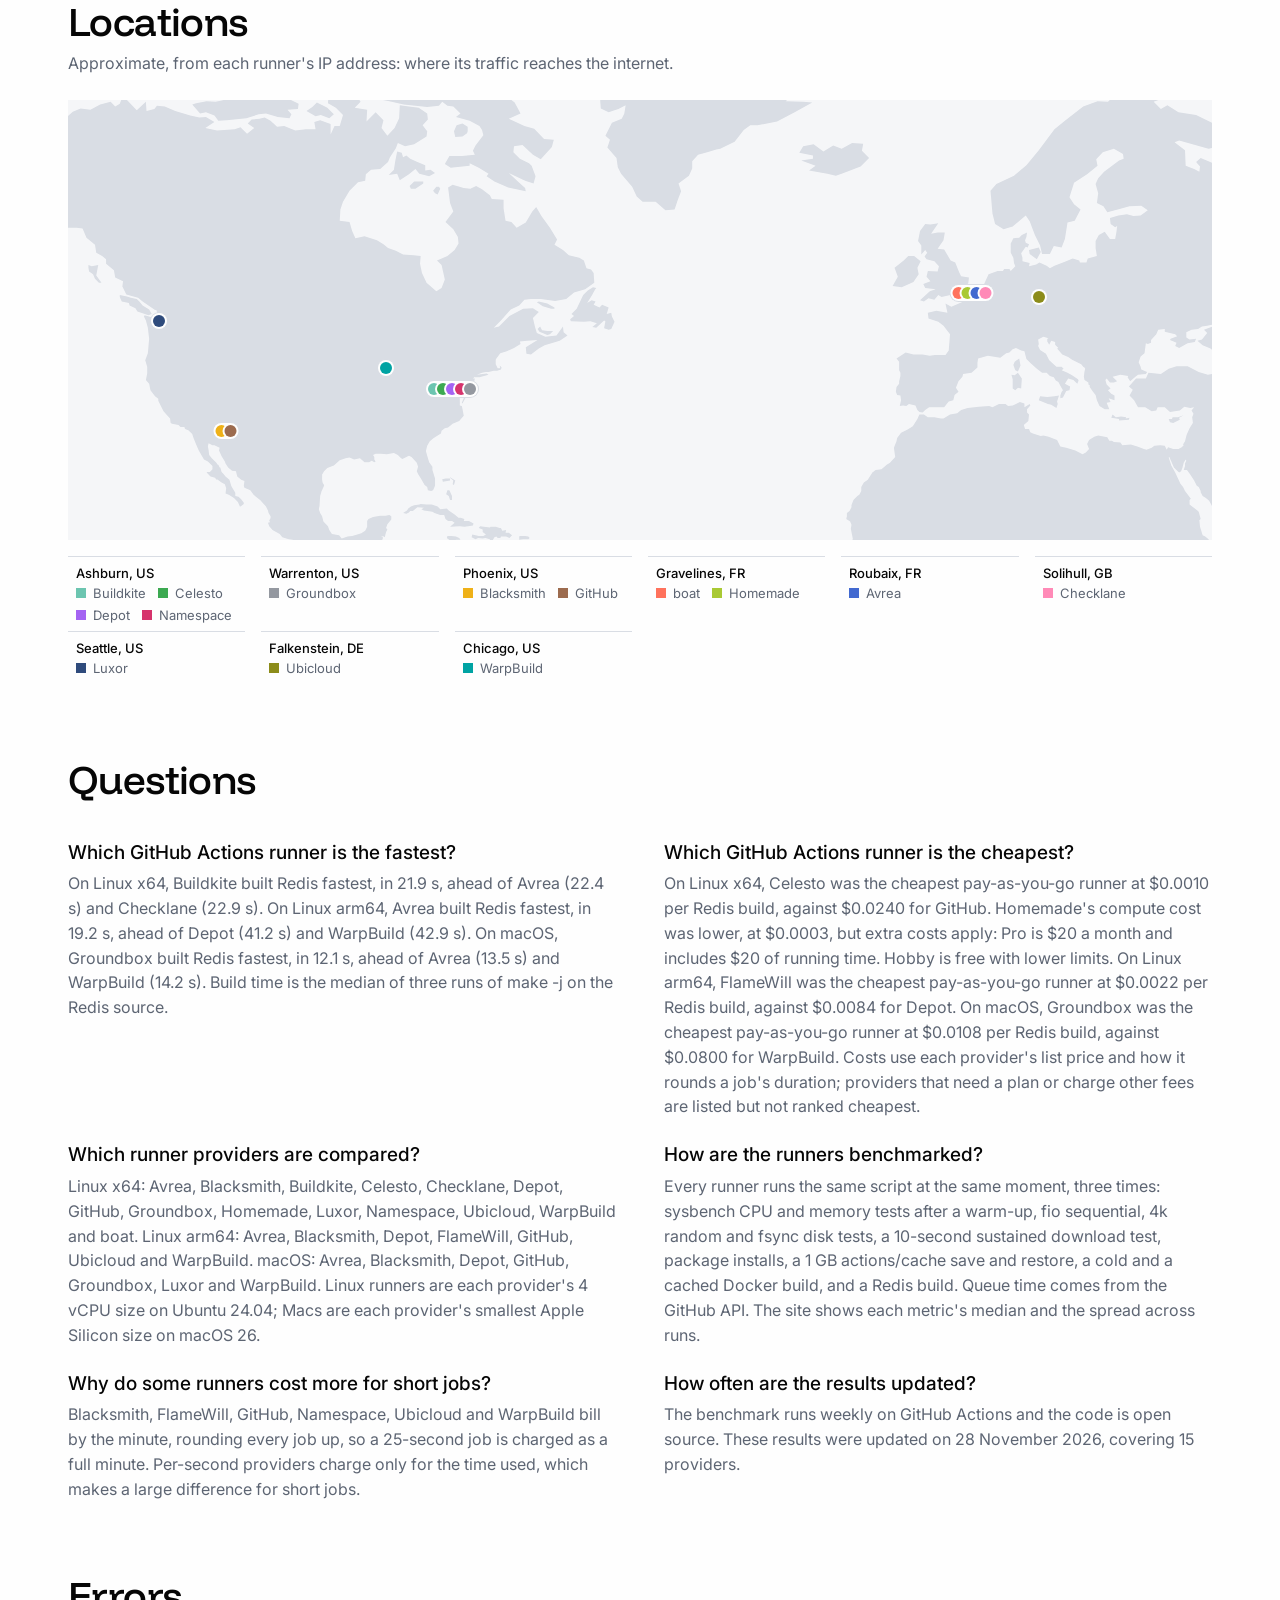
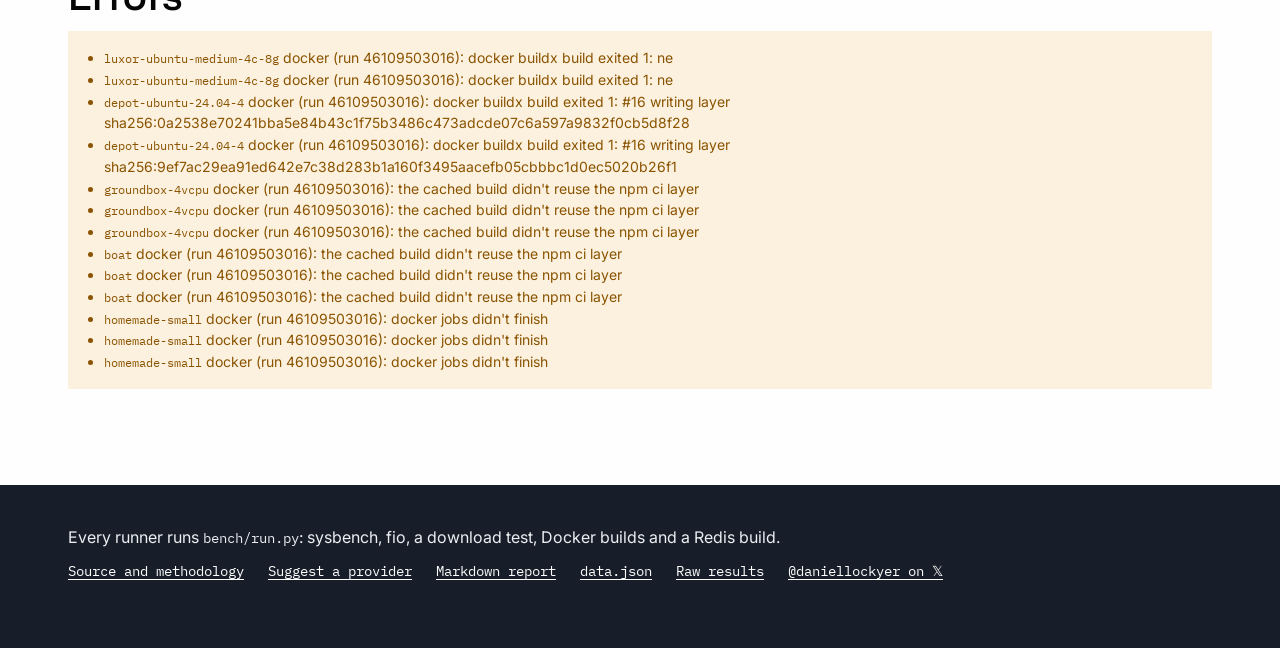
==== commit be5acafb: "Publish results from run 46109503016" ====
--- a/index.html
+++ b/index.html
@@ -52,7 +52,7 @@
     "name": "Daniel Lockyer",
     "url": "https://x.com/daniellockyer"
    },
-   "dateModified": "2026-11-27T16:11:40.019238+00:00",
+   "dateModified": "2026-11-28T05:00:17.534821+00:00",
    "isAccessibleForFree": true,
    "sameAs": "https://github.com/lockyer-labs/runnersbench",
    "keywords": [
@@ -89,6 +89,8 @@
     "Download (MB/s)",
     "Cache save 1 GB (s)",
     "Cache restore 1 GB (s)",
+    "Docker build, no cache (s)",
+    "Docker build, cached (s)",
     "Redis build (s)",
     "$ per Redis build"
    ],
@@ -119,7 +121,7 @@
      "name": "Which GitHub Actions runner is the fastest?",
      "acceptedAnswer": {
       "@type": "Answer",
-      "text": "On Linux x64, Avrea built Redis fastest, in 22.4 s, ahead of Buildkite (23.2 s) and Luxor (23.3 s). On Linux arm64, Avrea built Redis fastest, in 19.1 s, ahead of Depot (40.2 s) and FlameWill (41.8 s). On macOS, Groundbox built Redis fastest, in 12.4 s, ahead of Avrea (13.2 s) and WarpBuild (15.8 s). Build time is the median of three runs of make -j on the Redis source."
+      "text": "On Linux x64, Buildkite built Redis fastest, in 21.9 s, ahead of Avrea (22.4 s) and Checklane (22.9 s). On Linux arm64, Avrea built Redis fastest, in 19.2 s, ahead of Depot (41.2 s) and WarpBuild (42.9 s). On macOS, Groundbox built Redis fastest, in 12.1 s, ahead of Avrea (13.5 s) and WarpBuild (14.2 s). Build time is the median of three runs of make -j on the Redis source."
      }
     },
     {
@@ -127,7 +129,7 @@
      "name": "Which GitHub Actions runner is the cheapest?",
      "acceptedAnswer": {
       "@type": "Answer",
-      "text": "On Linux x64, Celesto was the cheapest pay-as-you-go runner at $0.0010 per Redis build, against $0.0120 for GitHub. boat's compute cost was lower, at $0.0003, but extra costs apply: Needs a plan from $20 a month, which comes back as VM time. Job starts above the plan's included number cost $0.03-0.07 each. On Linux arm64, FlameWill was the cheapest pay-as-you-go runner at $0.0022 per Redis build, against $0.0082 for Depot. On macOS, Groundbox was the cheapest pay-as-you-go runner at $0.0108 per Redis build, against $0.0800 for WarpBuild. Costs use each provider's list price and how it rounds a job's duration; providers that need a plan or charge other fees are listed but not ranked cheapest."
+      "text": "On Linux x64, Celesto was the cheapest pay-as-you-go runner at $0.0010 per Redis build, against $0.0240 for GitHub. Homemade's compute cost was lower, at $0.0003, but extra costs apply: Pro is $20 a month and includes $20 of running time. Hobby is free with lower limits. On Linux arm64, FlameWill was the cheapest pay-as-you-go runner at $0.0022 per Redis build, against $0.0084 for Depot. On macOS, Groundbox was the cheapest pay-as-you-go runner at $0.0108 per Redis build, against $0.0800 for WarpBuild. Costs use each provider's list price and how it rounds a job's duration; providers that need a plan or charge other fees are listed but not ranked cheapest."
      }
     },
     {
@@ -143,7 +145,7 @@
      "name": "How are the runners benchmarked?",
      "acceptedAnswer": {
       "@type": "Answer",
-      "text": "Every runner runs the same script at the same moment, three times: sysbench CPU and memory tests after a warm-up, fio sequential, 4k random and fsync disk tests, a 10-second sustained download test, package installs, a 1 GB actions/cache save and restore, and a Redis build. Queue time comes from the GitHub API. The site shows each metric's median and the spread across runs."
+      "text": "Every runner runs the same script at the same moment, three times: sysbench CPU and memory tests after a warm-up, fio sequential, 4k random and fsync disk tests, a 10-second sustained download test, package installs, a 1 GB actions/cache save and restore, a cold and a cached Docker build, and a Redis build. Queue time comes from the GitHub API. The site shows each metric's median and the spread across runs."
      }
     },
     {
@@ -159,7 +161,7 @@
      "name": "How often are the results updated?",
      "acceptedAnswer": {
       "@type": "Answer",
-      "text": "The benchmark runs weekly on GitHub Actions and the code is open source. These results were updated on 27 November 2026, covering 15 providers."
+      "text": "The benchmark runs weekly on GitHub Actions and the code is open source. These results were updated on 28 November 2026, covering 15 providers."
      }
     }
    ]
@@ -170,8 +172,8 @@
   <link rel="preconnect" href="https://fonts.googleapis.com">
   <link rel="preconnect" href="https://fonts.gstatic.com" crossorigin>
   <link rel="stylesheet" href="https://fonts.googleapis.com/css2?family=Funnel+Display:wght@500&family=IBM+Plex+Mono:wght@400;500&family=Inter:wght@400;500;600&display=swap">
-  <link rel="stylesheet" href="style.css?v=1795795900">
-  <script src="app.js?v=1795795900" defer></script>
+  <link rel="stylesheet" href="style.css?v=46109503016">
+  <script src="app.js?v=46109503016" defer></script>
 </head>
 <body>
   <header class="hero">
@@ -237,12 +239,12 @@
     <section id="questions">
       <h2>Questions</h2>
       <div class="faq">
-        <div><h3>Which GitHub Actions runner is the fastest?</h3><p>On Linux x64, Avrea built Redis fastest, in 22.4 s, ahead of Buildkite (23.2 s) and Luxor (23.3 s). On Linux arm64, Avrea built Redis fastest, in 19.1 s, ahead of Depot (40.2 s) and FlameWill (41.8 s). On macOS, Groundbox built Redis fastest, in 12.4 s, ahead of Avrea (13.2 s) and WarpBuild (15.8 s). Build time is the median of three runs of make -j on the Redis source.</p></div>
-        <div><h3>Which GitHub Actions runner is the cheapest?</h3><p>On Linux x64, Celesto was the cheapest pay-as-you-go runner at $0.0010 per Redis build, against $0.0120 for GitHub. boat&#x27;s compute cost was lower, at $0.0003, but extra costs apply: Needs a plan from $20 a month, which comes back as VM time. Job starts above the plan&#x27;s included number cost $0.03-0.07 each. On Linux arm64, FlameWill was the cheapest pay-as-you-go runner at $0.0022 per Redis build, against $0.0082 for Depot. On macOS, Groundbox was the cheapest pay-as-you-go runner at $0.0108 per Redis build, against $0.0800 for WarpBuild. Costs use each provider&#x27;s list price and how it rounds a job&#x27;s duration; providers that need a plan or charge other fees are listed but not ranked cheapest.</p></div>
+        <div><h3>Which GitHub Actions runner is the fastest?</h3><p>On Linux x64, Buildkite built Redis fastest, in 21.9 s, ahead of Avrea (22.4 s) and Checklane (22.9 s). On Linux arm64, Avrea built Redis fastest, in 19.2 s, ahead of Depot (41.2 s) and WarpBuild (42.9 s). On macOS, Groundbox built Redis fastest, in 12.1 s, ahead of Avrea (13.5 s) and WarpBuild (14.2 s). Build time is the median of three runs of make -j on the Redis source.</p></div>
+        <div><h3>Which GitHub Actions runner is the cheapest?</h3><p>On Linux x64, Celesto was the cheapest pay-as-you-go runner at $0.0010 per Redis build, against $0.0240 for GitHub. Homemade&#x27;s compute cost was lower, at $0.0003, but extra costs apply: Pro is $20 a month and includes $20 of running time. Hobby is free with lower limits. On Linux arm64, FlameWill was the cheapest pay-as-you-go runner at $0.0022 per Redis build, against $0.0084 for Depot. On macOS, Groundbox was the cheapest pay-as-you-go runner at $0.0108 per Redis build, against $0.0800 for WarpBuild. Costs use each provider&#x27;s list price and how it rounds a job&#x27;s duration; providers that need a plan or charge other fees are listed but not ranked cheapest.</p></div>
         <div><h3>Which runner providers are compared?</h3><p>Linux x64: Avrea, Blacksmith, Buildkite, Celesto, Checklane, Depot, GitHub, Groundbox, Homemade, Luxor, Namespace, Ubicloud, WarpBuild and boat. Linux arm64: Avrea, Blacksmith, Depot, FlameWill, GitHub, Ubicloud and WarpBuild. macOS: Avrea, Blacksmith, Depot, GitHub, Groundbox, Luxor and WarpBuild. Linux runners are each provider&#x27;s 4 vCPU size on Ubuntu 24.04; Macs are each provider&#x27;s smallest Apple Silicon size on macOS 26.</p></div>
-        <div><h3>How are the runners benchmarked?</h3><p>Every runner runs the same script at the same moment, three times: sysbench CPU and memory tests after a warm-up, fio sequential, 4k random and fsync disk tests, a 10-second sustained download test, package installs, a 1 GB actions/cache save and restore, and a Redis build. Queue time comes from the GitHub API. The site shows each metric&#x27;s median and the spread across runs.</p></div>
+        <div><h3>How are the runners benchmarked?</h3><p>Every runner runs the same script at the same moment, three times: sysbench CPU and memory tests after a warm-up, fio sequential, 4k random and fsync disk tests, a 10-second sustained download test, package installs, a 1 GB actions/cache save and restore, a cold and a cached Docker build, and a Redis build. Queue time comes from the GitHub API. The site shows each metric&#x27;s median and the spread across runs.</p></div>
         <div><h3>Why do some runners cost more for short jobs?</h3><p>Blacksmith, FlameWill, GitHub, Namespace, Ubicloud and WarpBuild bill by the minute, rounding every job up, so a 25-second job is charged as a full minute. Per-second providers charge only for the time used, which makes a large difference for short jobs.</p></div>
-        <div><h3>How often are the results updated?</h3><p>The benchmark runs weekly on GitHub Actions and the code is open source. These results were updated on 27 November 2026, covering 15 providers.</p></div>
+        <div><h3>How often are the results updated?</h3><p>The benchmark runs weekly on GitHub Actions and the code is open source. These results were updated on 28 November 2026, covering 15 providers.</p></div>
       </div>
     </section>
     <section id="errors-section" hidden>
@@ -252,7 +254,7 @@
   </main>
   <footer>
     <div class="wrap">
-      <p>Every runner runs <code>bench/run.py</code>: sysbench, fio, a download test and a Redis build.</p>
+      <p>Every runner runs <code>bench/run.py</code>: sysbench, fio, a download test, Docker builds and a Redis build.</p>
       <p class="links">
         <a href="https://github.com/lockyer-labs/runnersbench">Source and methodology</a>
         <a href="https://github.com/lockyer-labs/runnersbench/issues/new?template=provider.yml">Suggest a provider</a>
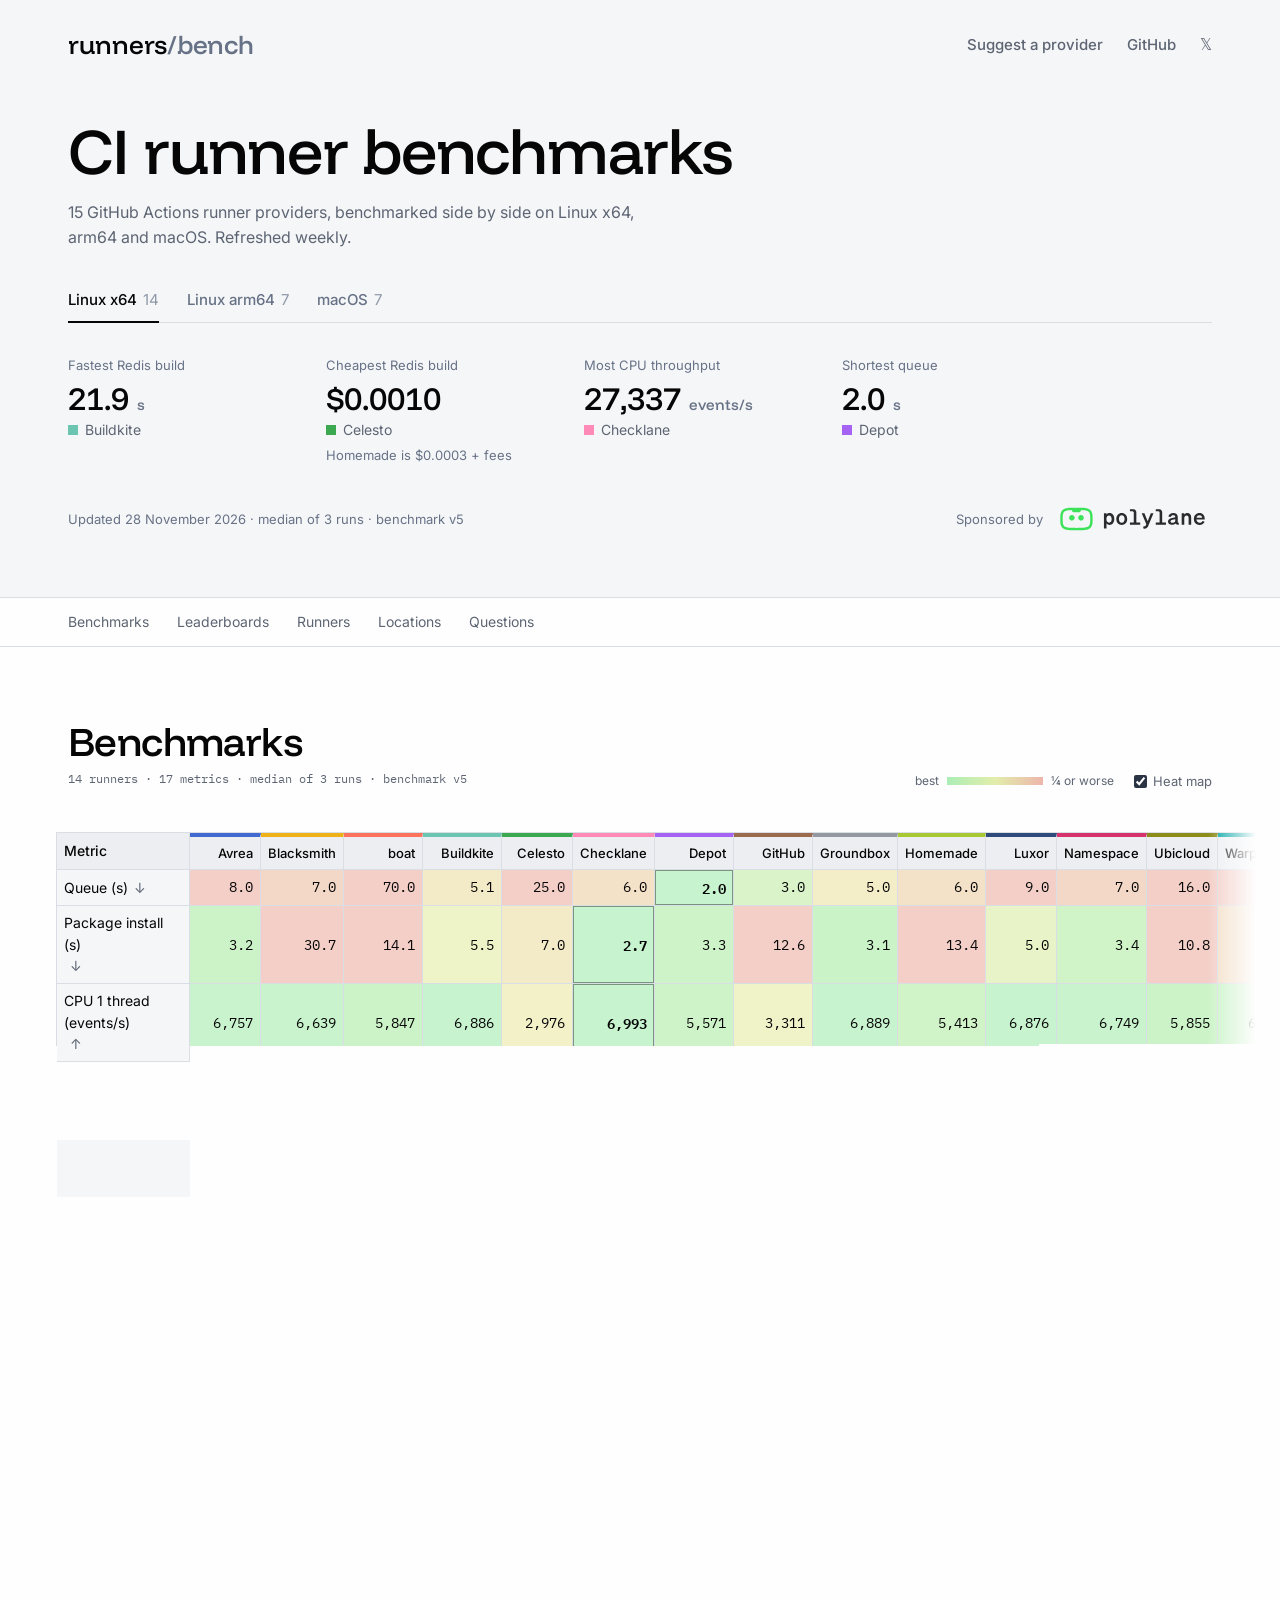
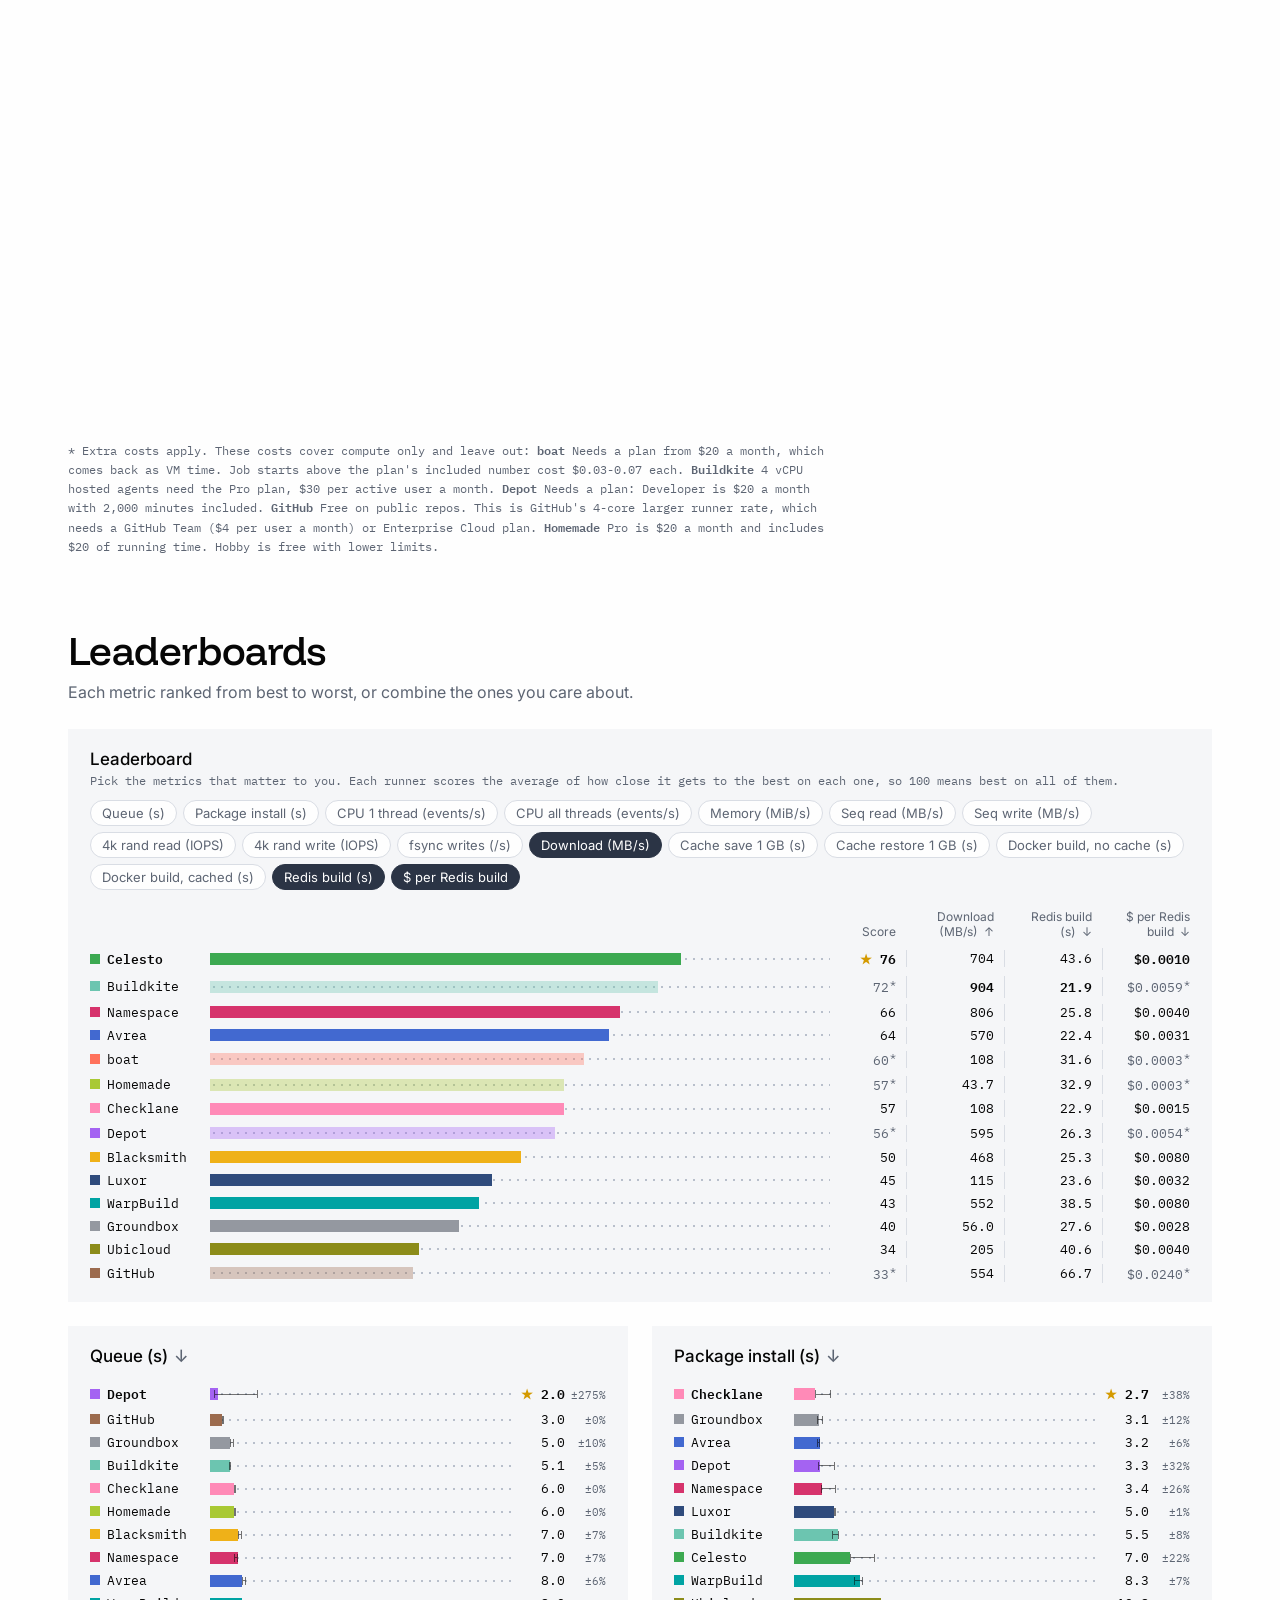
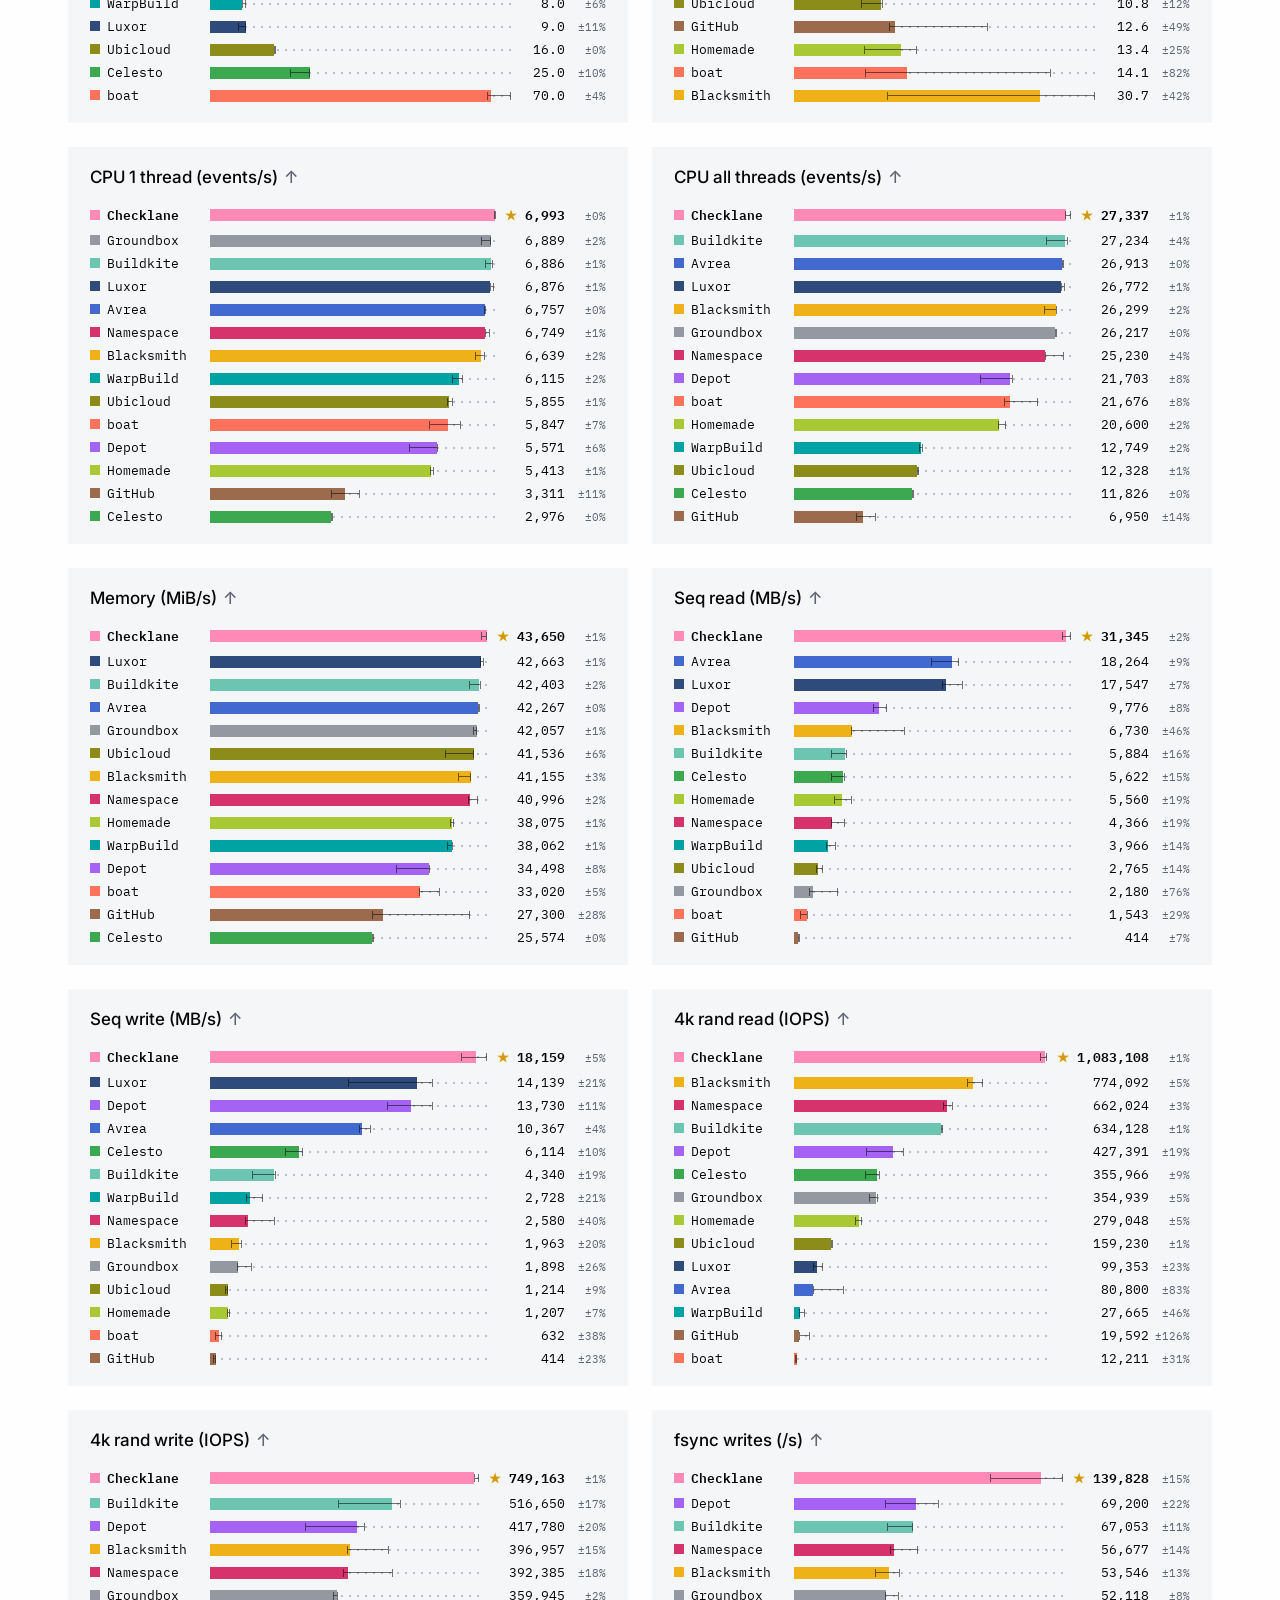
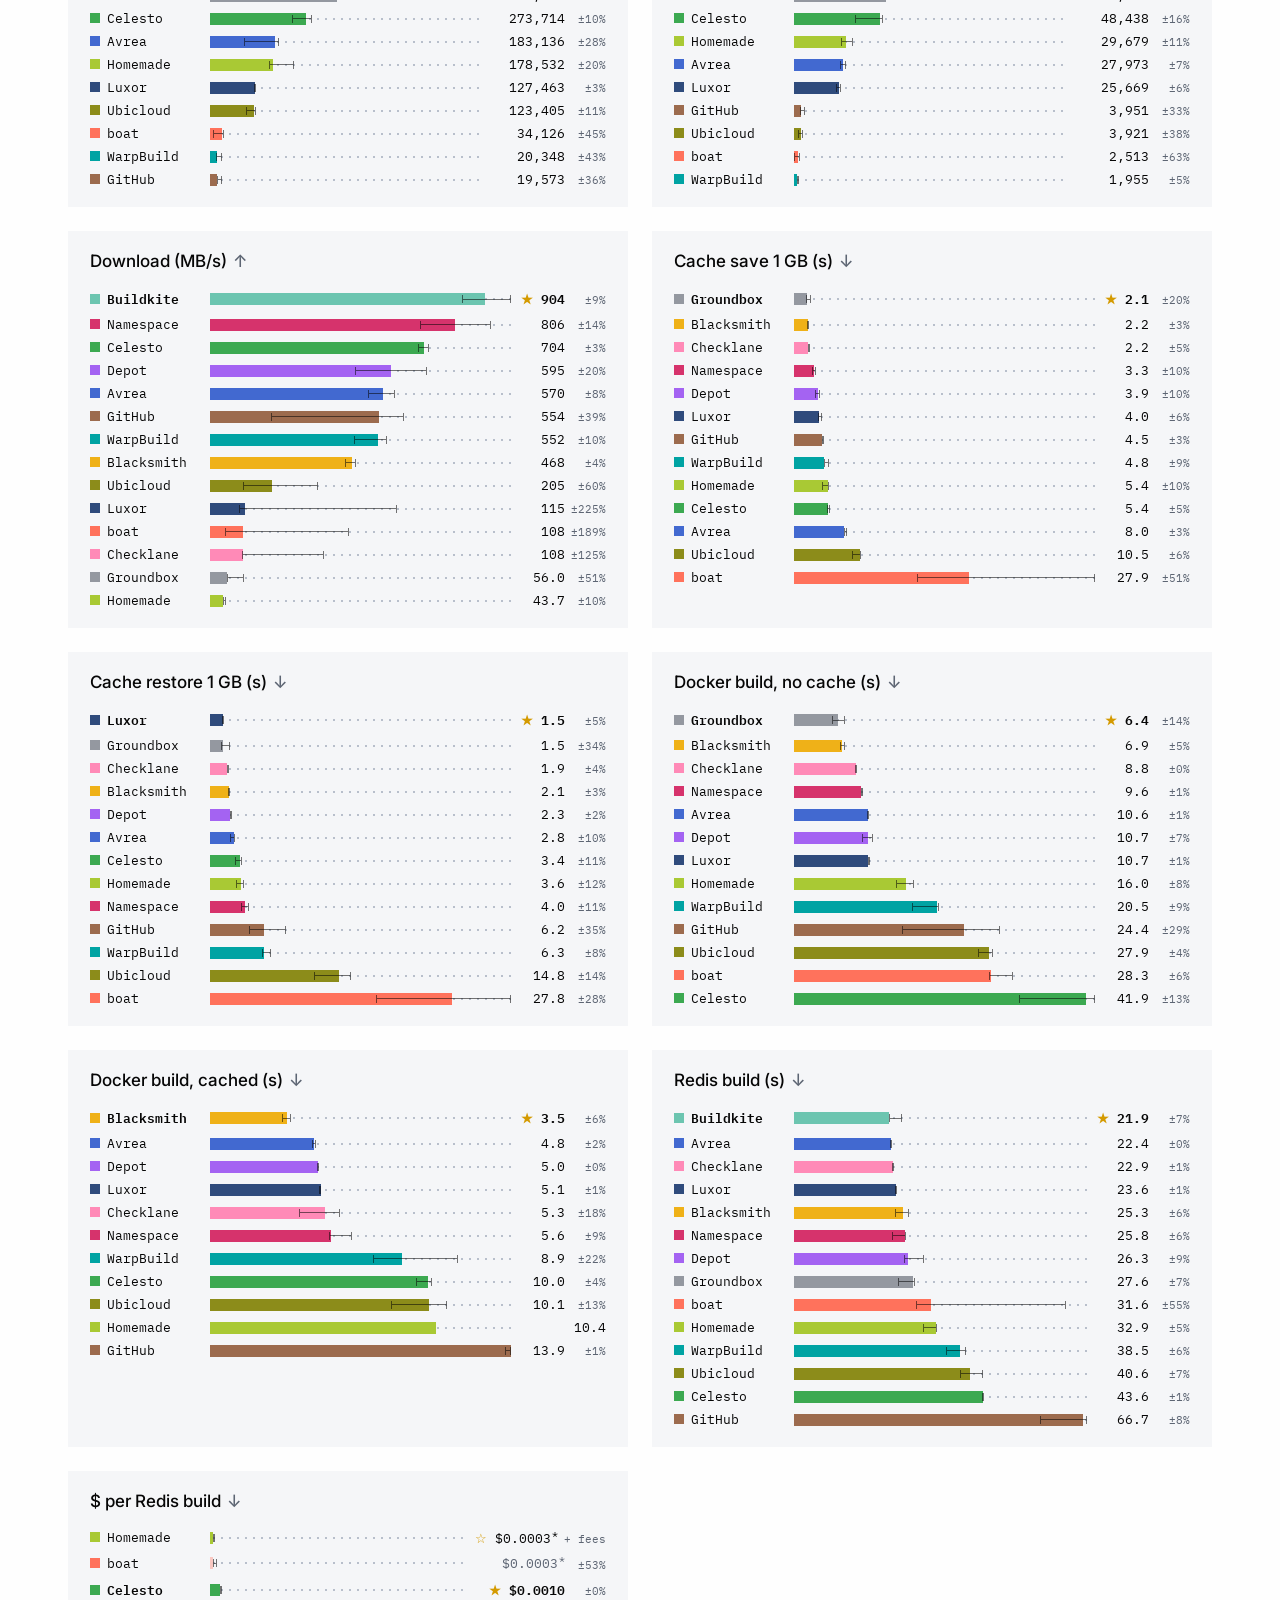
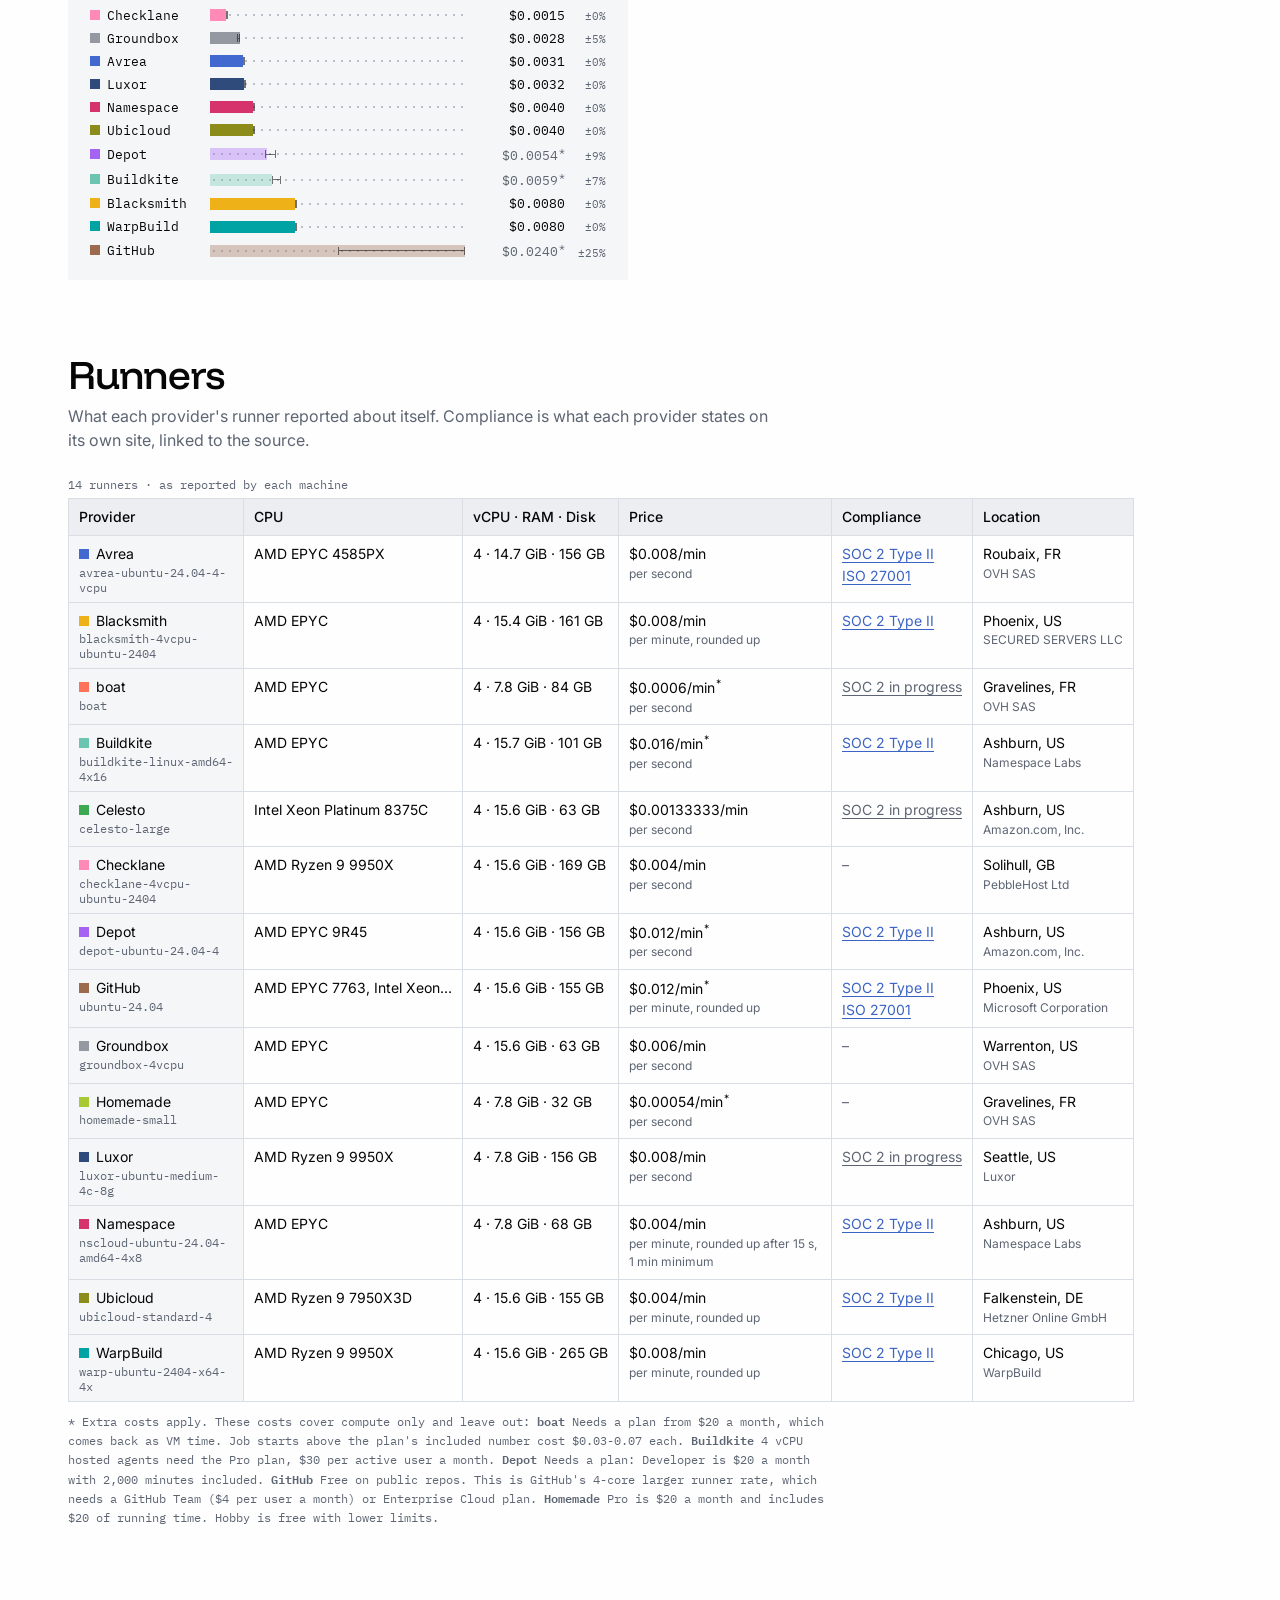
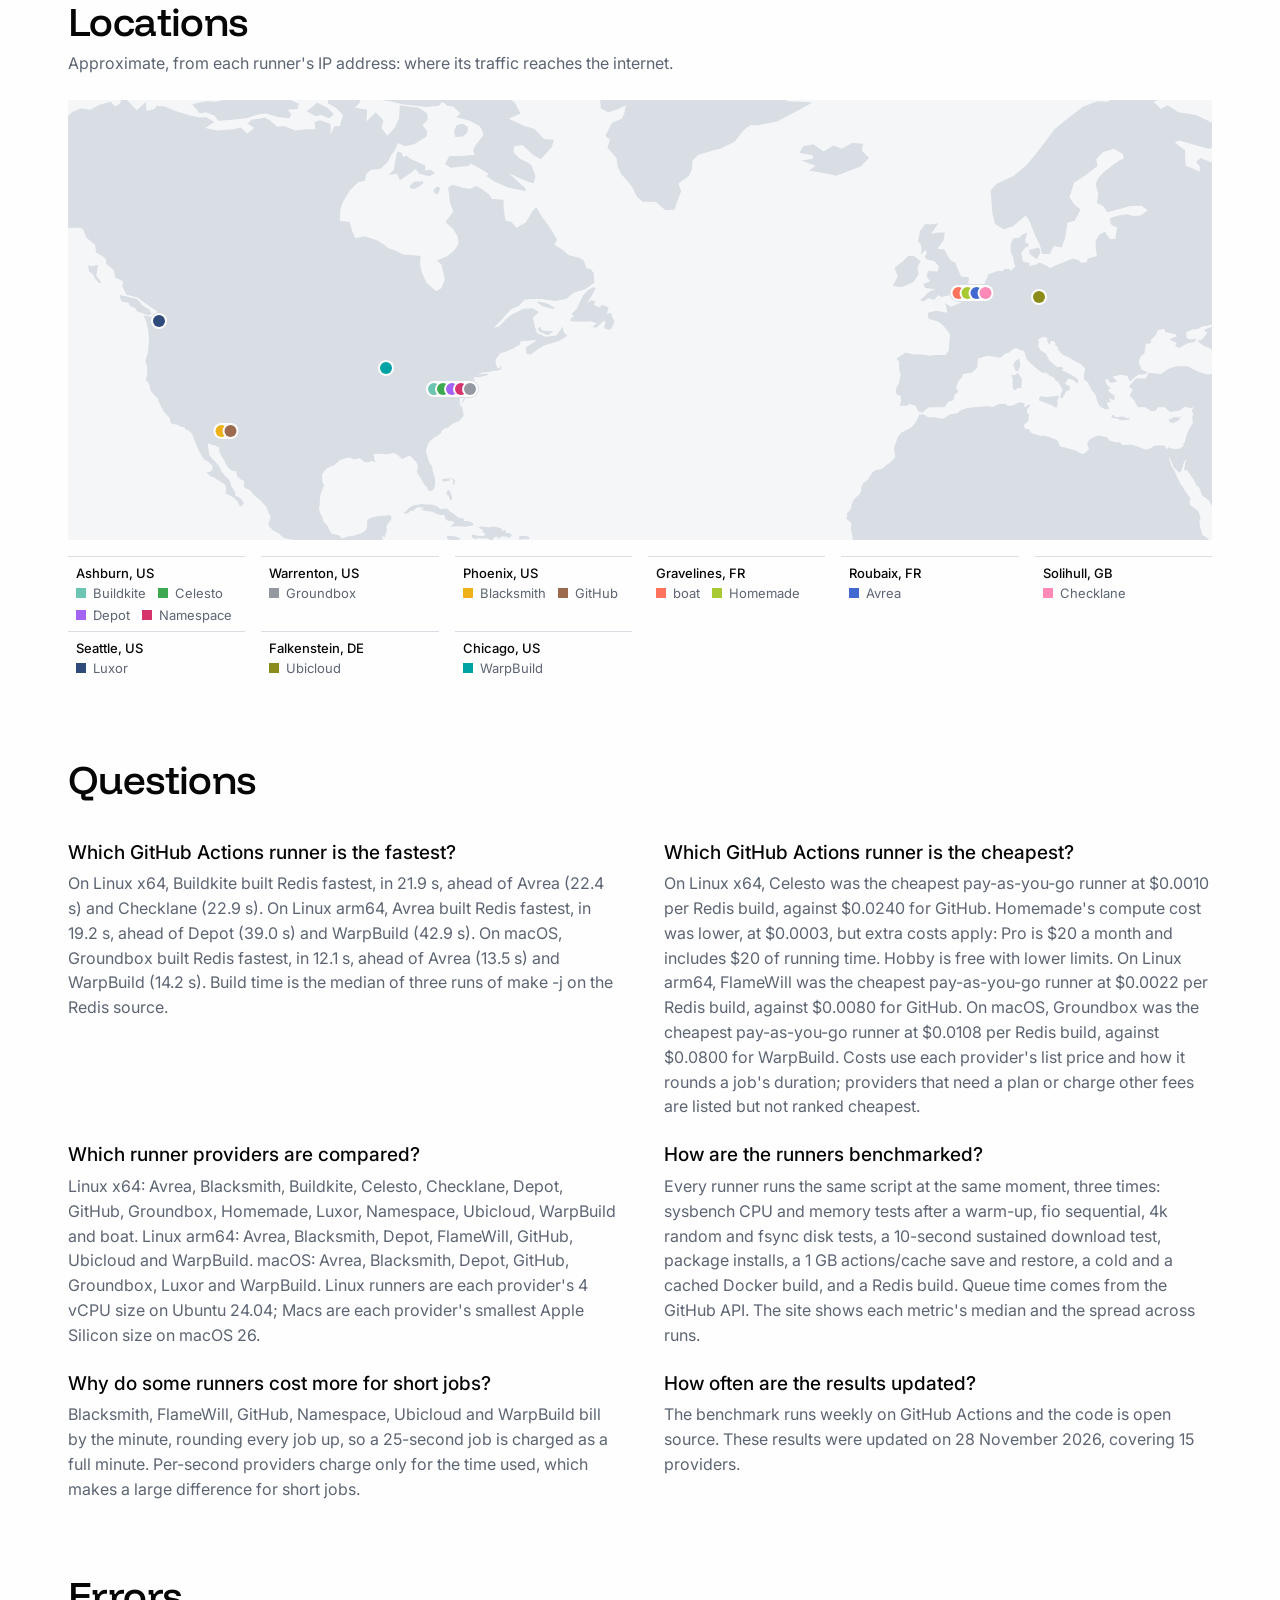
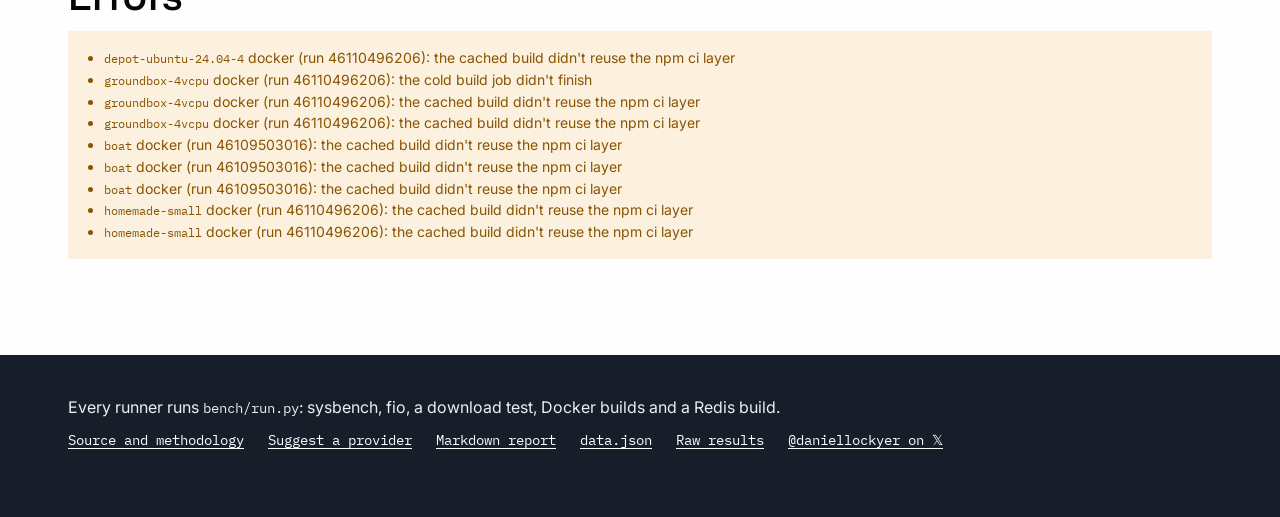
==== commit 9212db26: "Publish results from run 46110496206" ====
--- a/index.html
+++ b/index.html
@@ -52,7 +52,7 @@
     "name": "Daniel Lockyer",
     "url": "https://x.com/daniellockyer"
    },
-   "dateModified": "2026-11-28T05:00:17.534821+00:00",
+   "dateModified": "2026-11-28T05:16:43.449955+00:00",
    "isAccessibleForFree": true,
    "sameAs": "https://github.com/lockyer-labs/runnersbench",
    "keywords": [
@@ -121,7 +121,7 @@
      "name": "Which GitHub Actions runner is the fastest?",
      "acceptedAnswer": {
       "@type": "Answer",
-      "text": "On Linux x64, Buildkite built Redis fastest, in 21.9 s, ahead of Avrea (22.4 s) and Checklane (22.9 s). On Linux arm64, Avrea built Redis fastest, in 19.2 s, ahead of Depot (41.2 s) and WarpBuild (42.9 s). On macOS, Groundbox built Redis fastest, in 12.1 s, ahead of Avrea (13.5 s) and WarpBuild (14.2 s). Build time is the median of three runs of make -j on the Redis source."
+      "text": "On Linux x64, Buildkite built Redis fastest, in 21.9 s, ahead of Avrea (22.4 s) and Checklane (22.9 s). On Linux arm64, Avrea built Redis fastest, in 19.2 s, ahead of Depot (39.0 s) and WarpBuild (42.9 s). On macOS, Groundbox built Redis fastest, in 12.1 s, ahead of Avrea (13.5 s) and WarpBuild (14.2 s). Build time is the median of three runs of make -j on the Redis source."
      }
     },
     {
@@ -129,7 +129,7 @@
      "name": "Which GitHub Actions runner is the cheapest?",
      "acceptedAnswer": {
       "@type": "Answer",
-      "text": "On Linux x64, Celesto was the cheapest pay-as-you-go runner at $0.0010 per Redis build, against $0.0240 for GitHub. Homemade's compute cost was lower, at $0.0003, but extra costs apply: Pro is $20 a month and includes $20 of running time. Hobby is free with lower limits. On Linux arm64, FlameWill was the cheapest pay-as-you-go runner at $0.0022 per Redis build, against $0.0084 for Depot. On macOS, Groundbox was the cheapest pay-as-you-go runner at $0.0108 per Redis build, against $0.0800 for WarpBuild. Costs use each provider's list price and how it rounds a job's duration; providers that need a plan or charge other fees are listed but not ranked cheapest."
+      "text": "On Linux x64, Celesto was the cheapest pay-as-you-go runner at $0.0010 per Redis build, against $0.0240 for GitHub. Homemade's compute cost was lower, at $0.0003, but extra costs apply: Pro is $20 a month and includes $20 of running time. Hobby is free with lower limits. On Linux arm64, FlameWill was the cheapest pay-as-you-go runner at $0.0022 per Redis build, against $0.0080 for GitHub. On macOS, Groundbox was the cheapest pay-as-you-go runner at $0.0108 per Redis build, against $0.0800 for WarpBuild. Costs use each provider's list price and how it rounds a job's duration; providers that need a plan or charge other fees are listed but not ranked cheapest."
      }
     },
     {
@@ -172,8 +172,8 @@
   <link rel="preconnect" href="https://fonts.googleapis.com">
   <link rel="preconnect" href="https://fonts.gstatic.com" crossorigin>
   <link rel="stylesheet" href="https://fonts.googleapis.com/css2?family=Funnel+Display:wght@500&family=IBM+Plex+Mono:wght@400;500&family=Inter:wght@400;500;600&display=swap">
-  <link rel="stylesheet" href="style.css?v=46109503016">
-  <script src="app.js?v=46109503016" defer></script>
+  <link rel="stylesheet" href="style.css?v=46110496206">
+  <script src="app.js?v=46110496206" defer></script>
 </head>
 <body>
   <header class="hero">
@@ -239,8 +239,8 @@
     <section id="questions">
       <h2>Questions</h2>
       <div class="faq">
-        <div><h3>Which GitHub Actions runner is the fastest?</h3><p>On Linux x64, Buildkite built Redis fastest, in 21.9 s, ahead of Avrea (22.4 s) and Checklane (22.9 s). On Linux arm64, Avrea built Redis fastest, in 19.2 s, ahead of Depot (41.2 s) and WarpBuild (42.9 s). On macOS, Groundbox built Redis fastest, in 12.1 s, ahead of Avrea (13.5 s) and WarpBuild (14.2 s). Build time is the median of three runs of make -j on the Redis source.</p></div>
-        <div><h3>Which GitHub Actions runner is the cheapest?</h3><p>On Linux x64, Celesto was the cheapest pay-as-you-go runner at $0.0010 per Redis build, against $0.0240 for GitHub. Homemade&#x27;s compute cost was lower, at $0.0003, but extra costs apply: Pro is $20 a month and includes $20 of running time. Hobby is free with lower limits. On Linux arm64, FlameWill was the cheapest pay-as-you-go runner at $0.0022 per Redis build, against $0.0084 for Depot. On macOS, Groundbox was the cheapest pay-as-you-go runner at $0.0108 per Redis build, against $0.0800 for WarpBuild. Costs use each provider&#x27;s list price and how it rounds a job&#x27;s duration; providers that need a plan or charge other fees are listed but not ranked cheapest.</p></div>
+        <div><h3>Which GitHub Actions runner is the fastest?</h3><p>On Linux x64, Buildkite built Redis fastest, in 21.9 s, ahead of Avrea (22.4 s) and Checklane (22.9 s). On Linux arm64, Avrea built Redis fastest, in 19.2 s, ahead of Depot (39.0 s) and WarpBuild (42.9 s). On macOS, Groundbox built Redis fastest, in 12.1 s, ahead of Avrea (13.5 s) and WarpBuild (14.2 s). Build time is the median of three runs of make -j on the Redis source.</p></div>
+        <div><h3>Which GitHub Actions runner is the cheapest?</h3><p>On Linux x64, Celesto was the cheapest pay-as-you-go runner at $0.0010 per Redis build, against $0.0240 for GitHub. Homemade&#x27;s compute cost was lower, at $0.0003, but extra costs apply: Pro is $20 a month and includes $20 of running time. Hobby is free with lower limits. On Linux arm64, FlameWill was the cheapest pay-as-you-go runner at $0.0022 per Redis build, against $0.0080 for GitHub. On macOS, Groundbox was the cheapest pay-as-you-go runner at $0.0108 per Redis build, against $0.0800 for WarpBuild. Costs use each provider&#x27;s list price and how it rounds a job&#x27;s duration; providers that need a plan or charge other fees are listed but not ranked cheapest.</p></div>
         <div><h3>Which runner providers are compared?</h3><p>Linux x64: Avrea, Blacksmith, Buildkite, Celesto, Checklane, Depot, GitHub, Groundbox, Homemade, Luxor, Namespace, Ubicloud, WarpBuild and boat. Linux arm64: Avrea, Blacksmith, Depot, FlameWill, GitHub, Ubicloud and WarpBuild. macOS: Avrea, Blacksmith, Depot, GitHub, Groundbox, Luxor and WarpBuild. Linux runners are each provider&#x27;s 4 vCPU size on Ubuntu 24.04; Macs are each provider&#x27;s smallest Apple Silicon size on macOS 26.</p></div>
         <div><h3>How are the runners benchmarked?</h3><p>Every runner runs the same script at the same moment, three times: sysbench CPU and memory tests after a warm-up, fio sequential, 4k random and fsync disk tests, a 10-second sustained download test, package installs, a 1 GB actions/cache save and restore, a cold and a cached Docker build, and a Redis build. Queue time comes from the GitHub API. The site shows each metric&#x27;s median and the spread across runs.</p></div>
         <div><h3>Why do some runners cost more for short jobs?</h3><p>Blacksmith, FlameWill, GitHub, Namespace, Ubicloud and WarpBuild bill by the minute, rounding every job up, so a 25-second job is charged as a full minute. Per-second providers charge only for the time used, which makes a large difference for short jobs.</p></div>
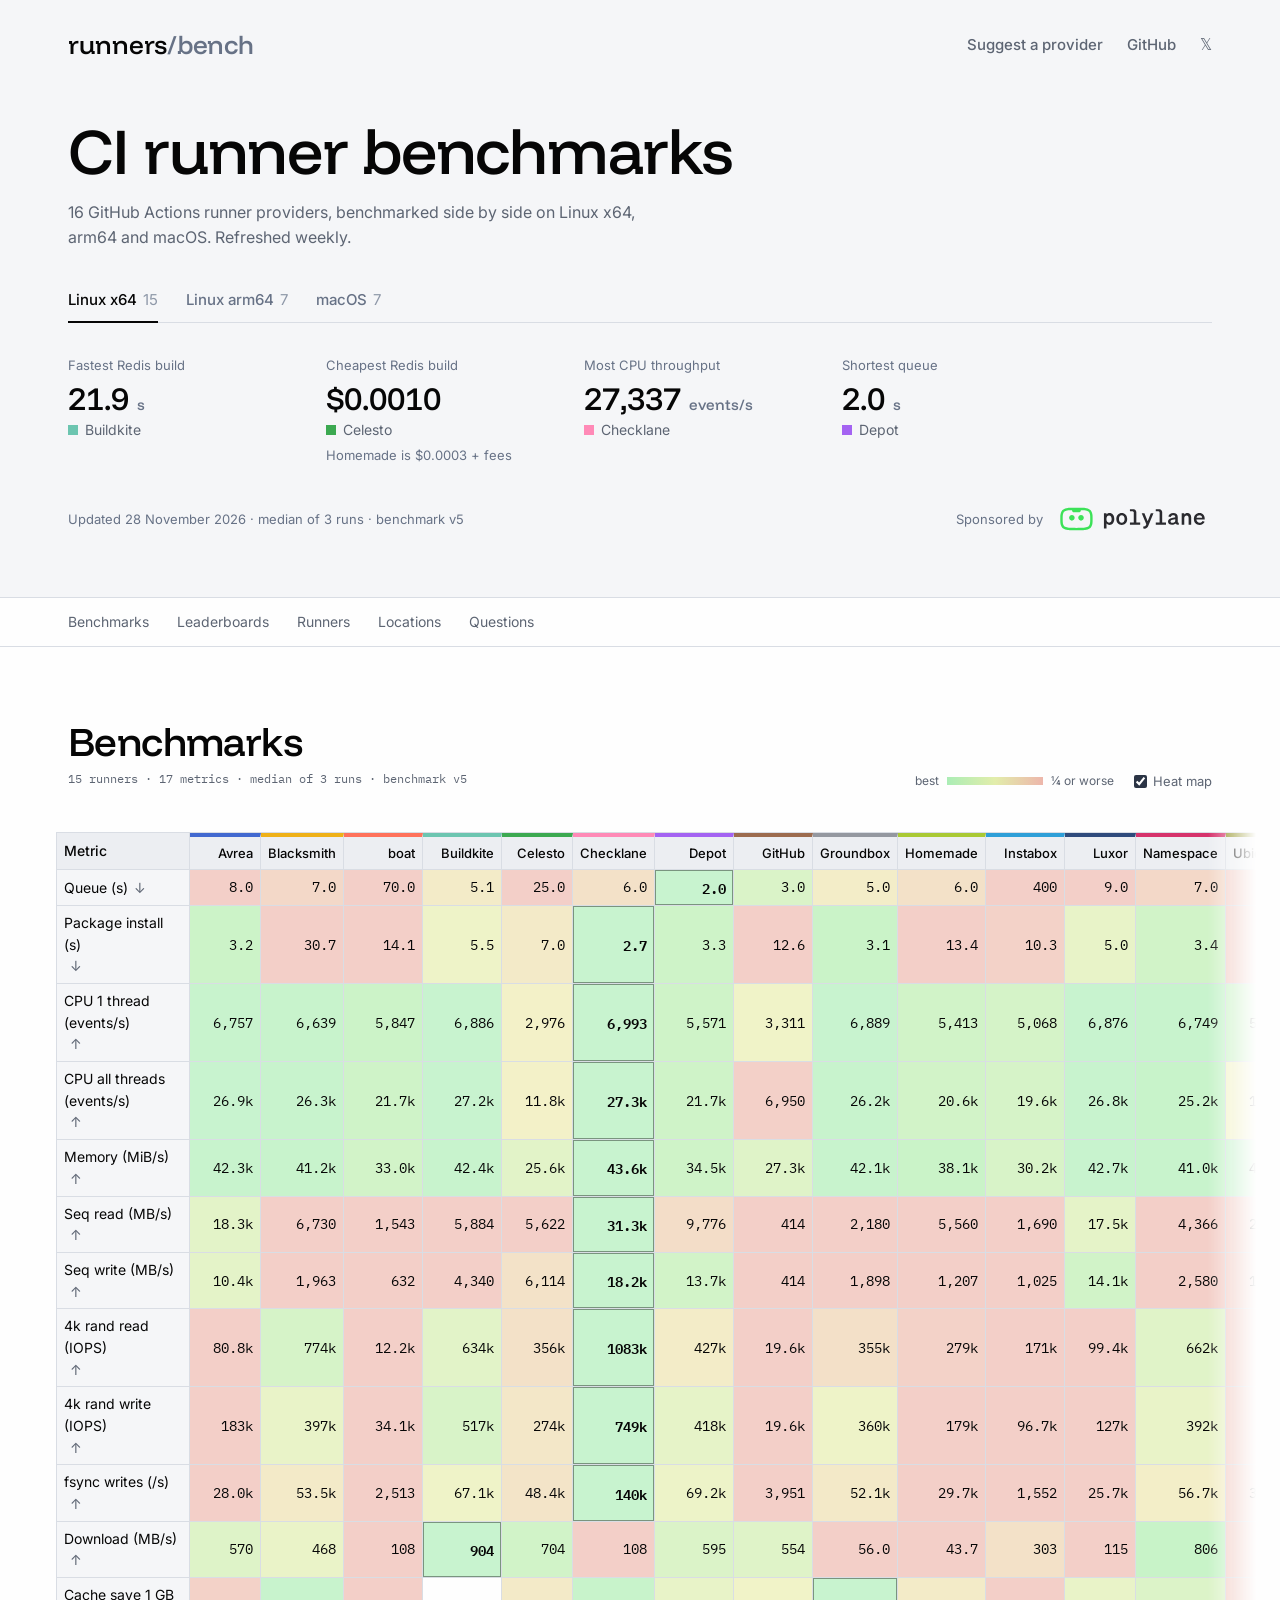
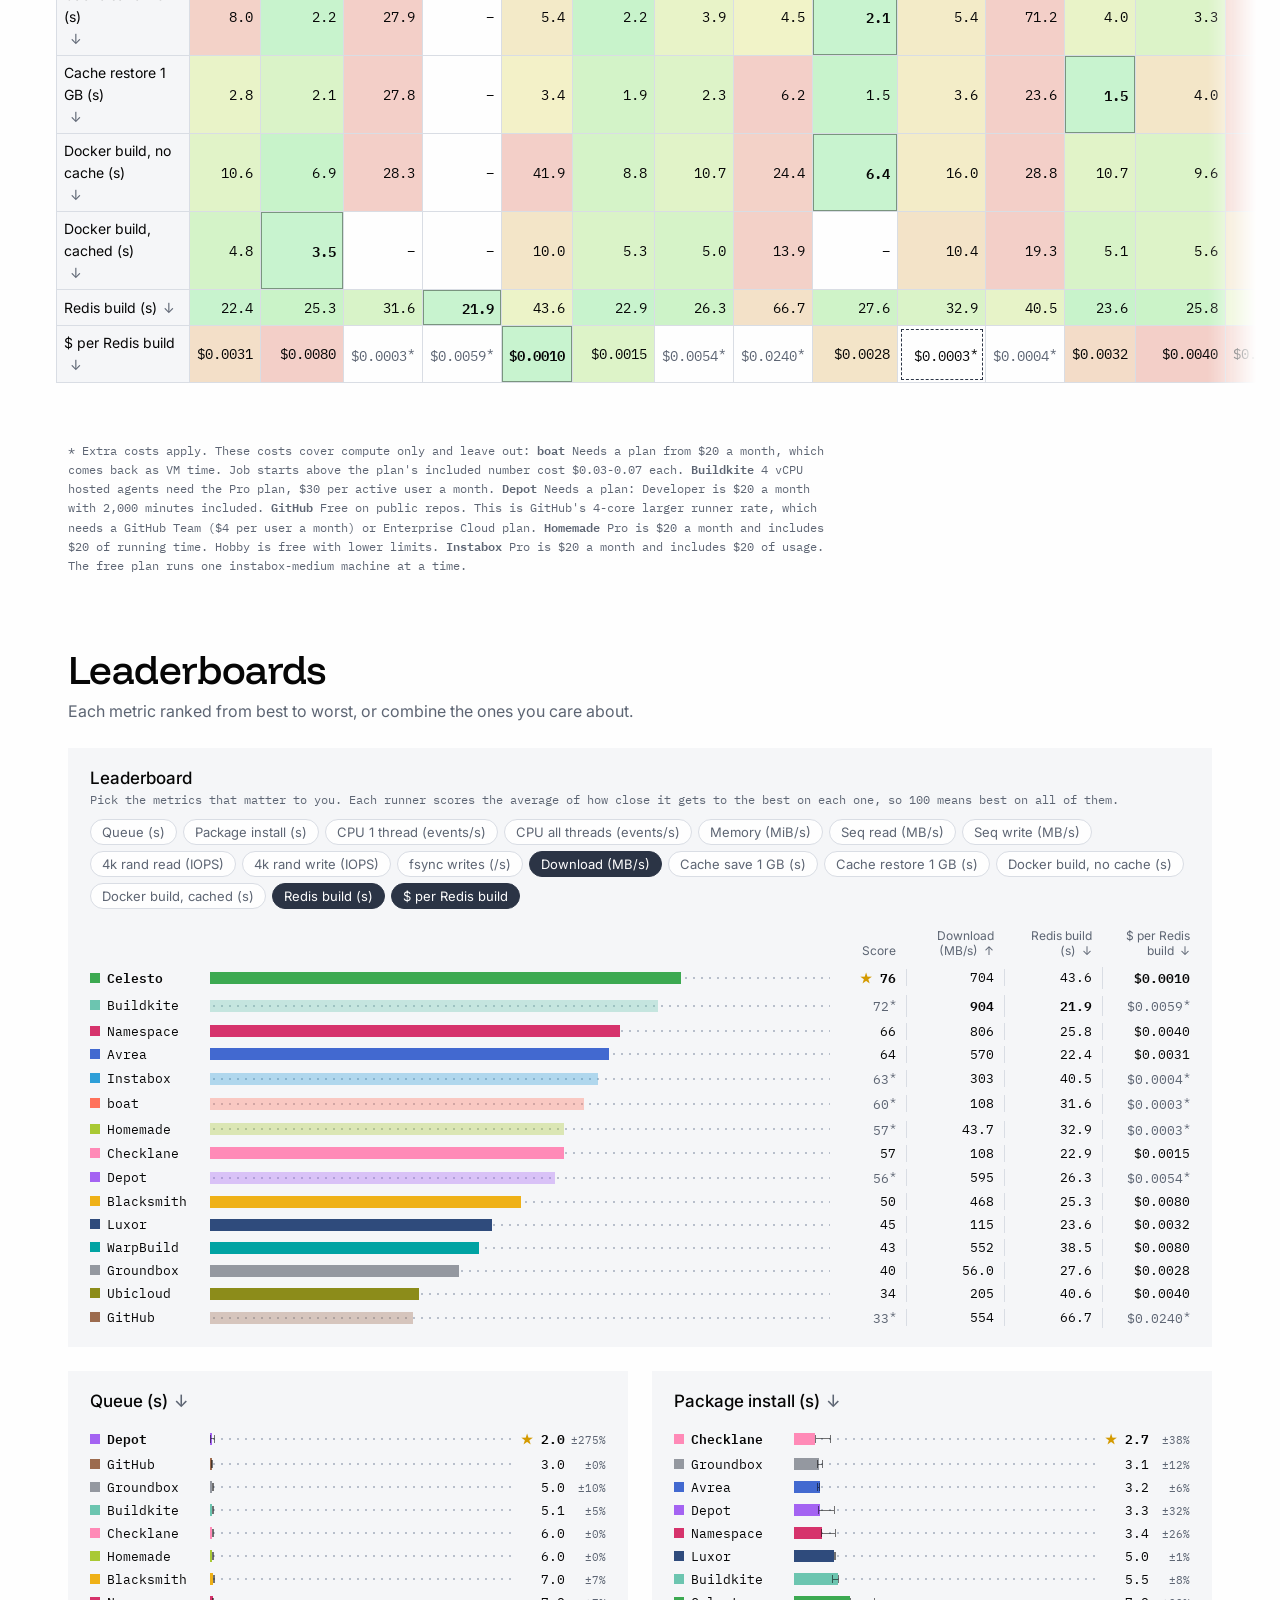
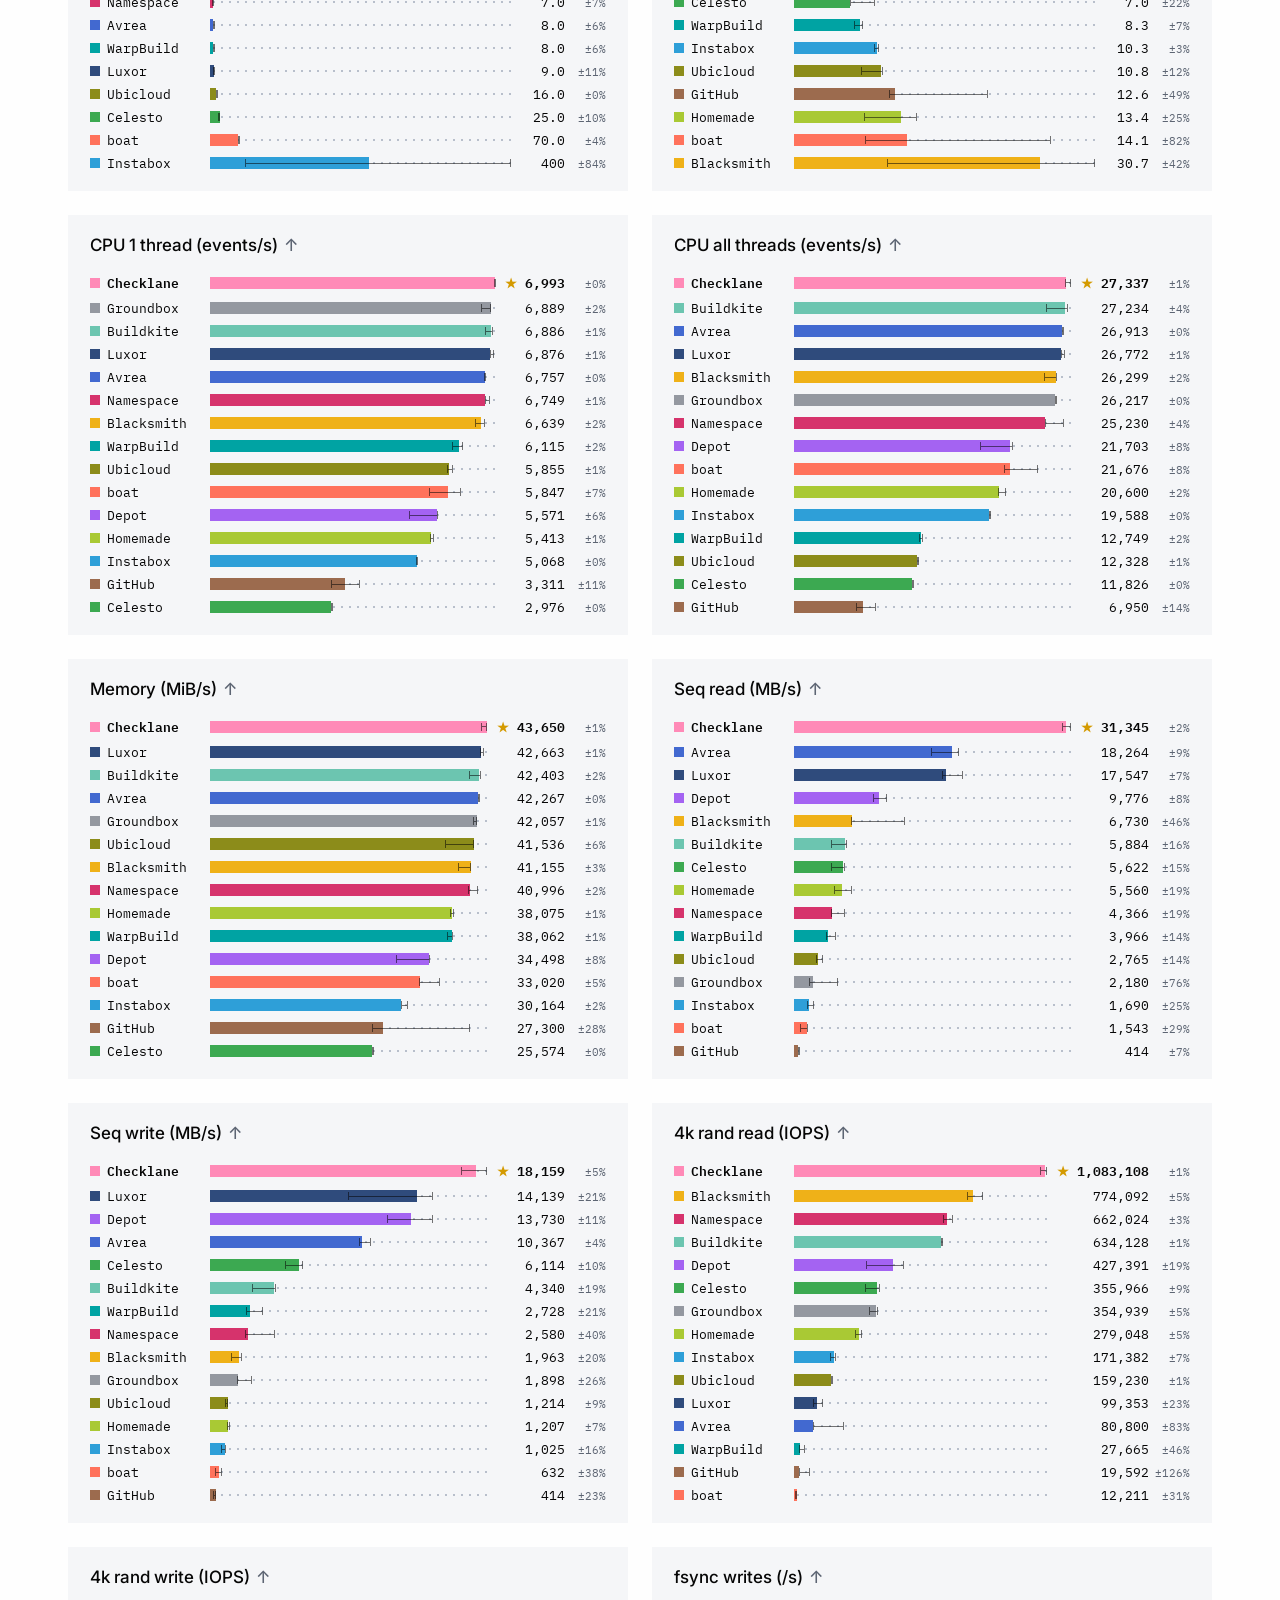
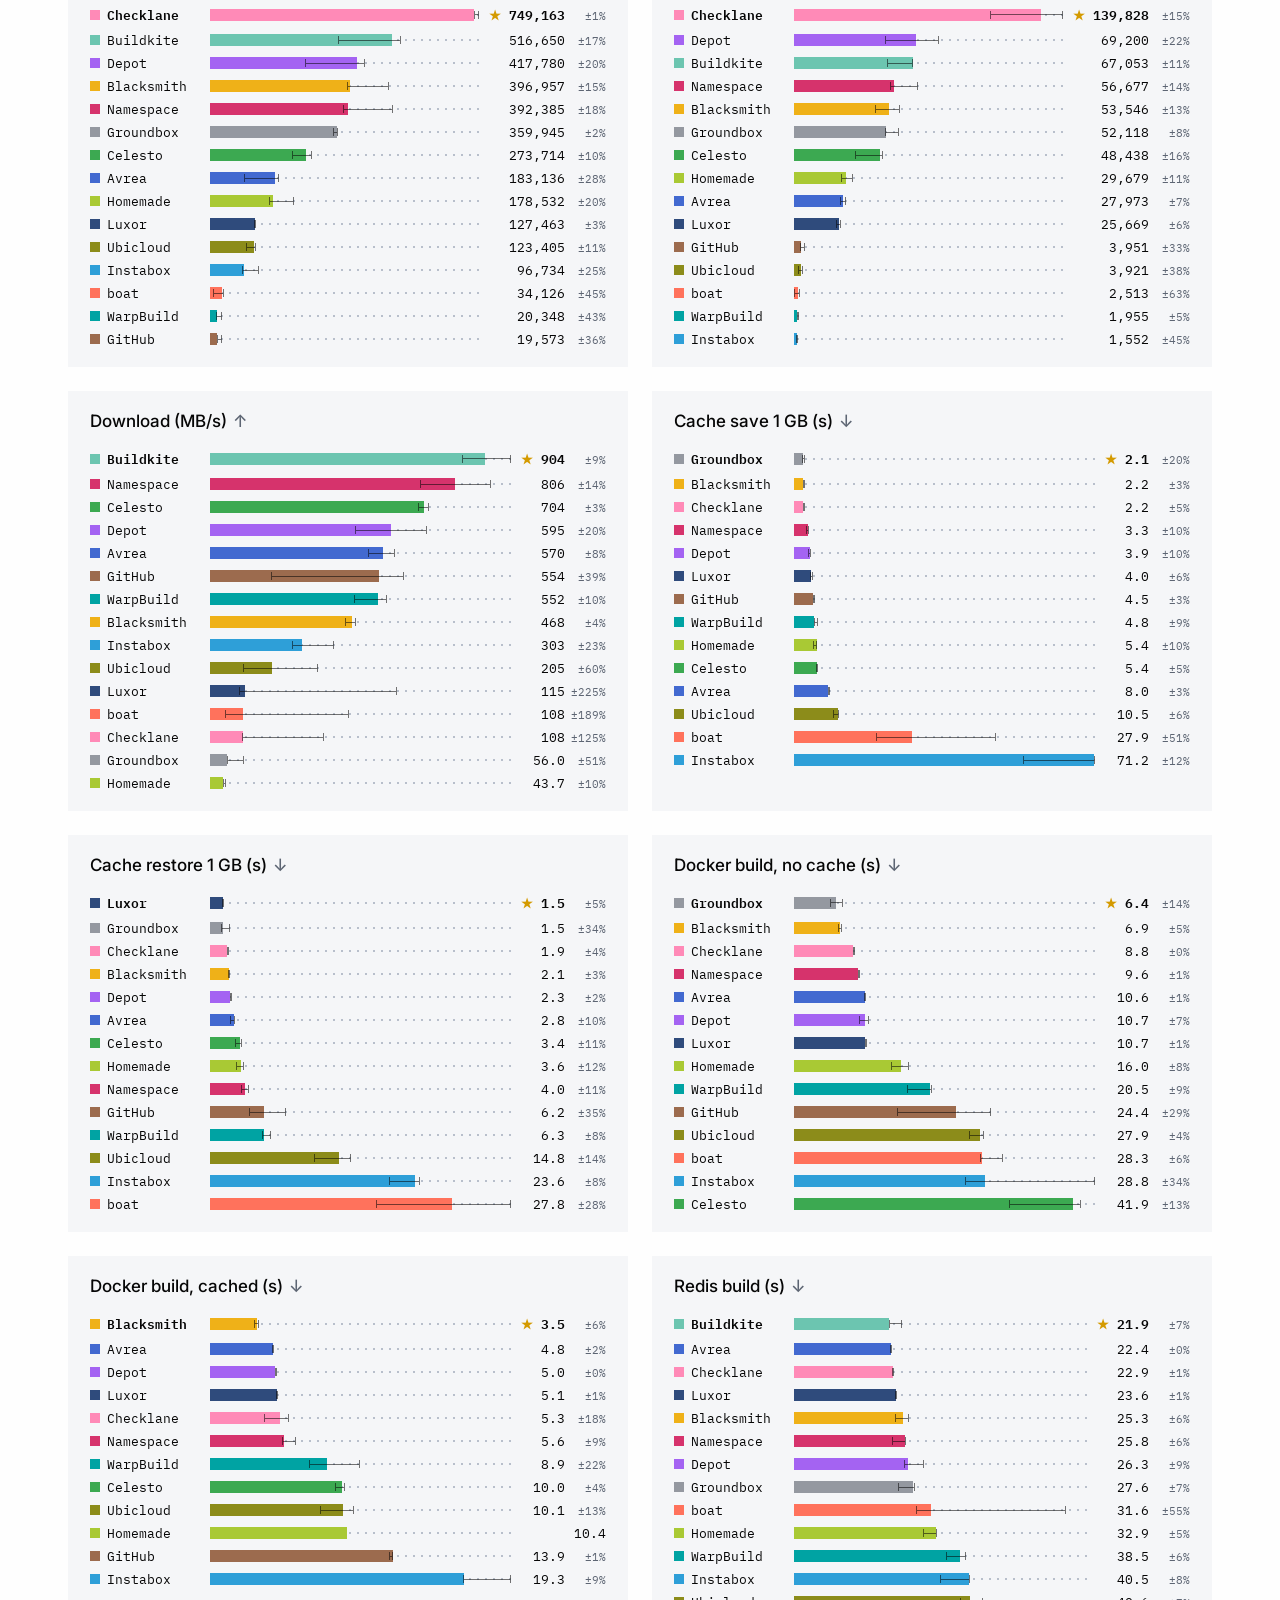
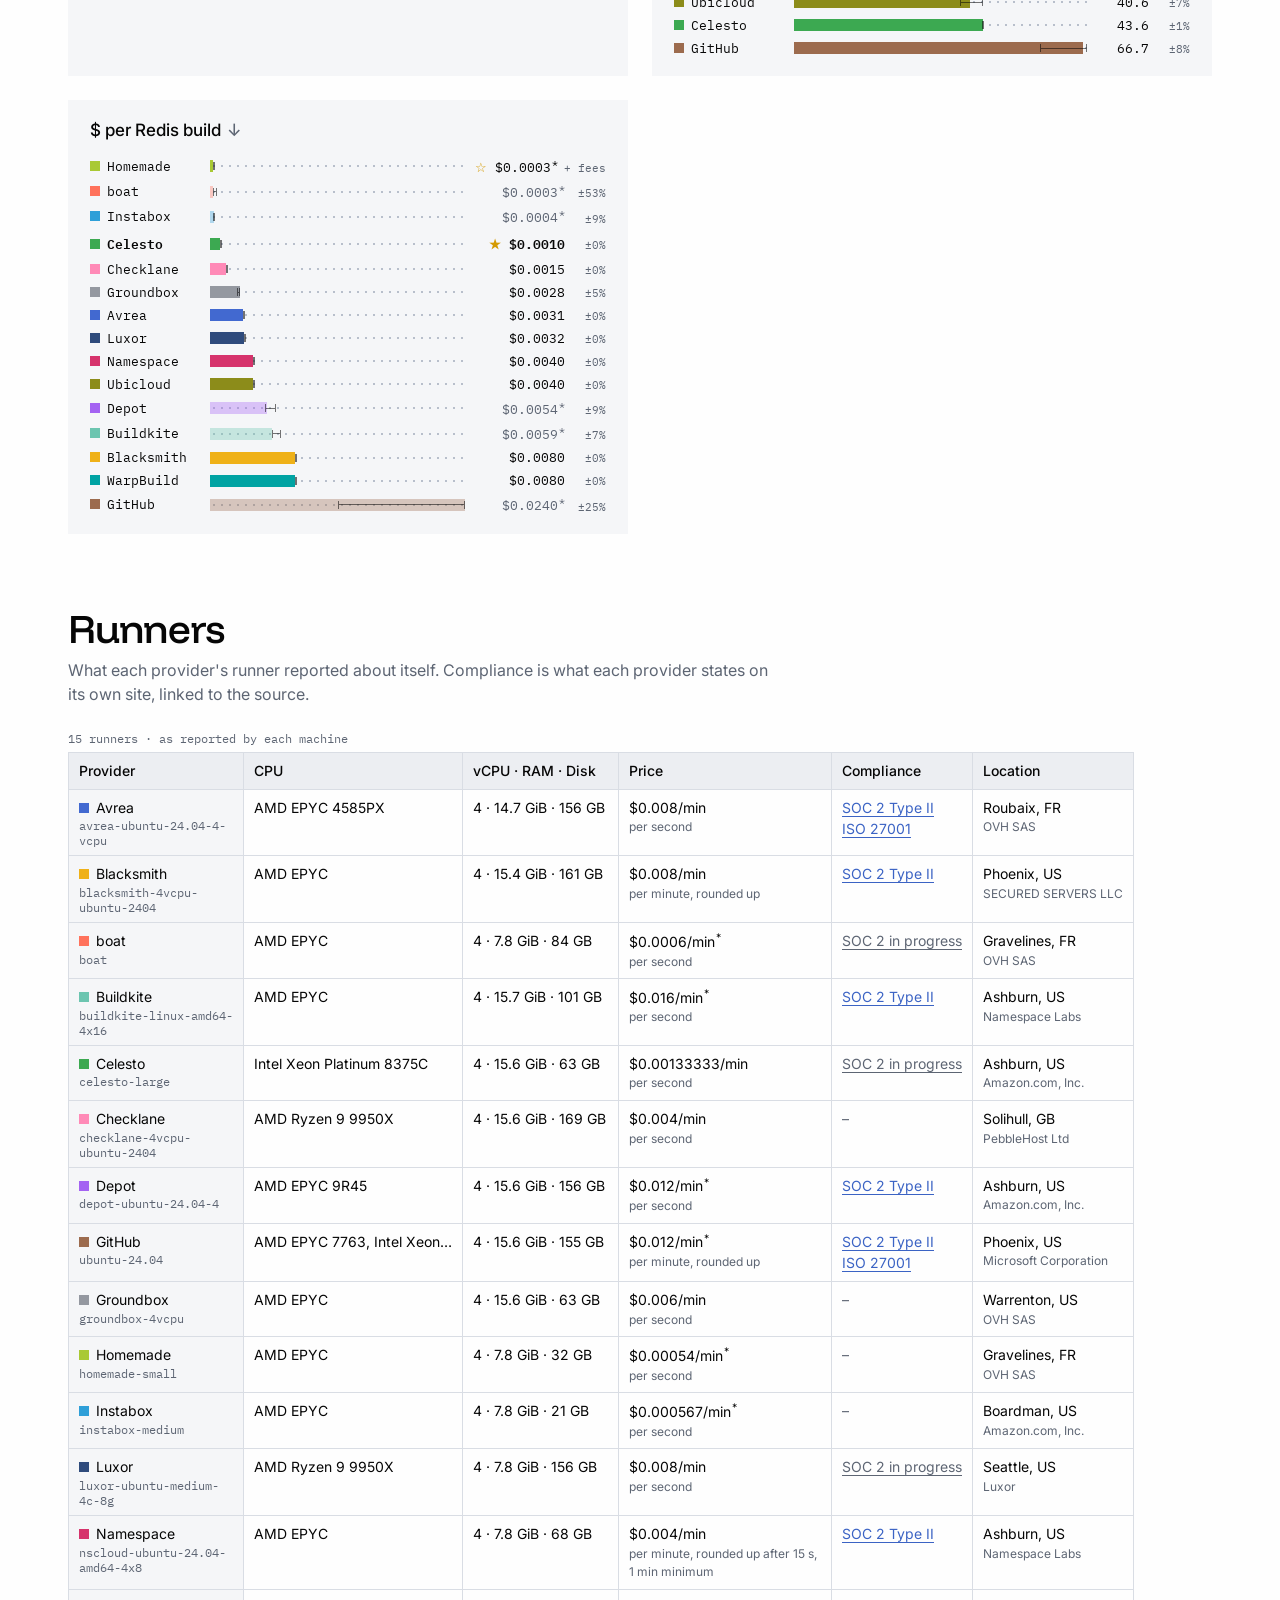
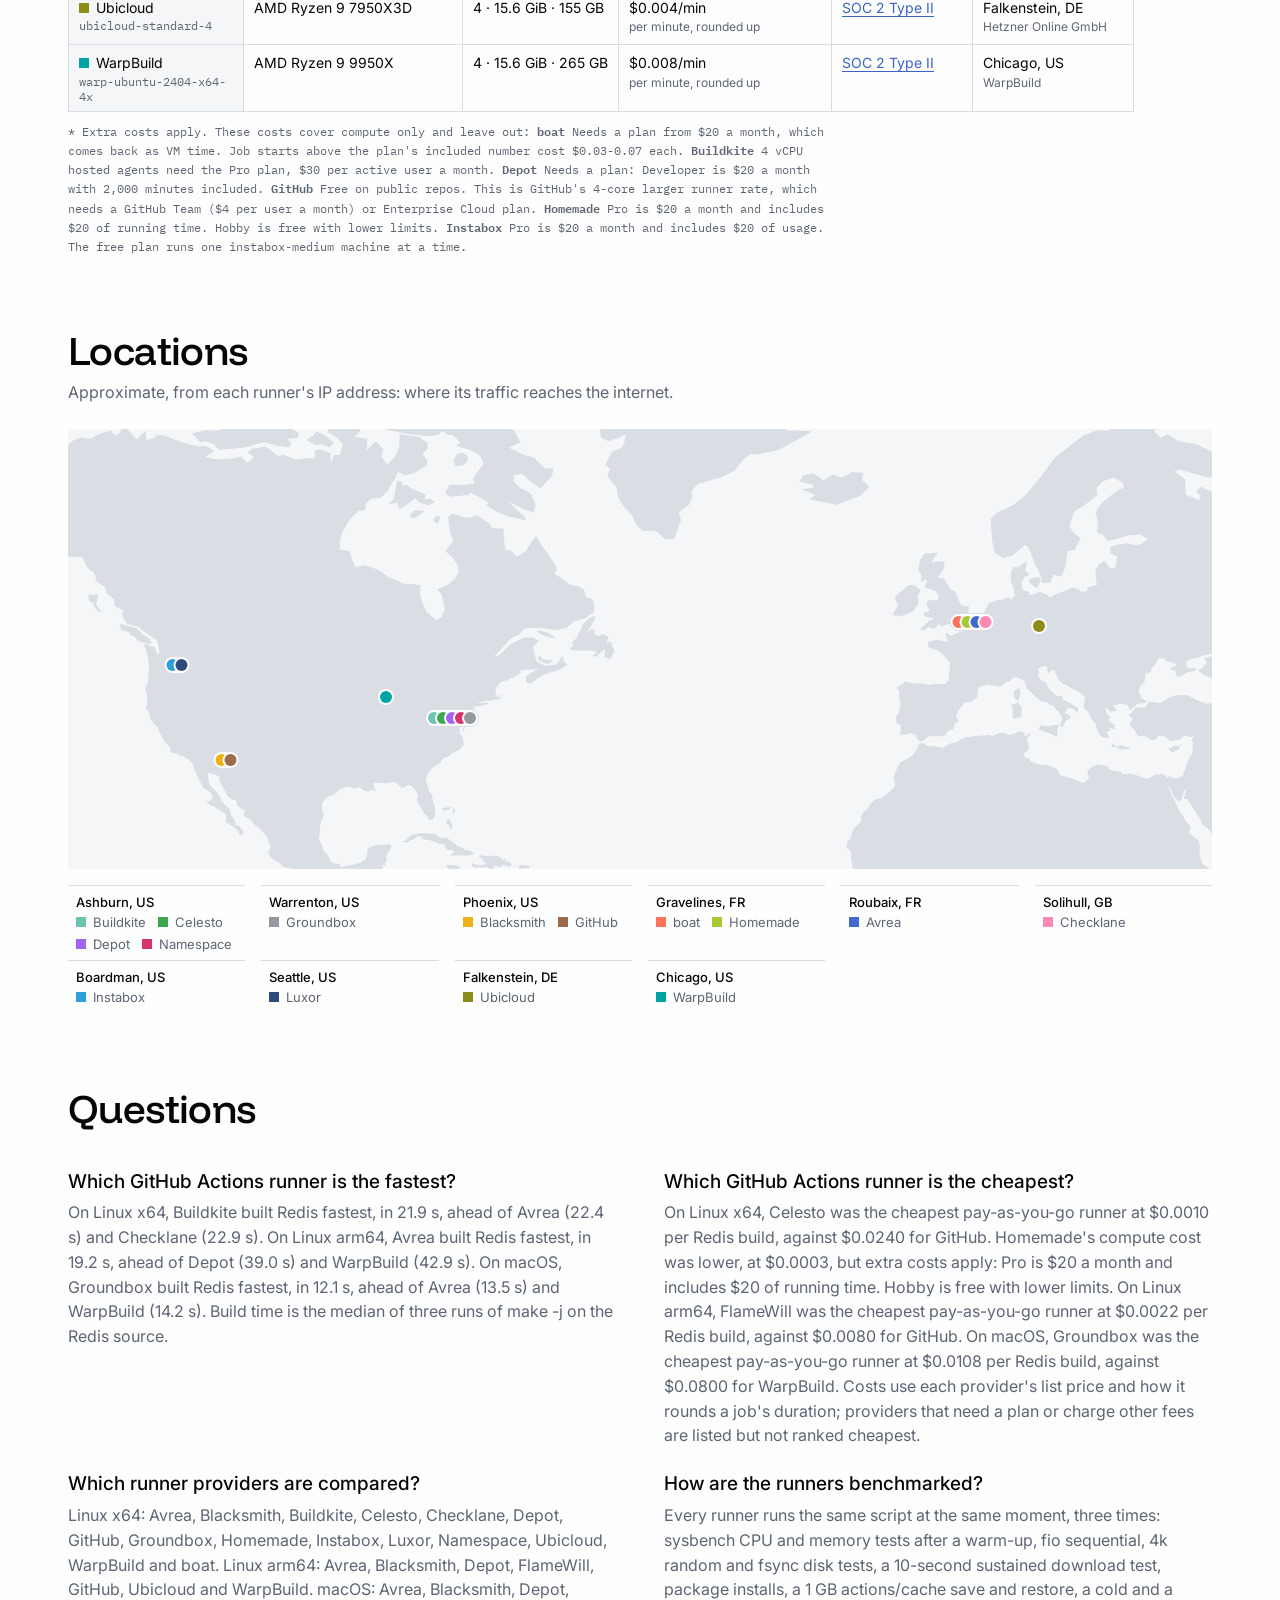
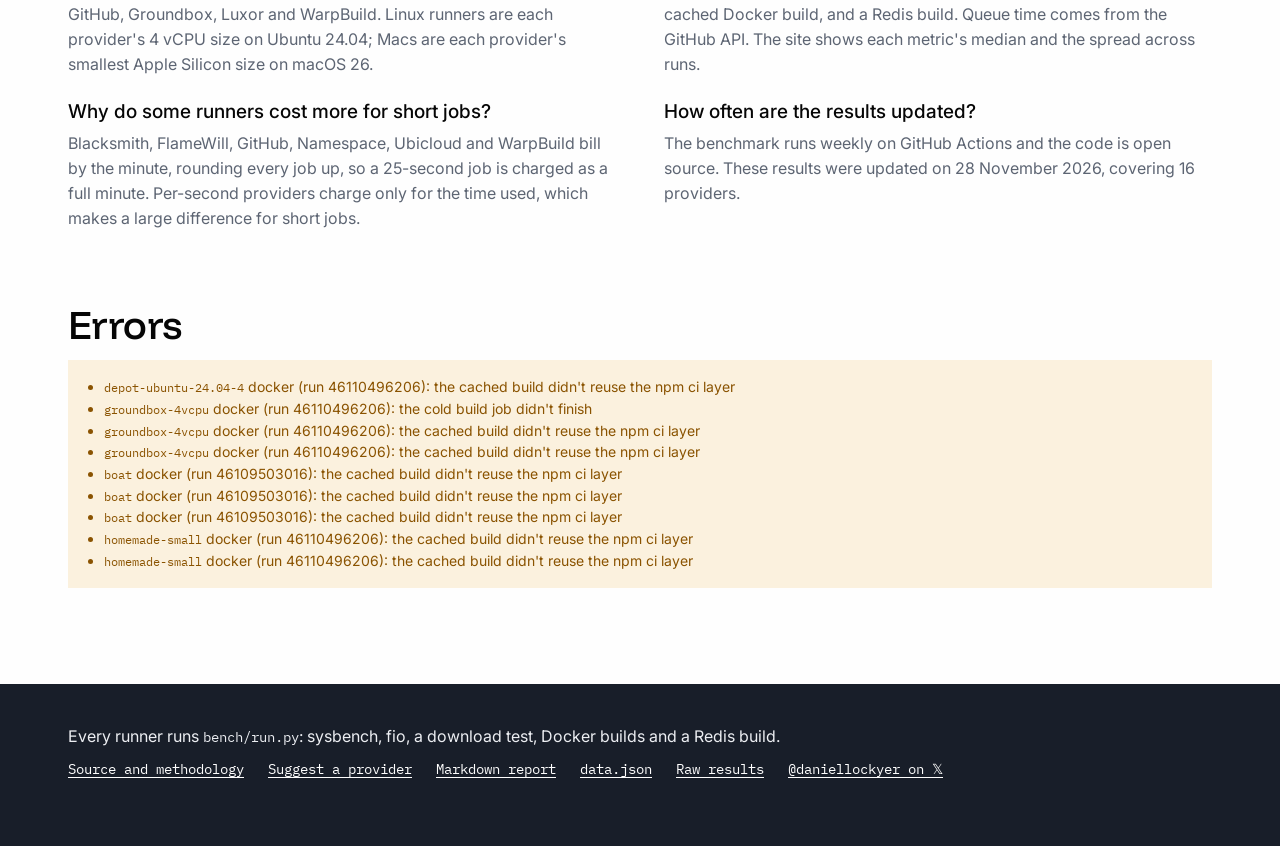
==== commit 04a085d2: "Publish results from run 46123855991" ====
--- a/index.html
+++ b/index.html
@@ -46,13 +46,13 @@
    "@id": "https://runnersbench.com/#dataset",
    "url": "https://runnersbench.com/",
    "name": "GitHub Actions runner benchmarks",
-   "description": "CPU, memory, disk, network, queue time, Redis build time and cost for GitHub Actions runners from Avrea, Blacksmith, Buildkite, Celesto, Checklane, Depot, FlameWill, GitHub, Groundbox, Homemade, Luxor, Namespace, Ubicloud, WarpBuild and boat, on 4 vCPU Linux x64 and arm64 runners and Apple Silicon Macs.",
+   "description": "CPU, memory, disk, network, queue time, Redis build time and cost for GitHub Actions runners from Avrea, Blacksmith, Buildkite, Celesto, Checklane, Depot, FlameWill, GitHub, Groundbox, Homemade, Instabox, Luxor, Namespace, Ubicloud, WarpBuild and boat, on 4 vCPU Linux x64 and arm64 runners and Apple Silicon Macs.",
    "creator": {
     "@type": "Person",
     "name": "Daniel Lockyer",
     "url": "https://x.com/daniellockyer"
    },
-   "dateModified": "2026-11-28T05:16:43.449955+00:00",
+   "dateModified": "2026-11-28T08:23:28.172111+00:00",
    "isAccessibleForFree": true,
    "sameAs": "https://github.com/lockyer-labs/runnersbench",
    "keywords": [
@@ -69,6 +69,7 @@
     "GitHub",
     "Groundbox",
     "Homemade",
+    "Instabox",
     "Luxor",
     "Namespace",
     "Ubicloud",
@@ -137,7 +138,7 @@
      "name": "Which runner providers are compared?",
      "acceptedAnswer": {
       "@type": "Answer",
-      "text": "Linux x64: Avrea, Blacksmith, Buildkite, Celesto, Checklane, Depot, GitHub, Groundbox, Homemade, Luxor, Namespace, Ubicloud, WarpBuild and boat. Linux arm64: Avrea, Blacksmith, Depot, FlameWill, GitHub, Ubicloud and WarpBuild. macOS: Avrea, Blacksmith, Depot, GitHub, Groundbox, Luxor and WarpBuild. Linux runners are each provider's 4 vCPU size on Ubuntu 24.04; Macs are each provider's smallest Apple Silicon size on macOS 26."
+      "text": "Linux x64: Avrea, Blacksmith, Buildkite, Celesto, Checklane, Depot, GitHub, Groundbox, Homemade, Instabox, Luxor, Namespace, Ubicloud, WarpBuild and boat. Linux arm64: Avrea, Blacksmith, Depot, FlameWill, GitHub, Ubicloud and WarpBuild. macOS: Avrea, Blacksmith, Depot, GitHub, Groundbox, Luxor and WarpBuild. Linux runners are each provider's 4 vCPU size on Ubuntu 24.04; Macs are each provider's smallest Apple Silicon size on macOS 26."
      }
     },
     {
@@ -161,7 +162,7 @@
      "name": "How often are the results updated?",
      "acceptedAnswer": {
       "@type": "Answer",
-      "text": "The benchmark runs weekly on GitHub Actions and the code is open source. These results were updated on 28 November 2026, covering 15 providers."
+      "text": "The benchmark runs weekly on GitHub Actions and the code is open source. These results were updated on 28 November 2026, covering 16 providers."
      }
     }
    ]
@@ -172,8 +173,8 @@
   <link rel="preconnect" href="https://fonts.googleapis.com">
   <link rel="preconnect" href="https://fonts.gstatic.com" crossorigin>
   <link rel="stylesheet" href="https://fonts.googleapis.com/css2?family=Funnel+Display:wght@500&family=IBM+Plex+Mono:wght@400;500&family=Inter:wght@400;500;600&display=swap">
-  <link rel="stylesheet" href="style.css?v=46110496206">
-  <script src="app.js?v=46110496206" defer></script>
+  <link rel="stylesheet" href="style.css?v=46123855991">
+  <script src="app.js?v=46123855991" defer></script>
 </head>
 <body>
   <header class="hero">
@@ -187,7 +188,7 @@
         </span>
       </nav>
       <h1>CI runner benchmarks</h1>
-      <p class="lede" id="lede">15 GitHub Actions runner providers, benchmarked side by side on Linux x64, arm64 and macOS. Refreshed weekly.</p>
+      <p class="lede" id="lede">16 GitHub Actions runner providers, benchmarked side by side on Linux x64, arm64 and macOS. Refreshed weekly.</p>
       <div id="tabs" class="tabs" role="tablist"></div>
       <div id="stats" class="stats"></div>
       <div class="hero-foot">
@@ -241,10 +242,10 @@
       <div class="faq">
         <div><h3>Which GitHub Actions runner is the fastest?</h3><p>On Linux x64, Buildkite built Redis fastest, in 21.9 s, ahead of Avrea (22.4 s) and Checklane (22.9 s). On Linux arm64, Avrea built Redis fastest, in 19.2 s, ahead of Depot (39.0 s) and WarpBuild (42.9 s). On macOS, Groundbox built Redis fastest, in 12.1 s, ahead of Avrea (13.5 s) and WarpBuild (14.2 s). Build time is the median of three runs of make -j on the Redis source.</p></div>
         <div><h3>Which GitHub Actions runner is the cheapest?</h3><p>On Linux x64, Celesto was the cheapest pay-as-you-go runner at $0.0010 per Redis build, against $0.0240 for GitHub. Homemade&#x27;s compute cost was lower, at $0.0003, but extra costs apply: Pro is $20 a month and includes $20 of running time. Hobby is free with lower limits. On Linux arm64, FlameWill was the cheapest pay-as-you-go runner at $0.0022 per Redis build, against $0.0080 for GitHub. On macOS, Groundbox was the cheapest pay-as-you-go runner at $0.0108 per Redis build, against $0.0800 for WarpBuild. Costs use each provider&#x27;s list price and how it rounds a job&#x27;s duration; providers that need a plan or charge other fees are listed but not ranked cheapest.</p></div>
-        <div><h3>Which runner providers are compared?</h3><p>Linux x64: Avrea, Blacksmith, Buildkite, Celesto, Checklane, Depot, GitHub, Groundbox, Homemade, Luxor, Namespace, Ubicloud, WarpBuild and boat. Linux arm64: Avrea, Blacksmith, Depot, FlameWill, GitHub, Ubicloud and WarpBuild. macOS: Avrea, Blacksmith, Depot, GitHub, Groundbox, Luxor and WarpBuild. Linux runners are each provider&#x27;s 4 vCPU size on Ubuntu 24.04; Macs are each provider&#x27;s smallest Apple Silicon size on macOS 26.</p></div>
+        <div><h3>Which runner providers are compared?</h3><p>Linux x64: Avrea, Blacksmith, Buildkite, Celesto, Checklane, Depot, GitHub, Groundbox, Homemade, Instabox, Luxor, Namespace, Ubicloud, WarpBuild and boat. Linux arm64: Avrea, Blacksmith, Depot, FlameWill, GitHub, Ubicloud and WarpBuild. macOS: Avrea, Blacksmith, Depot, GitHub, Groundbox, Luxor and WarpBuild. Linux runners are each provider&#x27;s 4 vCPU size on Ubuntu 24.04; Macs are each provider&#x27;s smallest Apple Silicon size on macOS 26.</p></div>
         <div><h3>How are the runners benchmarked?</h3><p>Every runner runs the same script at the same moment, three times: sysbench CPU and memory tests after a warm-up, fio sequential, 4k random and fsync disk tests, a 10-second sustained download test, package installs, a 1 GB actions/cache save and restore, a cold and a cached Docker build, and a Redis build. Queue time comes from the GitHub API. The site shows each metric&#x27;s median and the spread across runs.</p></div>
         <div><h3>Why do some runners cost more for short jobs?</h3><p>Blacksmith, FlameWill, GitHub, Namespace, Ubicloud and WarpBuild bill by the minute, rounding every job up, so a 25-second job is charged as a full minute. Per-second providers charge only for the time used, which makes a large difference for short jobs.</p></div>
-        <div><h3>How often are the results updated?</h3><p>The benchmark runs weekly on GitHub Actions and the code is open source. These results were updated on 28 November 2026, covering 15 providers.</p></div>
+        <div><h3>How often are the results updated?</h3><p>The benchmark runs weekly on GitHub Actions and the code is open source. These results were updated on 28 November 2026, covering 16 providers.</p></div>
       </div>
     </section>
     <section id="errors-section" hidden>
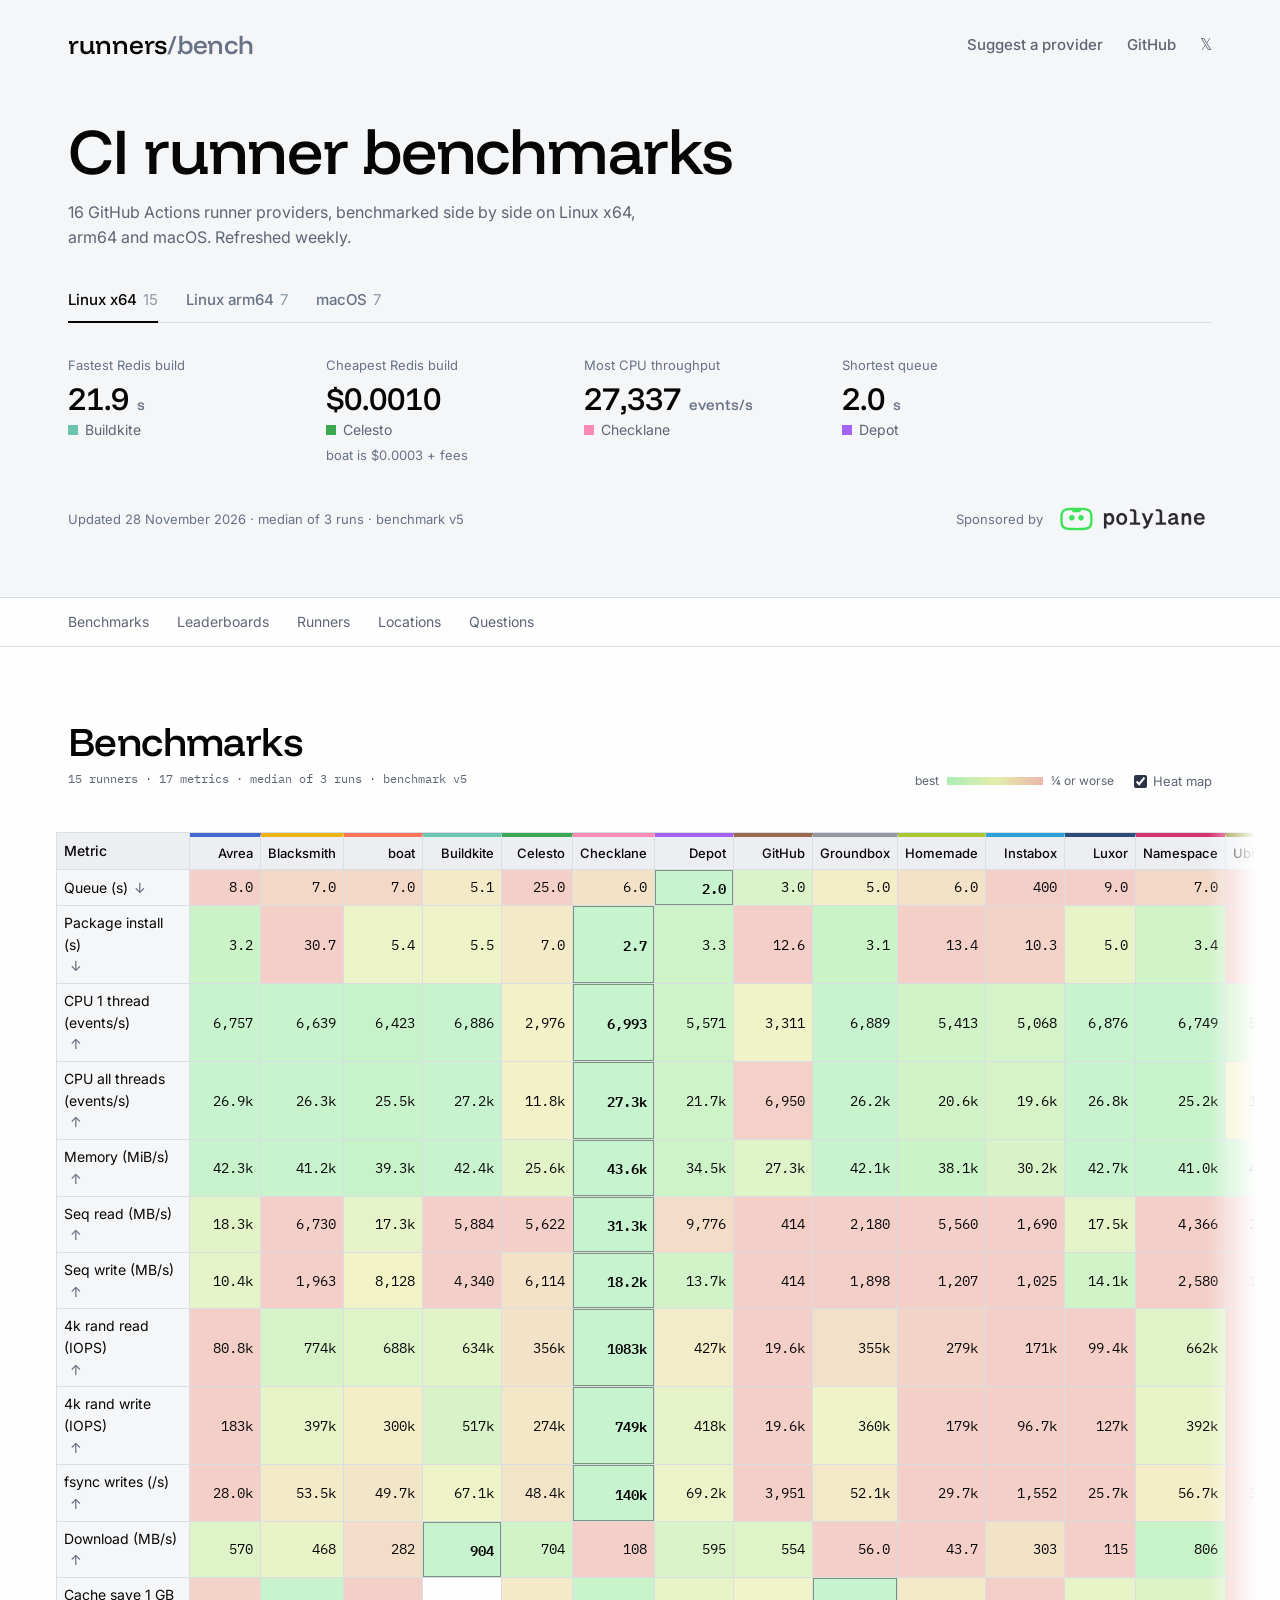
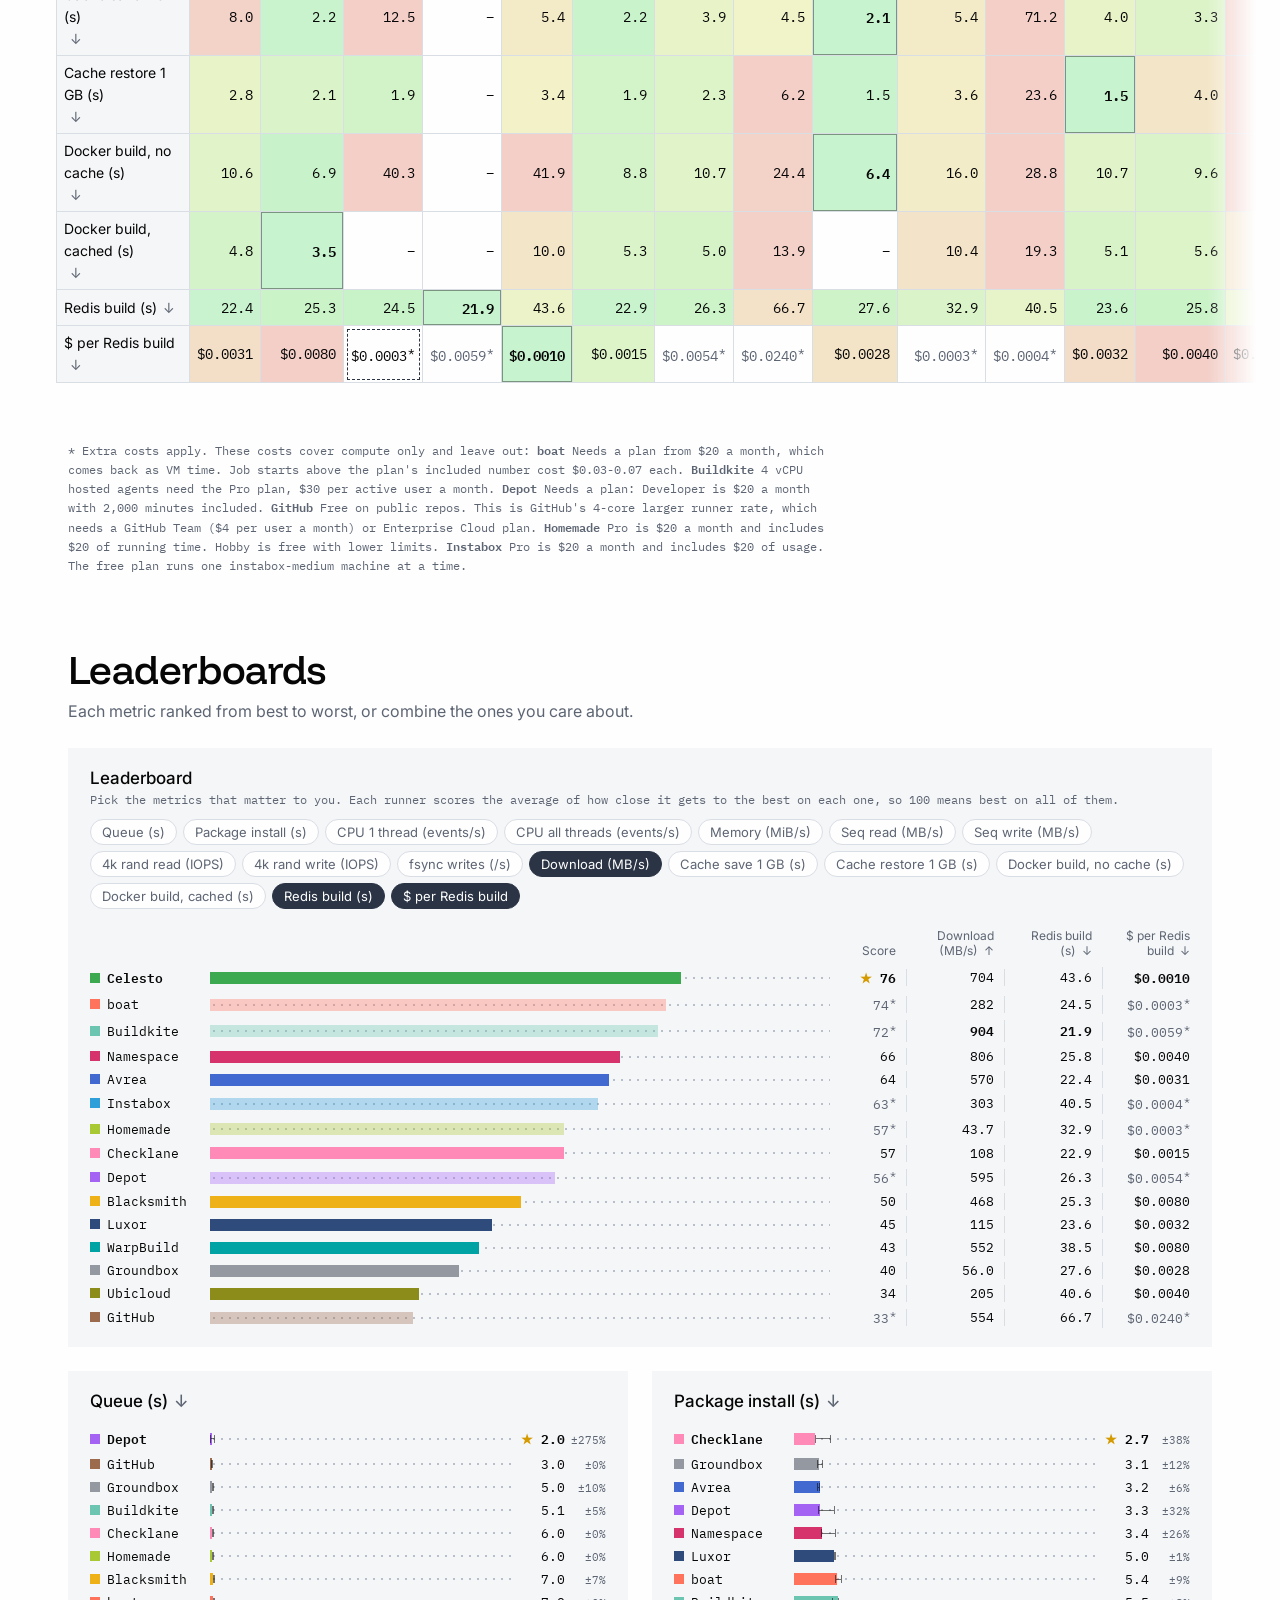
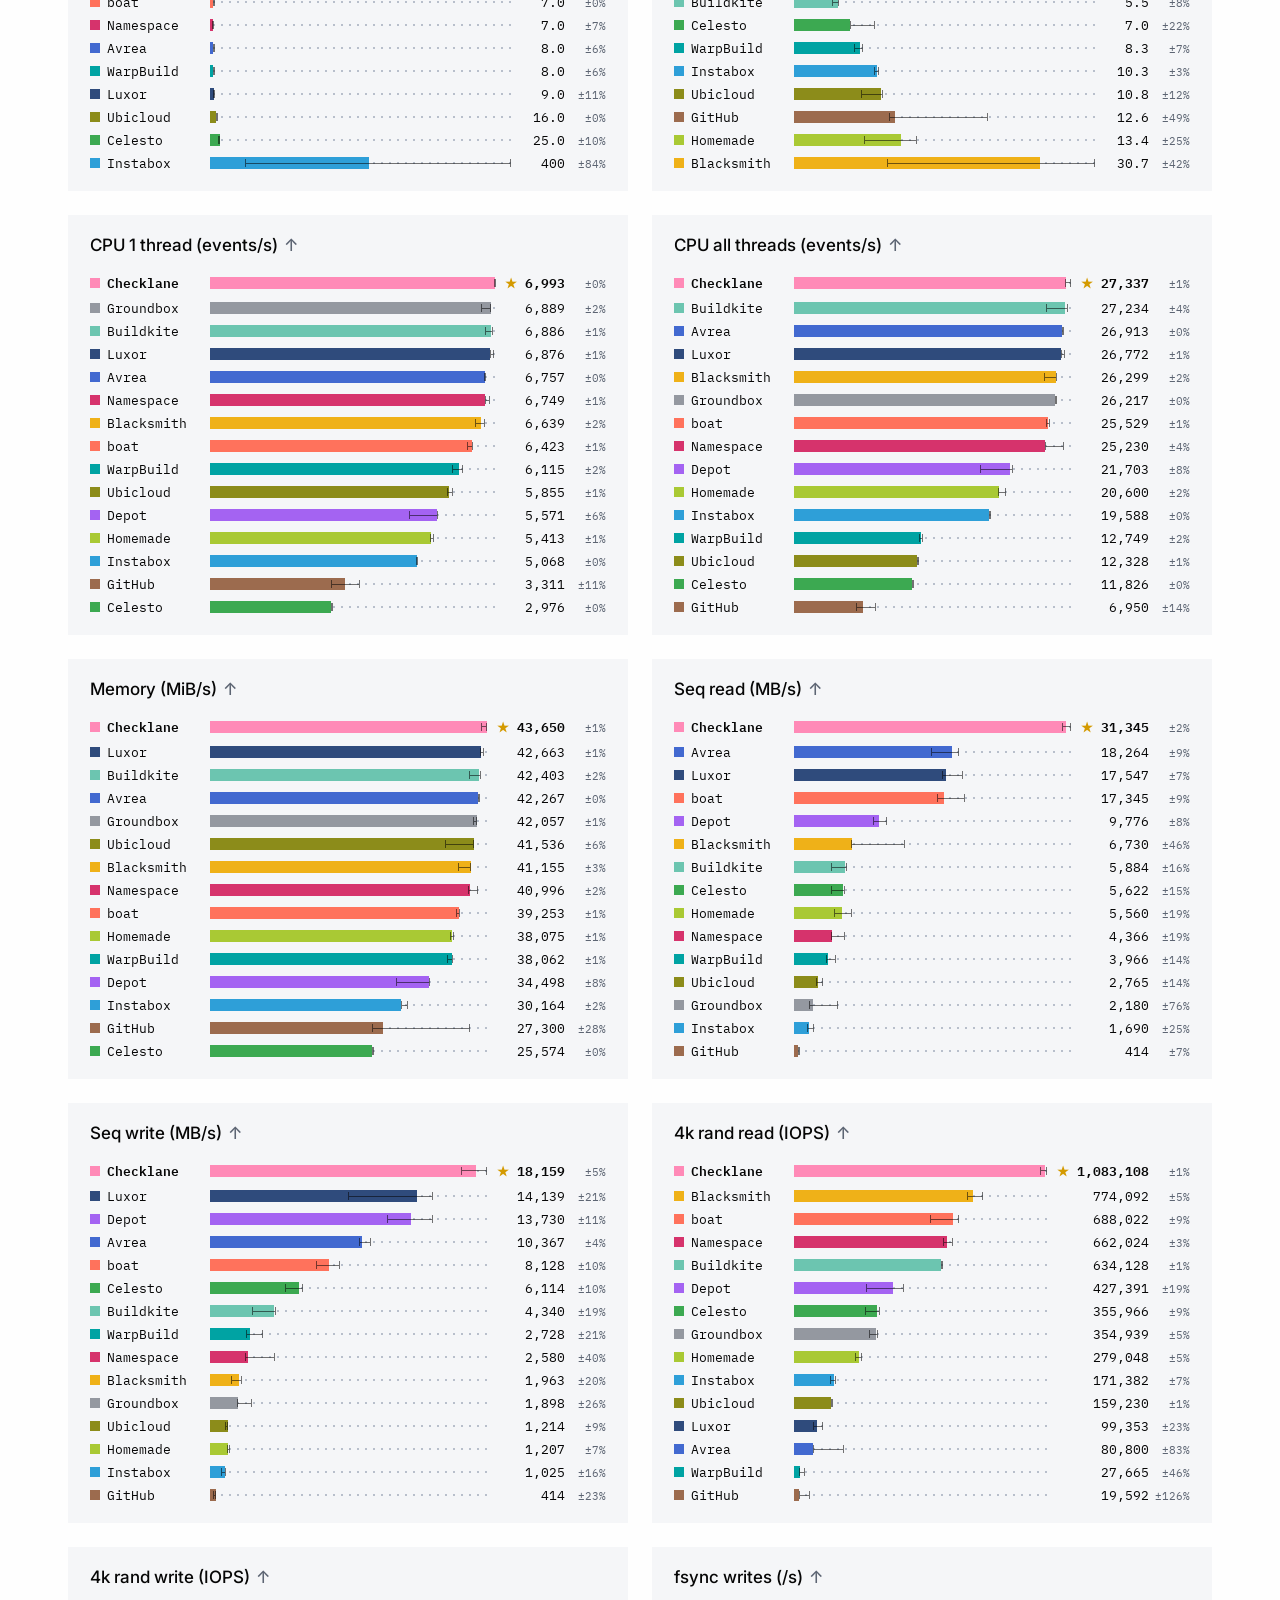
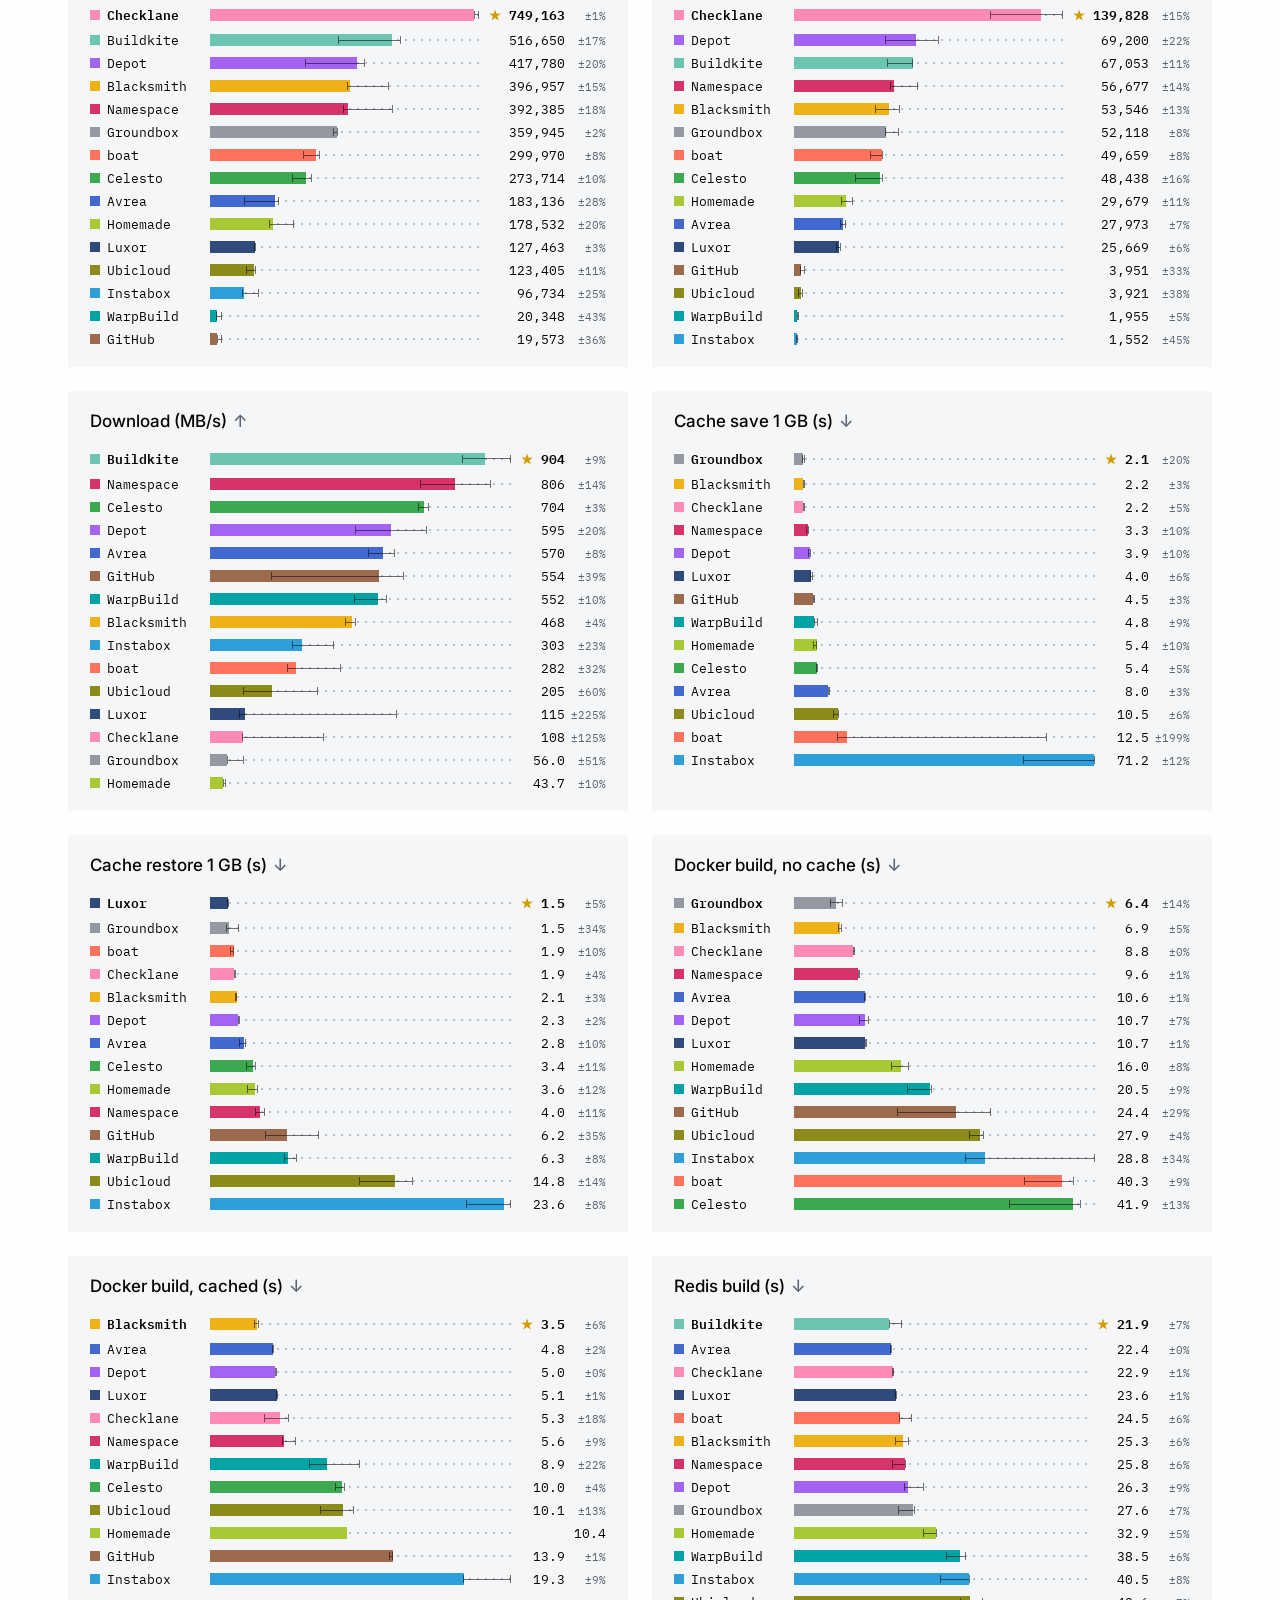
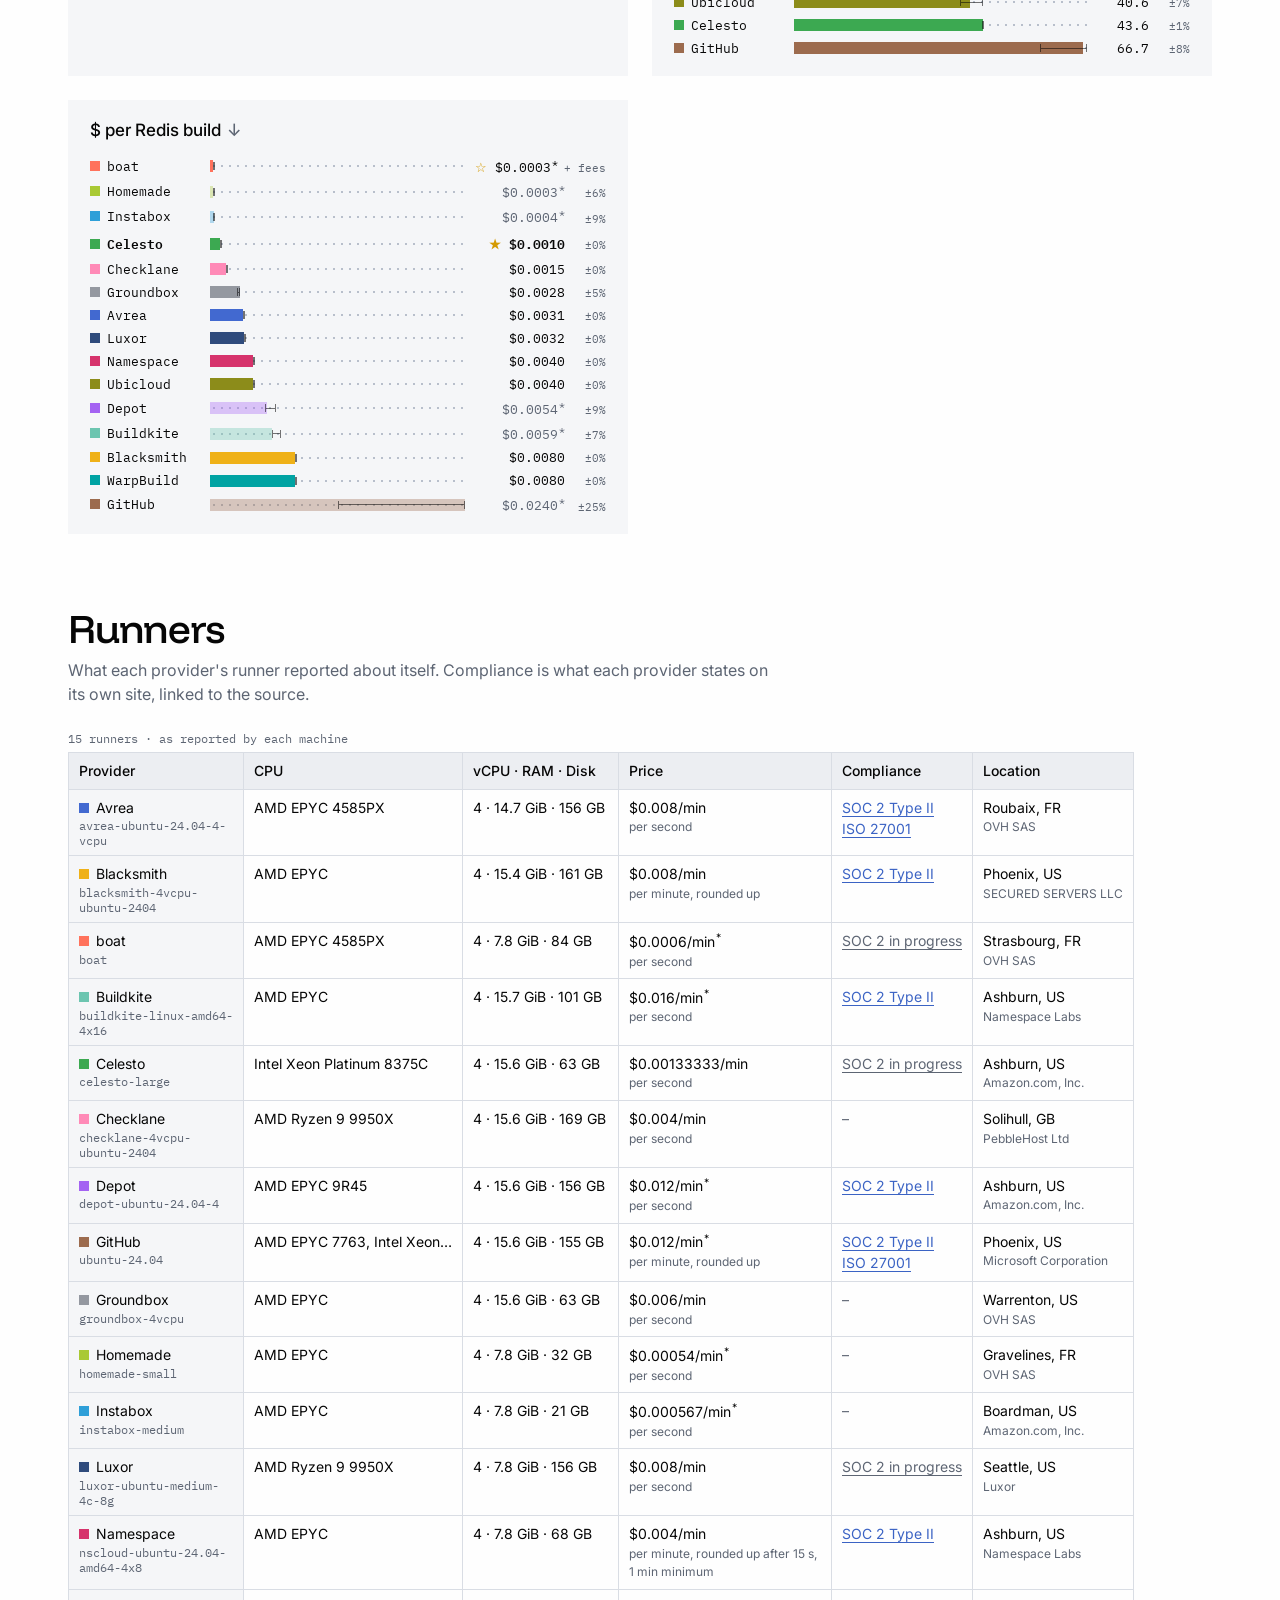
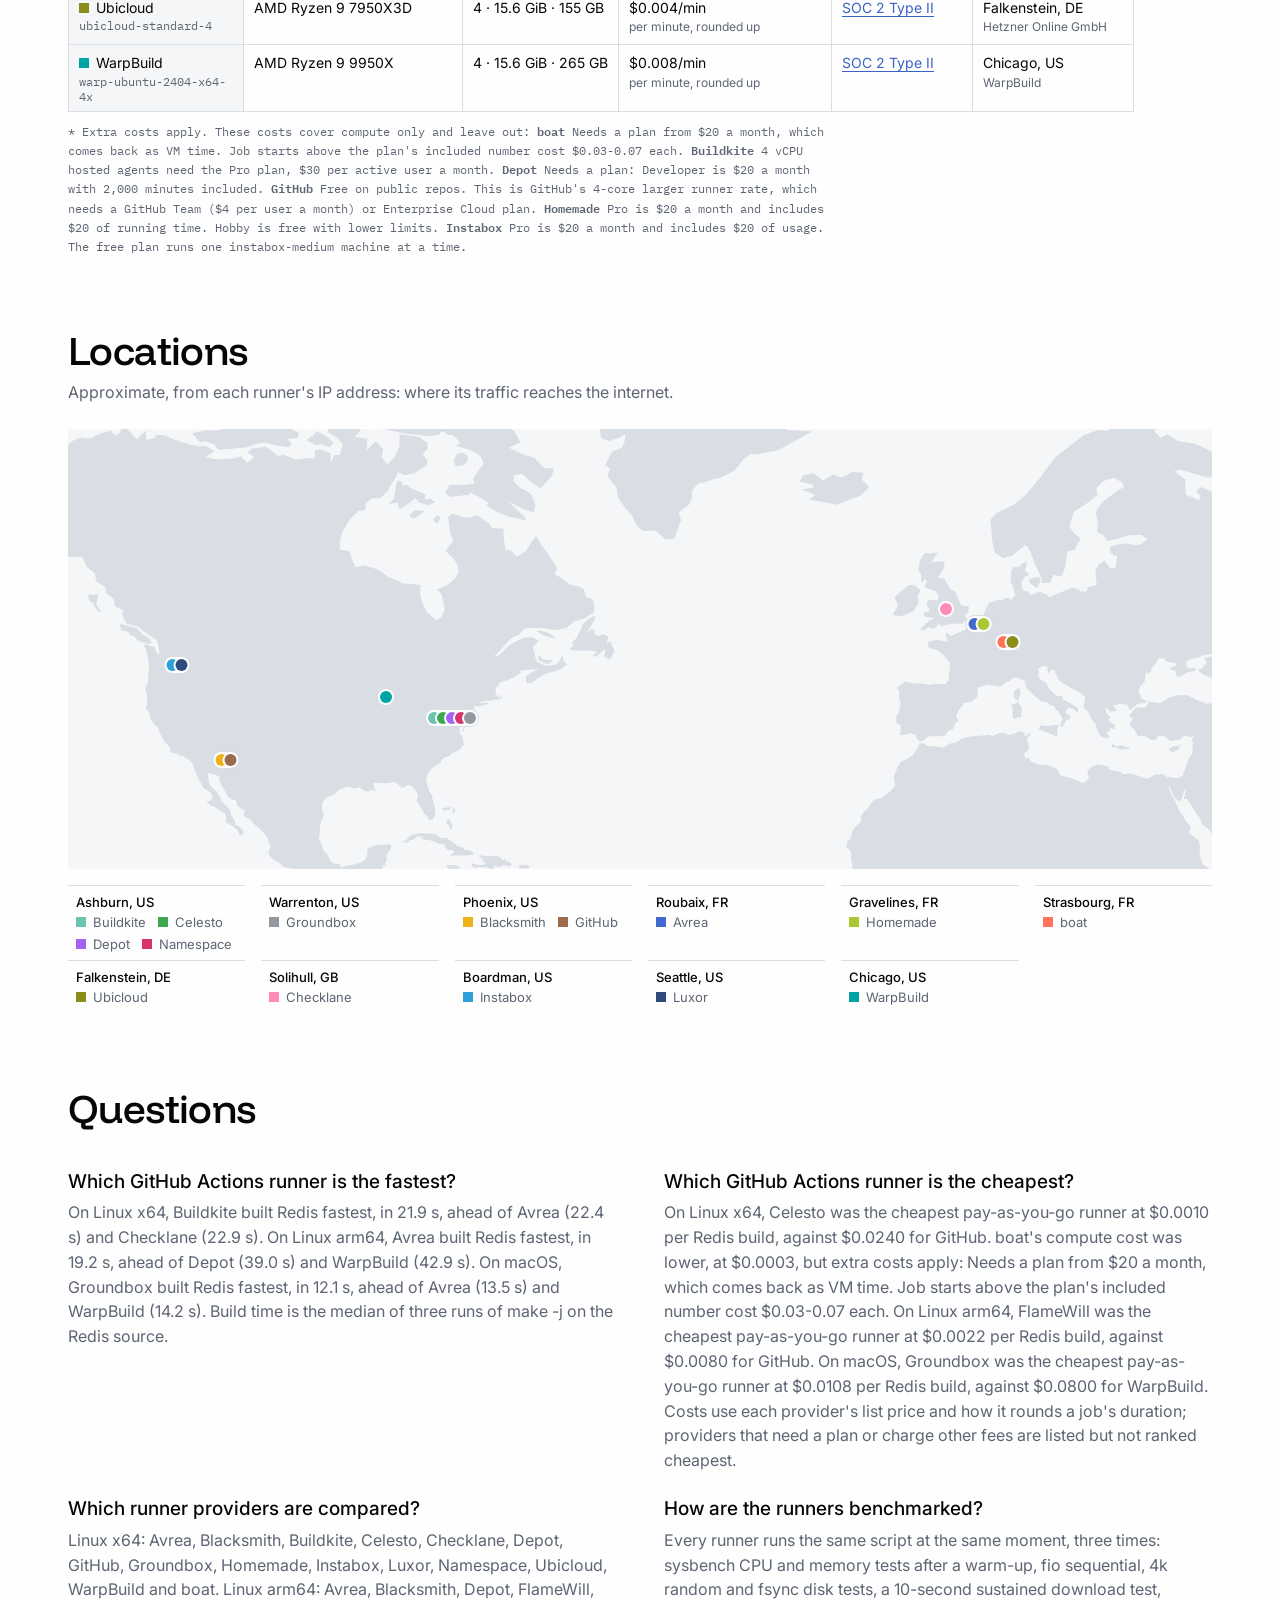
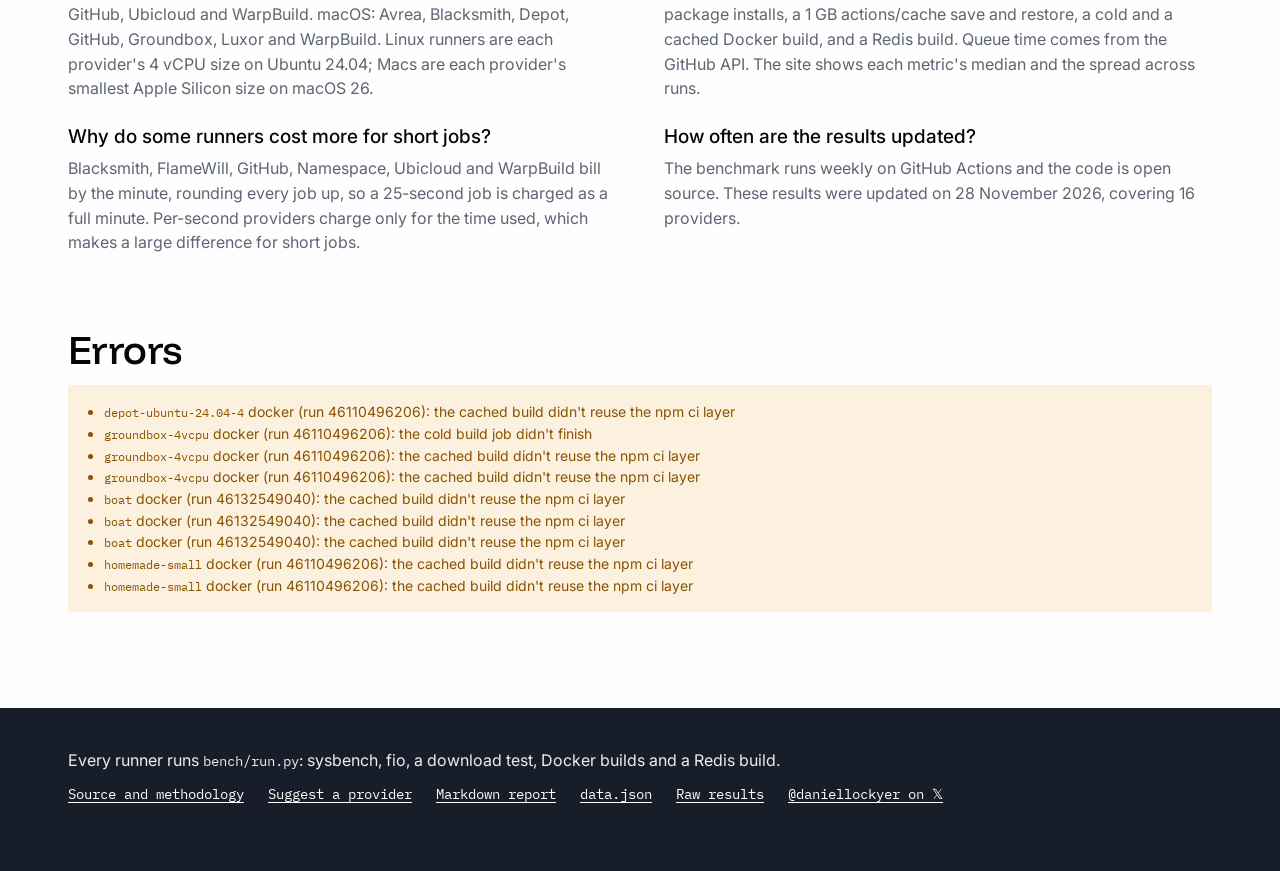
==== commit 20781c3c: "Publish results from run 46132549040" ====
--- a/index.html
+++ b/index.html
@@ -52,7 +52,7 @@
     "name": "Daniel Lockyer",
     "url": "https://x.com/daniellockyer"
    },
-   "dateModified": "2026-11-28T08:23:28.172111+00:00",
+   "dateModified": "2026-11-28T09:57:46.790614+00:00",
    "isAccessibleForFree": true,
    "sameAs": "https://github.com/lockyer-labs/runnersbench",
    "keywords": [
@@ -130,7 +130,7 @@
      "name": "Which GitHub Actions runner is the cheapest?",
      "acceptedAnswer": {
       "@type": "Answer",
-      "text": "On Linux x64, Celesto was the cheapest pay-as-you-go runner at $0.0010 per Redis build, against $0.0240 for GitHub. Homemade's compute cost was lower, at $0.0003, but extra costs apply: Pro is $20 a month and includes $20 of running time. Hobby is free with lower limits. On Linux arm64, FlameWill was the cheapest pay-as-you-go runner at $0.0022 per Redis build, against $0.0080 for GitHub. On macOS, Groundbox was the cheapest pay-as-you-go runner at $0.0108 per Redis build, against $0.0800 for WarpBuild. Costs use each provider's list price and how it rounds a job's duration; providers that need a plan or charge other fees are listed but not ranked cheapest."
+      "text": "On Linux x64, Celesto was the cheapest pay-as-you-go runner at $0.0010 per Redis build, against $0.0240 for GitHub. boat's compute cost was lower, at $0.0003, but extra costs apply: Needs a plan from $20 a month, which comes back as VM time. Job starts above the plan's included number cost $0.03-0.07 each. On Linux arm64, FlameWill was the cheapest pay-as-you-go runner at $0.0022 per Redis build, against $0.0080 for GitHub. On macOS, Groundbox was the cheapest pay-as-you-go runner at $0.0108 per Redis build, against $0.0800 for WarpBuild. Costs use each provider's list price and how it rounds a job's duration; providers that need a plan or charge other fees are listed but not ranked cheapest."
      }
     },
     {
@@ -173,8 +173,8 @@
   <link rel="preconnect" href="https://fonts.googleapis.com">
   <link rel="preconnect" href="https://fonts.gstatic.com" crossorigin>
   <link rel="stylesheet" href="https://fonts.googleapis.com/css2?family=Funnel+Display:wght@500&family=IBM+Plex+Mono:wght@400;500&family=Inter:wght@400;500;600&display=swap">
-  <link rel="stylesheet" href="style.css?v=46123855991">
-  <script src="app.js?v=46123855991" defer></script>
+  <link rel="stylesheet" href="style.css?v=46132549040">
+  <script src="app.js?v=46132549040" defer></script>
 </head>
 <body>
   <header class="hero">
@@ -241,7 +241,7 @@
       <h2>Questions</h2>
       <div class="faq">
         <div><h3>Which GitHub Actions runner is the fastest?</h3><p>On Linux x64, Buildkite built Redis fastest, in 21.9 s, ahead of Avrea (22.4 s) and Checklane (22.9 s). On Linux arm64, Avrea built Redis fastest, in 19.2 s, ahead of Depot (39.0 s) and WarpBuild (42.9 s). On macOS, Groundbox built Redis fastest, in 12.1 s, ahead of Avrea (13.5 s) and WarpBuild (14.2 s). Build time is the median of three runs of make -j on the Redis source.</p></div>
-        <div><h3>Which GitHub Actions runner is the cheapest?</h3><p>On Linux x64, Celesto was the cheapest pay-as-you-go runner at $0.0010 per Redis build, against $0.0240 for GitHub. Homemade&#x27;s compute cost was lower, at $0.0003, but extra costs apply: Pro is $20 a month and includes $20 of running time. Hobby is free with lower limits. On Linux arm64, FlameWill was the cheapest pay-as-you-go runner at $0.0022 per Redis build, against $0.0080 for GitHub. On macOS, Groundbox was the cheapest pay-as-you-go runner at $0.0108 per Redis build, against $0.0800 for WarpBuild. Costs use each provider&#x27;s list price and how it rounds a job&#x27;s duration; providers that need a plan or charge other fees are listed but not ranked cheapest.</p></div>
+        <div><h3>Which GitHub Actions runner is the cheapest?</h3><p>On Linux x64, Celesto was the cheapest pay-as-you-go runner at $0.0010 per Redis build, against $0.0240 for GitHub. boat&#x27;s compute cost was lower, at $0.0003, but extra costs apply: Needs a plan from $20 a month, which comes back as VM time. Job starts above the plan&#x27;s included number cost $0.03-0.07 each. On Linux arm64, FlameWill was the cheapest pay-as-you-go runner at $0.0022 per Redis build, against $0.0080 for GitHub. On macOS, Groundbox was the cheapest pay-as-you-go runner at $0.0108 per Redis build, against $0.0800 for WarpBuild. Costs use each provider&#x27;s list price and how it rounds a job&#x27;s duration; providers that need a plan or charge other fees are listed but not ranked cheapest.</p></div>
         <div><h3>Which runner providers are compared?</h3><p>Linux x64: Avrea, Blacksmith, Buildkite, Celesto, Checklane, Depot, GitHub, Groundbox, Homemade, Instabox, Luxor, Namespace, Ubicloud, WarpBuild and boat. Linux arm64: Avrea, Blacksmith, Depot, FlameWill, GitHub, Ubicloud and WarpBuild. macOS: Avrea, Blacksmith, Depot, GitHub, Groundbox, Luxor and WarpBuild. Linux runners are each provider&#x27;s 4 vCPU size on Ubuntu 24.04; Macs are each provider&#x27;s smallest Apple Silicon size on macOS 26.</p></div>
         <div><h3>How are the runners benchmarked?</h3><p>Every runner runs the same script at the same moment, three times: sysbench CPU and memory tests after a warm-up, fio sequential, 4k random and fsync disk tests, a 10-second sustained download test, package installs, a 1 GB actions/cache save and restore, a cold and a cached Docker build, and a Redis build. Queue time comes from the GitHub API. The site shows each metric&#x27;s median and the spread across runs.</p></div>
         <div><h3>Why do some runners cost more for short jobs?</h3><p>Blacksmith, FlameWill, GitHub, Namespace, Ubicloud and WarpBuild bill by the minute, rounding every job up, so a 25-second job is charged as a full minute. Per-second providers charge only for the time used, which makes a large difference for short jobs.</p></div>
